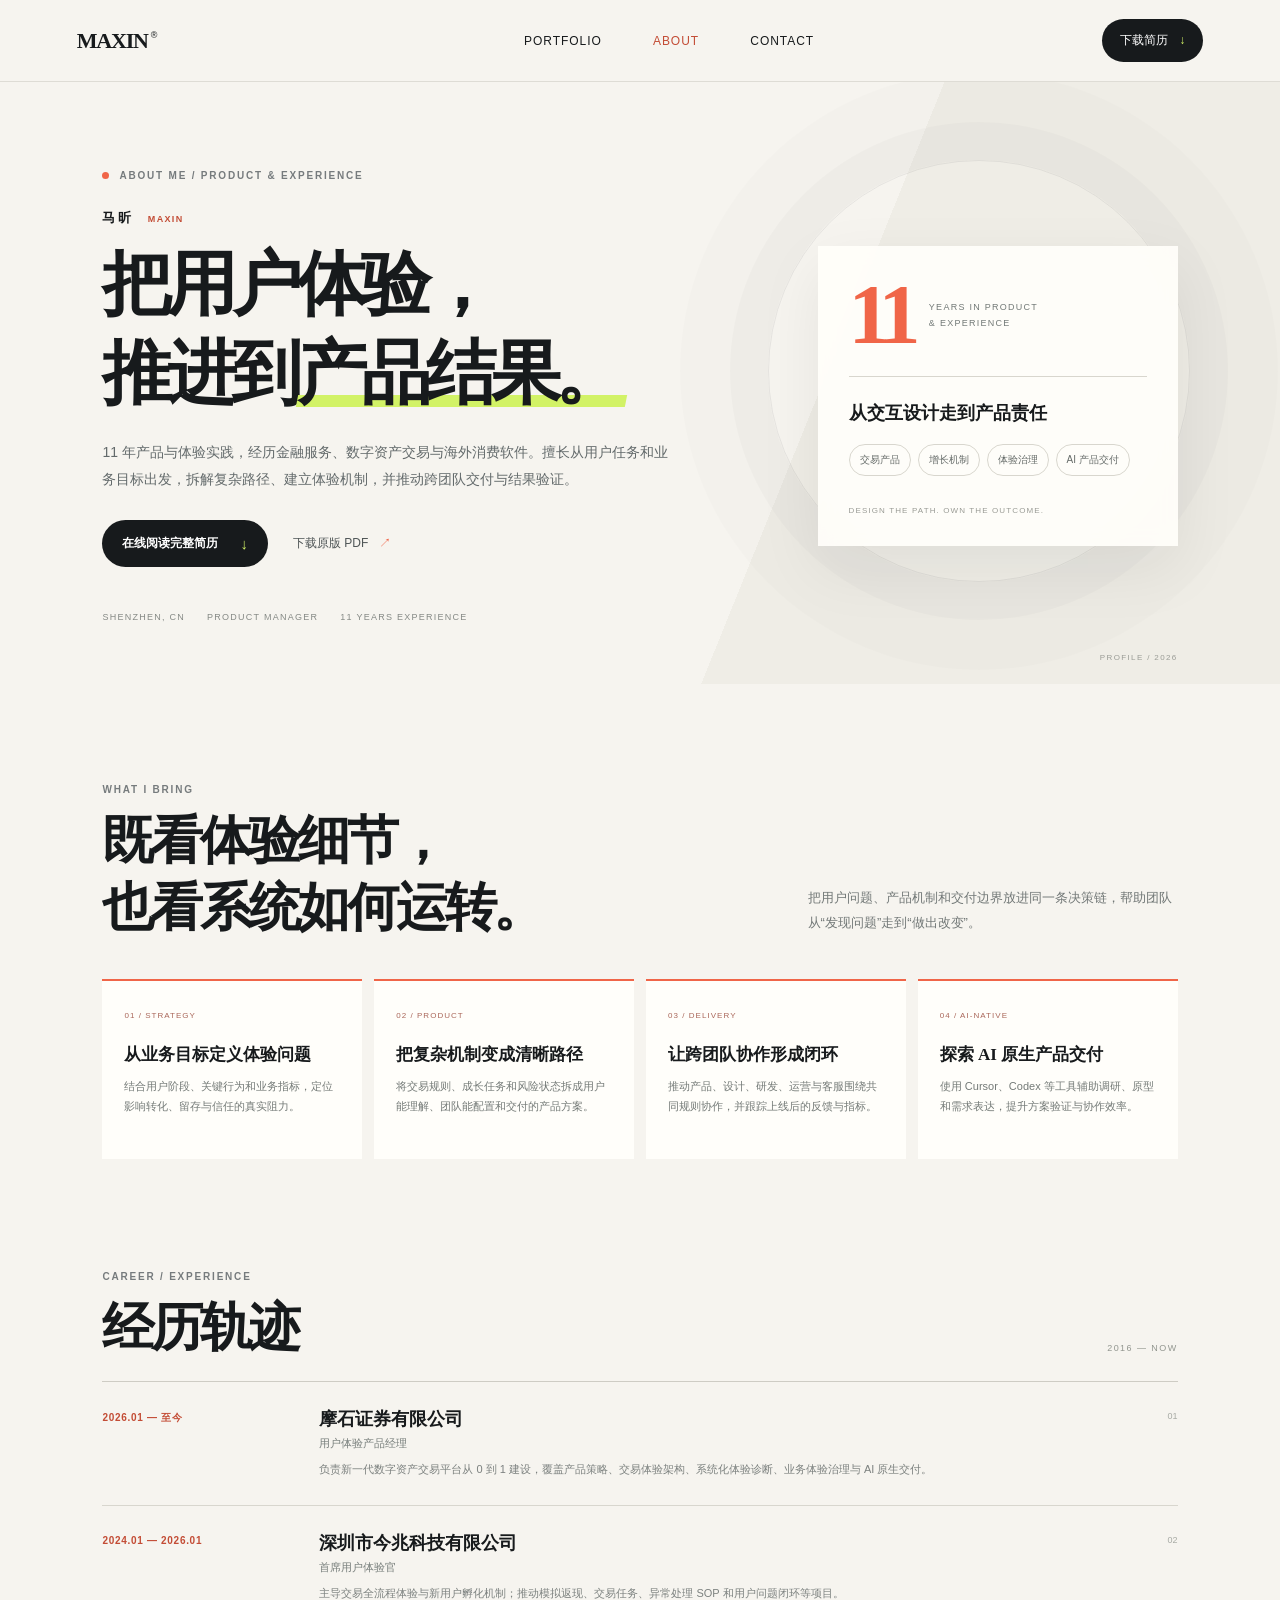
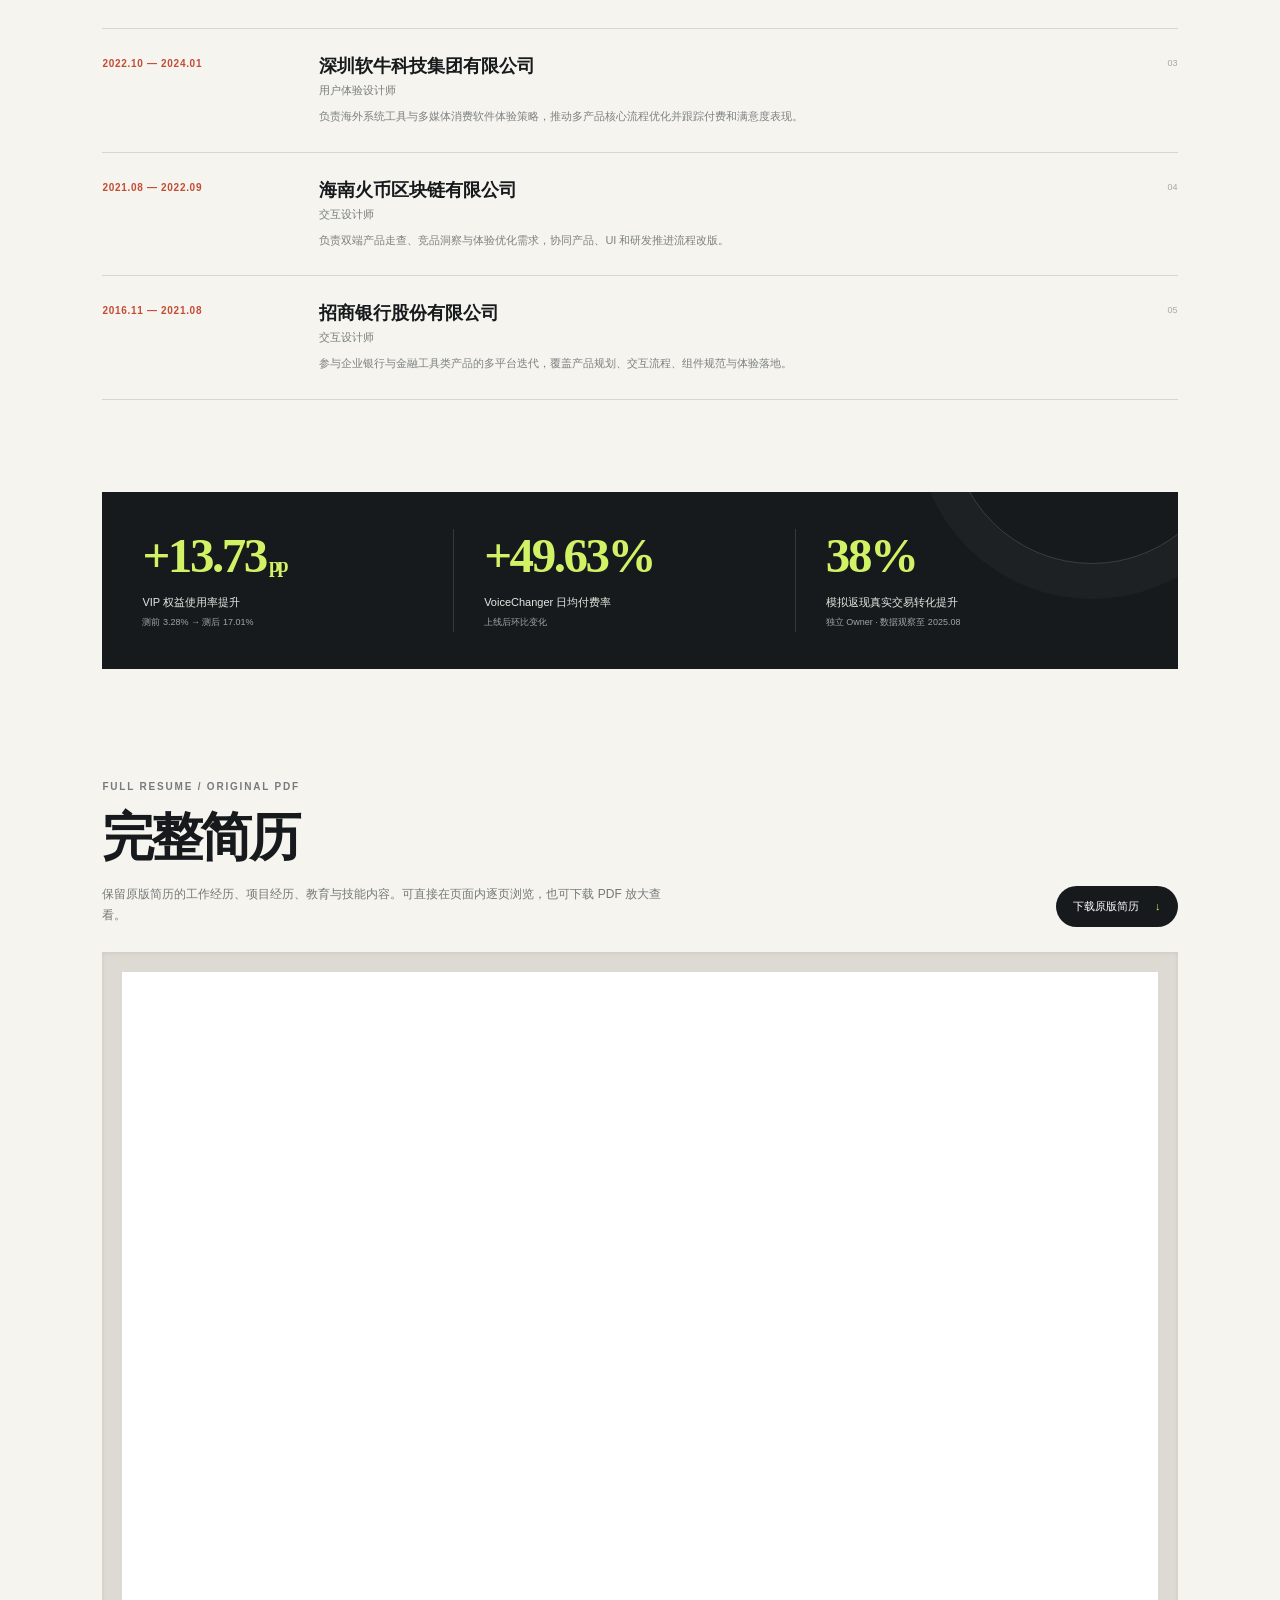
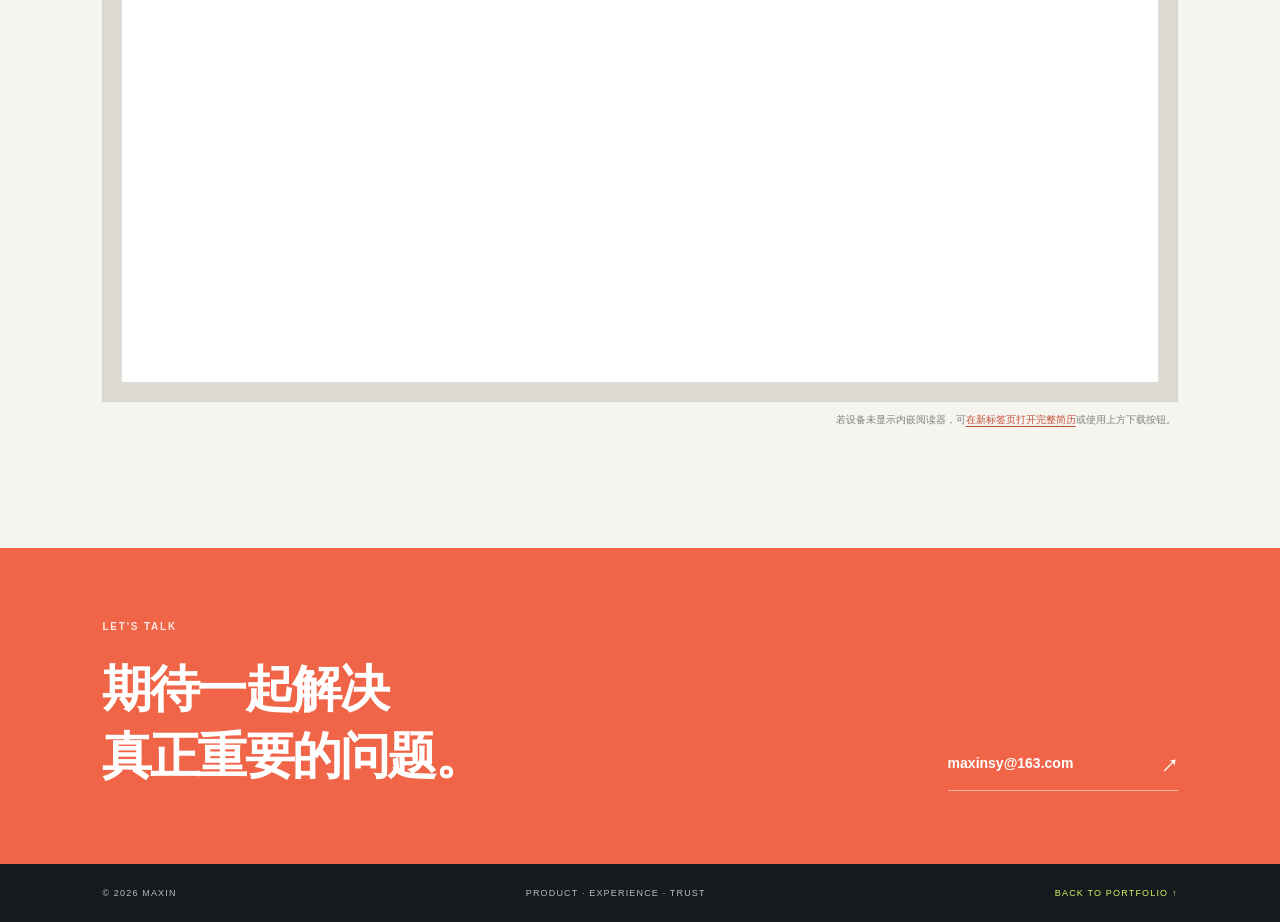
==== about.html @ 4f339bf0 "Publish UX product portfolio" ====
<!doctype html>
<html lang="zh-CN">
<head>
  <meta charset="utf-8">
  <meta name="viewport" content="width=device-width, initial-scale=1">
  <meta name="theme-color" content="#f6f4ef">
  <meta name="description" content="马昕的完整职业履历、产品经历与项目简历。11年产品与体验实践，专注数字资产交易、用户增长和复杂业务体验。">
  <title>About Me / 马昕 — Product & Experience</title>
  <link rel="stylesheet" href="styles.css">
  <link rel="stylesheet" href="about.css">
</head>
<body class="about-page">
  <header class="site-header about-header">
    <a class="wordmark" href="index.html" aria-label="Maxin 首页">MAXIN<span>®</span></a>
    <nav aria-label="主导航">
      <a href="index.html#work">Portfolio</a><a href="about.html" aria-current="page">About</a><a href="index.html#contact">Contact</a>
    </nav>
    <a class="header-cta" href="assets/resume-original.pdf" download>下载简历 <span>↓</span></a>
  </header>

  <main>
    <section class="about-hero">
      <div class="about-hero-copy">
        <p class="eyebrow"><i></i> ABOUT ME / PRODUCT & EXPERIENCE</p>
        <p class="about-hero-kicker">马昕 <span>MAXIN</span></p>
        <h1>把用户体验，<br>推进到<strong>产品结果。</strong></h1>
        <p class="about-lede">11 年产品与体验实践，经历金融服务、数字资产交易与海外消费软件。擅长从用户任务和业务目标出发，拆解复杂路径、建立体验机制，并推动跨团队交付与结果验证。</p>
        <div class="about-hero-actions"><a class="button button-dark" href="#resume">在线阅读完整简历 <b>↓</b></a><a class="text-link" href="assets/resume-original.pdf" download>下载原版 PDF <span>↗</span></a></div>
        <div class="about-hero-meta"><span>SHENZHEN, CN</span><span>PRODUCT MANAGER</span><span>11 YEARS EXPERIENCE</span></div>
      </div>
      <aside class="about-hero-aside" aria-label="职业概览">
        <div class="about-years"><strong>11</strong><span>YEARS IN PRODUCT<br>& EXPERIENCE</span></div>
        <div class="about-aside-rule"></div>
        <p>从交互设计走到产品责任</p>
        <div class="about-tags"><span>交易产品</span><span>增长机制</span><span>体验治理</span><span>AI 产品交付</span></div>
        <small>DESIGN THE PATH. OWN THE OUTCOME.</small>
      </aside>
      <span class="about-hero-index">PROFILE / 2026</span>
    </section>

    <section class="about-content">
      <div class="about-section-heading">
        <div><p class="eyebrow">WHAT I BRING</p><h2>既看体验细节，<br>也看系统如何运转。</h2></div>
        <p>把用户问题、产品机制和交付边界放进同一条决策链，帮助团队从“发现问题”走到“做出改变”。</p>
      </div>

      <div class="about-strength-grid">
        <article><span>01 / STRATEGY</span><h3>从业务目标定义体验问题</h3><p>结合用户阶段、关键行为和业务指标，定位影响转化、留存与信任的真实阻力。</p></article>
        <article><span>02 / PRODUCT</span><h3>把复杂机制变成清晰路径</h3><p>将交易规则、成长任务和风险状态拆成用户能理解、团队能配置和交付的产品方案。</p></article>
        <article><span>03 / DELIVERY</span><h3>让跨团队协作形成闭环</h3><p>推动产品、设计、研发、运营与客服围绕共同规则协作，并跟踪上线后的反馈与指标。</p></article>
        <article><span>04 / AI-NATIVE</span><h3>探索 AI 原生产品交付</h3><p>使用 Cursor、Codex 等工具辅助调研、原型和需求表达，提升方案验证与协作效率。</p></article>
      </div>

      <section class="career-section" aria-labelledby="career-title">
        <div class="career-heading"><div><p class="eyebrow">CAREER / EXPERIENCE</p><h2 id="career-title">经历轨迹</h2></div><span>2016 — NOW</span></div>
        <div class="career-timeline">
          <article><time>2026.01 — 至今</time><div><h3>摩石证券有限公司</h3><p>用户体验产品经理</p><small>负责新一代数字资产交易平台从 0 到 1 建设，覆盖产品策略、交易体验架构、系统化体验诊断、业务体验治理与 AI 原生交付。</small></div><b>01</b></article>
          <article><time>2024.01 — 2026.01</time><div><h3>深圳市今兆科技有限公司</h3><p>首席用户体验官</p><small>主导交易全流程体验与新用户孵化机制；推动模拟返现、交易任务、异常处理 SOP 和用户问题闭环等项目。</small></div><b>02</b></article>
          <article><time>2022.10 — 2024.01</time><div><h3>深圳软牛科技集团有限公司</h3><p>用户体验设计师</p><small>负责海外系统工具与多媒体消费软件体验策略，推动多产品核心流程优化并跟踪付费和满意度表现。</small></div><b>03</b></article>
          <article><time>2021.08 — 2022.09</time><div><h3>海南火币区块链有限公司</h3><p>交互设计师</p><small>负责双端产品走查、竞品洞察与体验优化需求，协同产品、UI 和研发推进流程改版。</small></div><b>04</b></article>
          <article><time>2016.11 — 2021.08</time><div><h3>招商银行股份有限公司</h3><p>交互设计师</p><small>参与企业银行与金融工具类产品的多平台迭代，覆盖产品规划、交互流程、组件规范与体验落地。</small></div><b>05</b></article>
        </div>
      </section>

      <section class="about-proof-section" aria-label="简历核心成果">
        <div><span>+13.73<span class="unit">pp</span></span><p>VIP 权益使用率提升<br><small>测前 3.28% → 测后 17.01%</small></p></div>
        <div><span>+49.63%</span><p>VoiceChanger 日均付费率<br><small>上线后环比变化</small></p></div>
        <div><span>38%</span><p>模拟返现真实交易转化提升<br><small>独立 Owner · 数据观察至 2025.08</small></p></div>
      </section>

      <section class="resume-viewer-section" id="resume" aria-labelledby="resume-title">
        <div class="resume-viewer-heading"><div><p class="eyebrow">FULL RESUME / ORIGINAL PDF</p><h2 id="resume-title">完整简历</h2><p>保留原版简历的工作经历、项目经历、教育与技能内容。可直接在页面内逐页浏览，也可下载 PDF 放大查看。</p></div><a class="resume-download" href="assets/resume-original.pdf" download>下载原版简历 <span>↓</span></a></div>
        <div class="resume-frame-wrap"><iframe class="resume-frame" src="assets/resume-original.pdf#view=FitH" title="马昕完整原版简历 PDF" loading="lazy"></iframe></div>
        <p class="resume-fallback">若设备未显示内嵌阅读器，可<a href="assets/resume-original.pdf" target="_blank" rel="noopener">在新标签页打开完整简历</a>或使用上方下载按钮。</p>
      </section>
    </section>

    <section class="about-contact"><div><p class="eyebrow">LET'S TALK</p><h2>期待一起解决<br>真正重要的问题。</h2></div><a href="mailto:maxinsy@163.com">maxinsy@163.com <span>↗</span></a></section>
  </main>
  <footer class="site-footer"><span>© 2026 MAXIN</span><span>PRODUCT · EXPERIENCE · TRUST</span><a href="index.html#work">BACK TO PORTFOLIO ↑</a></footer>
</body>
</html>
---- styles.css ----
@charset "UTF-8";
:root{--paper:#f6f4ef;--white:#fffefa;--ink:#171a1c;--muted:#767b7d;--line:#d9d8d2;--orange:#f06548;--orange-dark:#c34c35;--blue:#2f68eb;--navy:#0e1720;--cyan:#64e0da;--lime:#d2f266;--serif:"Noto Serif SC","Songti SC","STSong",Georgia,serif;--sans:Inter,"Aptos","Microsoft YaHei","PingFang SC",sans-serif}
*{box-sizing:border-box}html{scroll-behavior:smooth;scroll-padding-top:90px}body{margin:0;background:var(--paper);color:var(--ink);font-family:var(--sans);-webkit-font-smoothing:antialiased}a{color:inherit;text-decoration:none}button{font:inherit;color:inherit}::selection{background:var(--lime);color:var(--ink)}
.site-header{height:82px;padding:0 clamp(24px,6vw,88px);display:flex;align-items:center;justify-content:space-between;position:absolute;z-index:10;top:0;left:0;right:0;color:var(--ink)}.wordmark{font:700 22px/1 var(--serif);letter-spacing:-1.2px}.wordmark span{font:500 9px var(--sans);vertical-align:top;margin-left:3px}.site-header nav{display:flex;gap:clamp(24px,4vw,55px);margin-left:80px}.site-header nav a{font-size:12px;letter-spacing:.08em;text-transform:uppercase;position:relative}.site-header nav a:after{content:"";position:absolute;bottom:-7px;left:0;width:0;height:1px;background:var(--orange);transition:width .25s}.site-header nav a:hover:after{width:100%}.header-cta{font-size:12px;background:var(--ink);color:#fff;padding:13px 18px;border-radius:99px}.header-cta span{color:var(--lime);margin-left:8px}
.hero{min-height:720px;height:min(850px,100svh);padding:140px clamp(24px,8vw,124px) 70px;display:grid;grid-template-columns:minmax(430px,.92fr) minmax(480px,1.08fr);align-items:center;position:relative;overflow:hidden;background:linear-gradient(112deg,#f6f4ef 0%,#f6f4ef 56%,#efede6 56%,#efede6 100%)}.hero-copy{position:relative;z-index:2;max-width:650px}.eyebrow{font-size:10px;letter-spacing:.18em;font-weight:700;color:var(--muted);text-transform:uppercase;margin:0 0 24px;display:flex;align-items:center;gap:10px}.eyebrow i{width:7px;height:7px;background:var(--orange);border-radius:50%;display:block}.hero h1{font-size:clamp(43px,5.2vw,70px);line-height:1.24;letter-spacing:-.075em;margin:0 0 26px;font-weight:750;font-family:var(--serif)}.hero h1 span{position:relative;white-space:nowrap}.hero h1 span:after{content:"";position:absolute;left:0;right:-3px;bottom:3px;height:12px;background:var(--lime);z-index:-1;transform:skewX(-13deg)}.hero-summary{font-size:15px;line-height:1.95;color:#646a6d;max-width:480px;margin:0}.hero-actions{display:flex;align-items:center;gap:25px;margin-top:33px}.button{display:inline-flex;align-items:center;gap:22px;padding:15px 20px;border-radius:30px;font-size:12px;font-weight:650;transition:transform .2s,background .2s}.button:hover{transform:translateY(-3px)}.button-dark{background:var(--ink);color:white}.button-dark b{color:var(--lime);font-size:15px}.text-link{font-size:12px;color:#4f5556}.text-link span{color:var(--orange);margin-left:7px}.hero-meta{display:flex;gap:24px;margin-top:70px;font-size:9px;letter-spacing:.13em;color:#909493}.hero-art{height:535px;position:relative;max-width:660px;width:100%;justify-self:end}.hero-art:before{content:"";position:absolute;inset:40px 17px 26px 50px;background:radial-gradient(circle at 70% 35%,#e8e6dd 0,#e8e6dd 33%,transparent 34%),linear-gradient(145deg,transparent 0 43%,rgba(255,255,255,.56) 43% 44%,transparent 44%);border-radius:47% 53% 36% 64%/47% 31% 69% 53%}.art-orbit{position:absolute;border:1px solid rgba(23,26,28,.11);border-radius:50%;transform:rotate(-25deg)}.orbit-one{width:610px;height:330px;top:125px;left:0}.orbit-two{width:520px;height:260px;top:161px;left:45px;transform:rotate(34deg)}.screen{position:absolute;border:7px solid #202326;background:#202326;border-radius:22px;padding:0;overflow:hidden;box-shadow:0 24px 50px rgba(17,25,29,.18);cursor:zoom-in;transition:transform .32s,box-shadow .32s}.screen img{width:100%;height:100%;display:block;object-fit:cover;object-position:top}.screen-market{left:82px;top:42px;width:260px;height:435px;transform:rotate(-5deg)}.screen-asset{right:26px;top:115px;width:245px;height:400px;transform:rotate(5deg);border-color:#111820}.screen:hover{z-index:3;transform:translateY(-8px) rotate(0);box-shadow:0 34px 60px rgba(17,25,29,.26)}.art-label{position:absolute;z-index:4;background:var(--white);box-shadow:0 8px 25px #1a202012;padding:12px 15px;display:flex;flex-direction:column;gap:6px}.label-top{top:22px;right:35px}.art-label span,.visual-index{font-size:8px;letter-spacing:.14em;color:var(--orange-dark);font-weight:750}.art-label b{font-size:12px}.art-caption{position:absolute;bottom:5px;left:75px;font-size:8px;letter-spacing:.14em;color:#767b7d}.pulse{display:inline-block;width:6px;height:6px;background:var(--blue);border-radius:50%;margin-right:8px}.hero-bottom-note{position:absolute;bottom:27px;left:clamp(24px,8vw,124px);font-size:10px;color:#a1a19b;letter-spacing:.06em}
.intro-band{padding:24px clamp(24px,8vw,124px);display:flex;align-items:center;justify-content:space-between;background:var(--ink);color:#f6f4ef}.intro-band p:first-child{font:italic 16px var(--serif);letter-spacing:.02em}.intro-band span{color:var(--lime);padding:0 10px}.intro-band p:last-child{font-size:12px;color:#c4c8c8;letter-spacing:.03em}
.section-wrap{padding-left:clamp(24px,8vw,124px);padding-right:clamp(24px,8vw,124px)}.work{padding-top:112px;padding-bottom:130px}.section-heading{display:flex;align-items:end;justify-content:space-between;margin-bottom:43px}.section-heading .eyebrow{margin-bottom:12px}.section-heading h2{font:700 clamp(36px,4vw,53px)/1.1 var(--serif);letter-spacing:-.05em;margin:0}.heading-dot{color:var(--orange)}.section-lede{font-size:13px;line-height:1.9;color:var(--muted);margin:0 2px 4px 30px}.filters{display:flex;gap:8px;padding-bottom:20px;border-bottom:1px solid var(--line);margin-bottom:30px}.filter{border:1px solid transparent;border-radius:99px;background:transparent;padding:10px 14px;font-size:11px;color:#747a7b;cursor:pointer;transition:.2s}.filter span{font-size:9px;margin-left:8px;color:#adb0ad}.filter:hover,.filter.active{color:var(--ink);border-color:var(--ink);background:var(--paper)}.filter.active span{color:var(--orange)}.project-grid{display:grid;grid-template-columns:1.14fr .86fr;column-gap:28px;row-gap:52px;align-items:start}.project-card{text-align:left;border:0;padding:0;background:transparent;cursor:pointer;min-width:0}.project-card:nth-child(2){margin-top:105px}.project-card:nth-child(3){margin-top:-68px}.project-card:nth-child(4){margin-top:35px}.project-card.card-wide{grid-column:1/-1;display:grid;grid-template-columns:1.08fr .92fr;align-items:center;gap:35px;margin-top:4px}.project-visual{height:370px;overflow:hidden;position:relative;transition:transform .35s cubic-bezier(.2,.7,.2,1),box-shadow .35s}.project-card:hover .project-visual{transform:translateY(-7px);box-shadow:0 18px 38px rgba(25,30,31,.12)}.project-info{display:flex;align-items:center;justify-content:space-between;padding-top:18px;gap:18px}.project-type{font-size:9px;letter-spacing:.15em;color:#8b8e8c;font-weight:700;margin:0 0 11px}.project-info h3{font:650 clamp(21px,2.25vw,30px)/1.4 var(--serif);letter-spacing:-.035em;margin:0}.project-desc{color:var(--muted);font-size:11px;line-height:1.7;margin:8px 0 0}.circle-arrow{width:40px;height:40px;border:1px solid #cac9c1;border-radius:50%;display:grid;place-items:center;font-size:16px;flex:none;transition:.25s}.project-card:hover .circle-arrow{background:var(--orange);border-color:var(--orange);color:white;transform:rotate(45deg)}.visual-cashback{background:#101723;display:grid;place-items:center}.mini-window{width:71%;height:76%;background:#101d2b;border:1px solid #314455;position:relative;box-shadow:0 22px 40px #03070a77}.window-top{height:31px;border-bottom:1px solid #2e4051;display:flex;gap:5px;align-items:center;padding:0 12px;color:#93a7b8}.window-top i{display:block;width:6px;height:6px;border-radius:50%;background:#ed7057}.window-top i:nth-child(2){background:#e2be62}.window-top i:nth-child(3){background:#62d2c5}.window-top span{font:8px var(--sans);letter-spacing:.12em;margin-left:10px}.window-content{padding:28px 28px;color:#edf2f2;display:flex;flex-direction:column}.window-content b{font:700 31px var(--serif)}.window-content>span{font:10px var(--sans);letter-spacing:.22em;color:#65ded7;margin-top:6px}.window-path{display:flex;gap:9px;align-items:center;margin-top:34px;color:#c9f45a}.window-path i{font-style:normal;border:1px solid #304453;border-radius:3px;padding:10px 13px;font-size:10px}.window-path b{font:14px var(--sans);color:#65ded7}.window-content small{font:8px var(--sans);letter-spacing:.15em;color:#8da0ad;margin-top:30px}.visual-cashback .visual-index,.visual-service .visual-index,.visual-interface .visual-index,.visual-growth .visual-index,.visual-legacy .visual-index{position:absolute;bottom:17px;left:19px;color:#9eabb3}.visual-service{background:var(--orange);padding:39px 38px;color:#fff}.service-quote{font:700 31px/1.5 var(--serif);letter-spacing:-.03em}.service-quote em{font-style:normal;color:#202427}.service-lines{display:flex;align-items:center;gap:10px;position:absolute;left:39px;right:39px;bottom:77px;font-size:10px;letter-spacing:.05em}.service-lines i{height:1px;flex:1;background:#ffffff77}.visual-interface{background:#e7e6df;display:grid;place-items:center}.interface-stack{display:flex;gap:13px;align-items:center;justify-content:center;height:82%;width:90%}.interface-stack img{height:100%;max-width:31%;object-fit:cover;object-position:top;border:5px solid #171b1e;border-radius:13px;box-shadow:0 14px 20px #1b202322;transition:transform .25s}.project-card:hover .interface-stack img:nth-child(1){transform:translateY(7px) rotate(-3deg)}.project-card:hover .interface-stack img:nth-child(2){transform:translateY(-5px)}.project-card:hover .interface-stack img:nth-child(3){transform:translateY(7px) rotate(3deg)}.visual-interface .visual-index{color:#687178}.visual-growth{background:#e7e7e0;padding:42px 40px}.growth-kicker{font-size:9px;color:#717877;letter-spacing:.16em}.growth-numbers{display:flex;align-items:center;gap:18px;margin-top:46px}.growth-numbers b{font:700 clamp(34px,5vw,63px)/1 var(--serif);letter-spacing:-.06em}.growth-numbers b:last-child{color:var(--blue)}.growth-numbers b span{font-size:.48em}.growth-numbers>i{font-style:normal;color:var(--orange);font-size:25px}.growth-baseline{height:55px;display:flex;align-items:end;gap:7px;margin-top:18px}.growth-baseline i{display:block;width:8%;background:#bcc4be;height:22%;border-radius:2px 2px 0 0}.growth-baseline i:nth-child(2){height:39%}.growth-baseline i:nth-child(3){height:31%}.growth-baseline i:nth-child(4){height:63%;background:#8bb5eb}.growth-baseline i:nth-child(5){height:86%;background:var(--blue)}.visual-legacy{display:flex;align-items:center;justify-content:center;gap:4vw;background:#121b21;color:#f4f4ef}.legacy-stat{display:flex;flex-direction:column;gap:10px}.legacy-stat b{font:700 clamp(30px,4vw,52px)/1 var(--serif);color:var(--lime);letter-spacing:-.06em}.legacy-stat:nth-of-type(2) b{color:#61d8dc}.legacy-stat span{font-size:9px;color:#a9b4b4;letter-spacing:.12em}.legacy-divider{width:1px;height:94px;background:#48545a}.visual-legacy .visual-index{left:20px}
.about{display:grid;grid-template-columns:.96fr 1.04fr;gap:10%;background:#e8e6de;padding-top:107px;padding-bottom:120px}.about-head .eyebrow{color:#777e7b}.about-head h2{font:700 clamp(39px,4.5vw,61px)/1.31 var(--serif);letter-spacing:-.06em;margin:0 0 26px}.about-head>p:last-child{color:#687071;font-size:14px;line-height:1.9}.about-side{padding-top:9px}.years{display:flex;align-items:center;gap:17px}.years strong{font:700 87px/.9 var(--serif);letter-spacing:-.09em;color:var(--orange)}.years span{font-size:9px;line-height:1.7;letter-spacing:.15em;color:#737979}.about-rule{height:1px;background:#c9c9c1;margin:26px 0 25px}.timeline{display:grid;grid-template-columns:1fr 1fr;gap:26px 25px}.timeline div{display:flex;flex-direction:column;gap:6px}.timeline span{font-size:9px;letter-spacing:.1em;color:var(--orange-dark);font-weight:700}.timeline b{font-size:13px}.timeline small{color:#828684;font-size:10px}
.contact{background:var(--orange);color:#fff;padding:83px clamp(24px,8vw,124px);display:flex;align-items:end;justify-content:space-between;gap:32px}.contact .eyebrow{color:#ffe7df}.contact .eyebrow i{background:#fff}.contact h2{font:700 clamp(33px,4vw,50px)/1.36 var(--serif);letter-spacing:-.05em;margin:0}.contact-links{min-width:230px}.contact-links a{font-size:15px;font-weight:650;border-bottom:1px solid #ffffff88;padding-bottom:14px;display:flex;justify-content:space-between}.contact-links a span{font-size:18px}.contact-links p{font-size:12px;margin:18px 0 36px;color:#ffe8e0}.contact-links small{font-size:9px;letter-spacing:.15em;color:#ffe8e0}.site-footer{display:flex;align-items:center;justify-content:space-between;background:var(--ink);color:#b8bdbc;padding:24px clamp(24px,8vw,124px);font-size:9px;letter-spacing:.13em}.site-footer a{color:var(--lime)}
.case-dialog{padding:0;border:0;border-radius:0;width:min(100%,1080px);max-width:none;height:min(94vh,980px);max-height:94vh;background:var(--paper);color:var(--ink);box-shadow:0 25px 100px #0b141c55;overflow:hidden}.case-dialog::backdrop{background:rgba(6,12,17,.76);backdrop-filter:blur(7px)}.dialog-close,.lightbox-close{position:sticky;z-index:20;top:16px;float:right;margin:15px 18px -52px 0;border:0;width:38px;height:38px;border-radius:50%;background:var(--ink);color:white;font-size:25px;cursor:pointer}.case-content{height:100%;overflow:auto;scroll-behavior:smooth}.case-hero{min-height:380px;padding:68px 8% 52px;background:var(--ink);color:white;position:relative;overflow:hidden}.case-hero:after{content:"";position:absolute;width:440px;height:440px;border:1px solid #ffffff22;border-radius:50%;right:-80px;top:-170px;box-shadow:0 0 0 42px #ffffff08,0 0 0 100px #ffffff05}.case-hero .eyebrow{color:var(--cyan);position:relative;z-index:1}.case-hero h2{font:700 clamp(34px,5vw,58px)/1.3 var(--serif);letter-spacing:-.05em;max-width:780px;margin:16px 0 15px;position:relative;z-index:1}.case-hero p{font-size:14px;color:#b9c1c5;line-height:1.9;max-width:660px;position:relative;z-index:1}.case-meta{display:flex;gap:34px;margin-top:32px;position:relative;z-index:1}.case-meta div{display:flex;flex-direction:column;gap:6px}.case-meta span{font-size:9px;letter-spacing:.14em;color:#87a0aa}.case-meta b{font-size:12px;font-weight:600}.case-body{padding:55px 8% 84px}.case-section{margin:0 0 58px}.case-section .eyebrow{color:var(--orange-dark);margin-bottom:13px}.case-section h3{font:650 26px/1.45 var(--serif);letter-spacing:-.03em;margin:0 0 17px}.case-section p,.case-section li{font-size:14px;line-height:1.95;color:#5f6668}.case-section ul{padding-left:20px}.case-two-col{display:grid;grid-template-columns:1fr 1fr;gap:35px}.case-stat-row{display:grid;grid-template-columns:repeat(3,1fr);gap:12px;margin:30px 0 15px}.case-stat{background:#e9e7de;padding:21px 20px;min-height:115px}.case-stat b{display:block;font:700 32px var(--serif);letter-spacing:-.06em;color:var(--orange-dark)}.case-stat span{display:block;margin-top:9px;font-size:10px;color:#636a6c}.case-funnel{display:grid;grid-template-columns:repeat(6,1fr);gap:5px;margin:25px 0}.case-funnel div{background:#e6e9e5;padding:15px 10px;position:relative}.case-funnel div:nth-child(2){background:#d6e4e0}.case-funnel div:nth-child(3){background:#bed7d3}.case-funnel div:nth-child(4){background:#a8ceca}.case-funnel div:nth-child(5){background:#8dc1bc}.case-funnel div:nth-child(6){background:#65aaa6;color:white}.case-funnel b{display:block;font:700 21px var(--serif)}.case-funnel span{display:block;font-size:9px;margin-top:5px;line-height:1.5}.evidence-grid{display:grid;grid-template-columns:repeat(2,minmax(0,1fr));gap:14px;margin-top:23px}.evidence{min-width:0;background:#11181d;min-height:250px;padding:16px;border:0;cursor:zoom-in;display:grid;place-items:center}.evidence img{display:block;max-width:100%;max-height:470px;object-fit:contain;transition:transform .25s}.evidence:hover img{transform:scale(1.025)}.evidence figcaption{font-size:9px;letter-spacing:.09em;color:#a5b0b0;grid-column:1/-1;margin-top:8px}.case-note{padding:15px 18px;border-left:3px solid var(--orange);background:#eeece5;color:#707676;font-size:11px;line-height:1.8}.case-end{border-top:1px solid #d3d0c8;padding-top:22px;display:flex;justify-content:space-between;color:#929692;font-size:10px;letter-spacing:.09em}
.lightbox{border:0;padding:0;background:rgba(5,10,14,.96);max-width:96vw;max-height:96vh;width:96vw;height:96vh;overflow:hidden}.lightbox::backdrop{background:rgba(0,0,0,.85)}.lightbox img{width:100%;height:100%;object-fit:contain;padding:30px 25px 55px}.lightbox p{position:absolute;bottom:13px;left:0;right:0;text-align:center;color:#a6b2b5;font-size:10px;letter-spacing:.06em}.lightbox-close{position:absolute;right:3px;top:3px;float:none;margin:0;background:#f0ede5;color:#131b20}.reveal{opacity:0;transform:translateY(20px);transition:opacity .65s,transform .65s}.reveal.visible{opacity:1;transform:translateY(0)}.project-card[hidden]{display:none}
@media(max-width:900px){.hero{grid-template-columns:1fr 1fr;padding-left:6vw;padding-right:6vw;min-height:680px}.hero h1{font-size:clamp(41px,6.5vw,60px)}.hero-art{height:460px;transform:scale(.86);transform-origin:center right}.screen-market{left:38px}.screen-asset{right:0}.project-grid{grid-template-columns:1fr 1fr;column-gap:20px}.project-visual{height:310px}.project-card:nth-child(2){margin-top:70px}.project-card:nth-child(3){margin-top:-35px}.case-dialog{width:100vw;height:100vh;max-height:100vh}.about{gap:5%}}
@media(max-width:640px){html{scroll-padding-top:70px}.site-header{height:68px;padding:0 20px}.site-header nav{gap:19px;margin-left:auto;margin-right:16px}.site-header nav a{font-size:10px}.header-cta{display:none}.hero{height:auto;min-height:0;padding:118px 23px 54px;display:flex;flex-direction:column;align-items:stretch;background:linear-gradient(160deg,#f6f4ef 0 58%,#efede6 58%)}.hero h1{font-size:42px}.hero-summary{font-size:13px;max-width:370px}.hero-actions{gap:16px}.text-link{font-size:10px}.hero-meta{margin-top:34px;gap:14px;font-size:8px}.hero-art{height:430px;transform:none;width:100%;margin-top:18px}.orbit-one{width:100%;left:0;height:250px;top:80px}.orbit-two{width:92%;left:4%;height:225px;top:96px}.screen-market{width:194px;height:335px;left:8%;top:30px;border-width:5px}.screen-asset{width:179px;height:298px;right:5%;top:92px;border-width:5px}.label-top{right:1%;top:6px}.art-caption{left:12px;bottom:4px;font-size:7px}.hero-bottom-note{display:none}.intro-band{padding:20px 23px;display:block}.intro-band p:first-child{font-size:14px;margin:0 0 8px}.intro-band p:last-child{font-size:10px;margin:0}.work{padding-top:72px;padding-bottom:80px}.section-heading{display:block;margin-bottom:29px}.section-heading h2{font-size:39px}.section-lede{margin:16px 0 0;font-size:11px}.filters{gap:2px;overflow:auto;white-space:nowrap}.filter{padding:9px 10px;font-size:10px}.filter span{margin-left:3px}.project-grid{grid-template-columns:1fr;row-gap:36px}.project-card:nth-child(2),.project-card:nth-child(3),.project-card:nth-child(4){margin-top:0}.project-card.card-wide{grid-column:auto;display:block;margin-top:0}.project-visual{height:300px}.card-wide .project-visual{height:250px}.project-info h3{font-size:23px}.project-desc{font-size:10px}.circle-arrow{width:35px;height:35px}.visual-service{padding:30px}.service-quote{font-size:27px}.growth-numbers{gap:12px;margin-top:42px}.growth-numbers b{font-size:49px}.about{display:block;padding-top:72px;padding-bottom:78px}.about-head h2{font-size:43px}.about-head>p:last-child{font-size:12px}.about-side{margin-top:45px}.timeline{gap:23px 16px}.years strong{font-size:74px}.contact{display:block;padding-top:64px;padding-bottom:58px}.contact h2{font-size:35px}.contact-links{margin-top:37px}.contact-links p{margin-bottom:22px}.site-footer{padding:22px;font-size:8px}.site-footer span:nth-child(2){display:none}.case-hero{padding:72px 25px 38px;min-height:350px}.case-hero h2{font-size:36px}.case-hero p{font-size:12px}.case-meta{gap:17px;flex-wrap:wrap}.case-meta b{font-size:10px}.case-body{padding:38px 24px 60px}.case-section h3{font-size:22px}.case-section p,.case-section li{font-size:12px}.case-two-col{grid-template-columns:1fr;gap:18px}.case-stat-row{gap:6px}.case-stat{padding:14px 11px;min-height:96px}.case-stat b{font-size:25px}.case-stat span{font-size:9px}.case-funnel{grid-template-columns:repeat(2,1fr)}.case-funnel div:last-child{grid-column:1/-1}.evidence-grid{grid-template-columns:1fr}.evidence{min-height:180px}.evidence img{max-height:380px}.dialog-close{position:fixed;top:9px;right:9px;margin:0}.lightbox{width:100vw;height:100vh;max-width:100vw;max-height:100vh}}
@media(prefers-reduced-motion:reduce){*,*:before,*:after{scroll-behavior:auto!important;transition:none!important}.reveal{opacity:1;transform:none}}

/* Deeper case-study components */
.case-callout{margin:28px 0;padding:28px 32px;background:#111a20;color:#f8f6ef;display:flex;flex-direction:column;gap:10px;border-left:3px solid var(--lime)}.case-callout span,.mini-label,.logic-grid article>span{font-size:9px;letter-spacing:.15em;text-transform:uppercase;color:#a8c4c2;font-weight:750}.case-callout b{font:600 20px/1.65 var(--serif);max-width:760px}.journey{display:grid;grid-template-columns:repeat(6,minmax(0,1fr));gap:8px;margin:28px 0}.journey>div{padding:17px 14px;background:#e8e7df;min-height:131px;position:relative;border-top:2px solid #c9ccc5}.journey>div:not(:last-child):after{content:"";position:absolute;top:34px;right:-8px;width:8px;border-top:1px solid var(--orange);z-index:1}.journey i{font:700 10px var(--sans);color:var(--orange-dark);font-style:normal;letter-spacing:.09em}.journey b{display:block;margin:13px 0 6px;font-size:13px}.journey small{display:block;color:#747a78;font-size:10px;line-height:1.6}.logic-grid{display:grid;grid-template-columns:repeat(3,1fr);gap:12px;margin:24px 0}.logic-grid article{background:#101a22;color:#f3f4ee;padding:23px 21px;min-height:185px}.logic-grid article>span{color:var(--cyan)}.logic-grid h4,.case-two-col h4{font:650 16px/1.5 var(--serif);margin:14px 0 8px}.logic-grid p{font-size:11px;line-height:1.8;color:#b8c1c2;margin:0}.owner-list{border-top:1px solid var(--line)}.owner-list>div{display:grid;grid-template-columns:150px 1fr;gap:20px;padding:16px 10px;border-bottom:1px solid var(--line)}.owner-list b{font-size:12px}.owner-list p{margin:0}.case-two-col article{padding:20px;background:#e9e8e0}.case-two-col article h4{margin-top:12px}.case-two-col article p{margin-bottom:0}.loop-card{background:#111a20;color:#f4f2eb;padding:25px;display:flex;align-items:center;justify-content:space-between;gap:10px}.loop-card>div{display:flex;flex-direction:column;gap:8px}.loop-card b{font-size:12px}.loop-card span{font-size:10px;color:#aab7b8}.loop-card>i{font-style:normal;color:var(--lime)}.architecture-map{display:grid;grid-template-columns:1fr auto 1fr auto 1.1fr auto 1fr;align-items:center;gap:12px;padding:23px 20px;background:#111a20;color:white;margin:25px 0}.architecture-map>div{display:flex;flex-direction:column;gap:8px}.architecture-map span{font-size:9px;letter-spacing:.1em;color:#93abb0}.architecture-map b{font-size:12px}.architecture-map>i{font-style:normal;color:var(--lime)}.architecture-map .map-focus{padding:16px;background:#f06548}.architecture-map .map-focus span{color:#ffe7df}.flow-board{padding:24px;background:#e9e8e0;margin:22px 0}.flow-row{display:grid;grid-template-columns:100px 1fr;align-items:center;gap:14px;padding:15px 0;border-bottom:1px solid #d2d1c8}.flow-row:last-child{border-bottom:0}.flow-row>span{font-size:9px;letter-spacing:.15em;color:var(--orange-dark);font-weight:750}.flow-row>div{display:flex;align-items:center;gap:12px;flex-wrap:wrap}.flow-row b{font-size:11px;background:#fffefa;padding:9px 12px}.flow-row i{font-style:normal;color:#a0a49f;font-size:13px}.decision-table{border:1px solid #d7d5cc;margin:22px 0}.decision-table>div{display:grid;grid-template-columns:1fr 1.2fr 1.2fr;gap:15px;padding:15px 17px;border-bottom:1px solid #d7d5cc;font-size:11px;line-height:1.65;color:#5f6668}.decision-table>div:last-child{border-bottom:0}.decision-table .decision-head{background:#111a20;color:#b5c8c7;font-size:9px;letter-spacing:.12em;text-transform:uppercase}.decision-table b{color:#242a2b}.metric-visual{padding:34px;background:#111a20;color:white;display:flex;align-items:center;justify-content:center;gap:25px;flex-wrap:wrap;margin:25px 0 18px}.metric-visual>div{display:flex;flex-direction:column;gap:9px}.metric-visual span{font-size:10px;color:#acb8b8}.metric-visual b{font:700 44px var(--serif);letter-spacing:-.06em}.metric-visual>i{font-style:normal;color:var(--lime);font-size:24px}.metric-visual .metric-after b{color:var(--lime)}.metric-visual small{flex-basis:100%;text-align:center;font-size:9px;color:#aeb8b8}.result-hero{padding:30px 32px;background:#111a20;color:white;display:flex;align-items:center;gap:28px;margin:22px 0}.result-hero b{font:700 clamp(42px,7vw,70px)/1 var(--serif);letter-spacing:-.07em;color:var(--lime)}.result-hero span{font-size:12px;line-height:1.8;color:#c6cfce}.result-blue b{color:#70d8dc}.source-grid{display:grid;grid-template-columns:1fr 1fr;gap:12px;margin:24px 0 0}.source-card{min-height:94px;background:#111a20;color:white;padding:18px 20px;display:flex;align-items:center;gap:14px;transition:transform .2s,background .2s}.source-card:hover{transform:translateY(-3px);background:#263640}.source-icon{width:35px;height:35px;display:grid;place-items:center;border:1px solid #66777a;border-radius:50%;color:var(--lime);flex:none}.source-card>span:nth-child(2){display:flex;flex-direction:column;gap:6px;min-width:0}.source-card b{font-size:12px}.source-card small{font-size:9px;color:#aab6b7;line-height:1.5}.source-arrow{margin-left:auto;font-size:9px;color:var(--lime);white-space:nowrap}.visual-vc{background:radial-gradient(circle at 80% 20%,#394340,transparent 38%),#111a20}.visual-hp{background:radial-gradient(circle at 82% 22%,#24375b,transparent 39%),#121b28}.visual-vc .legacy-stat b{color:var(--lime)}.visual-hp .legacy-stat b{color:#70d8dc}
.originals-page{background:#11181d;color:#f2f1eb;min-height:100vh}.originals-header{padding:23px clamp(20px,5vw,72px);display:flex;align-items:center;justify-content:space-between;border-bottom:1px solid #293238}.originals-header a{font-weight:750;letter-spacing:.05em}.originals-header a:last-child{font-size:11px;color:#b6c2c2}.originals-main{padding:45px clamp(20px,5vw,72px) 28px}.originals-kicker{color:#a9c7c5;font-size:9px;letter-spacing:.18em}.originals-main h1{font:700 clamp(30px,4vw,48px)/1.2 var(--serif);margin:15px 0 9px}.originals-main>p{font-size:12px;color:#aab3b5;line-height:1.8;margin:0;max-width:760px}.original-controls{margin:28px 0 16px;display:flex;align-items:center;justify-content:space-between;gap:14px}.original-controls select,.original-controls a{border:1px solid #4a555b;background:#1b252b;color:#f3f1eb;padding:12px 15px;font:inherit;font-size:11px}.original-controls select{min-width:min(100%,420px)}.original-controls a{color:var(--lime)}.source-meta{display:flex;gap:10px;align-items:center;font-size:10px;color:#adb8b9;margin:0 0 13px}.source-meta b{font-weight:600;color:#f3f1eb}.pdf-frame{width:100%;height:calc(100vh - 265px);min-height:560px;border:1px solid #364047;background:#d4d4d4}.source-help{font-size:10px;color:#a1acad;line-height:1.7;margin-top:10px}.source-help a{color:var(--lime);text-decoration:underline;text-underline-offset:3px}
.sr-only{position:absolute;width:1px;height:1px;padding:0;margin:-1px;overflow:hidden;clip:rect(0,0,0,0);white-space:nowrap;border:0}
.strengths{margin-top:32px;border-top:1px solid #c9c9c1;padding-top:20px}.strengths .eyebrow{font-size:9px;margin-bottom:14px}.strengths>div{display:grid;grid-template-columns:28px 1fr;column-gap:10px;row-gap:4px;padding:11px 0;border-bottom:1px solid #d2d1c9}.strengths>div>span{grid-row:span 2;font-size:9px;font-weight:750;color:var(--orange-dark);padding-top:2px}.strengths b{font-size:12px}.strengths small{font-size:10px;color:#767d7a}
@media(max-width:760px){.journey{grid-template-columns:repeat(2,minmax(0,1fr))}.journey>div:not(:last-child):after{display:none}.logic-grid{grid-template-columns:1fr}.logic-grid article{min-height:0}.owner-list>div{grid-template-columns:95px 1fr;gap:12px}.architecture-map{grid-template-columns:1fr;gap:9px}.architecture-map>i{transform:rotate(90deg);justify-self:center}.architecture-map>div{align-items:center;text-align:center}.architecture-map .map-focus{width:100%}.flow-row{grid-template-columns:1fr}.flow-row>div{gap:7px}.flow-row b{font-size:9px;padding:8px}.decision-table>div{grid-template-columns:1fr;gap:5px}.decision-table .decision-head{display:none}.loop-card{display:grid;grid-template-columns:1fr auto;justify-content:start}.loop-card>i:nth-of-type(2){display:none}.source-grid{grid-template-columns:1fr}.source-arrow{font-size:8px}.originals-main{padding-top:28px}.original-controls{align-items:stretch;flex-direction:column}.original-controls select,.original-controls a{width:100%}.pdf-frame{height:calc(100vh - 330px);min-height:480px}.result-hero{align-items:flex-start;flex-direction:column;gap:13px}.metric-visual{gap:15px;padding:25px}.metric-visual b{font-size:35px}}

/* Five priority cases: membership, VOC, growth and trading risk */
.project-card.card-feature .project-visual{height:420px}.project-card.card-wide .project-visual{height:360px}.project-card.card-cashback{margin-top:0!important}.visual-vip{background:radial-gradient(ellipse at 76% 33%,#2c8069 0,#16433d 19%,transparent 44%),linear-gradient(132deg,#101a21,#122b2c 68%,#203a36);display:grid;place-items:center}.vip-mock{width:72%;height:78%;background:linear-gradient(145deg,#18272b,#0e181d);border:1px solid #4b6c62;padding:23px 27px;box-shadow:0 23px 50px #0008;position:relative;color:#f0f5ee}.vip-mock>span{font-size:8px;letter-spacing:.19em;color:#9ebcb0}.vip-gem{margin:22px auto 20px;width:80px;height:80px;display:grid;place-items:center;background:linear-gradient(145deg,#83eccb,#25a787);clip-path:polygon(50% 0,93% 25%,83% 76%,50% 100%,17% 76%,7% 25%);font:700 27px var(--serif);color:#12382e;box-shadow:0 12px 35px #37d2a34a}.vip-levels{display:flex;justify-content:center;gap:9px}.vip-levels i{width:11px;height:11px;border:1px solid #648478;border-radius:50%}.vip-levels i:nth-child(3){background:#73ddba;box-shadow:0 0 0 4px #73ddba22}.vip-metrics{display:flex;align-items:end;justify-content:space-between;border-top:1px solid #344c47;margin-top:20px;padding-top:13px}.vip-metrics>b{font:700 27px var(--serif);color:#8ae2c6}.vip-metrics small{display:block;font:9px var(--sans);color:#a9bab4;margin-top:4px}.vip-metrics strong{font:650 15px var(--sans);color:#fff;text-align:right}.visual-voc{background:radial-gradient(circle at 80% 15%,#8144df,#26174a 35%,#141222 77%);display:grid;place-items:center}.voc-interface{width:76%;height:70%;padding:21px;background:linear-gradient(135deg,#171723,#25213b);border:1px solid #7764a5;border-radius:13px;box-shadow:0 25px 55px #090713aa;color:#edeafd;position:relative}.voc-nav{display:flex;align-items:center;gap:15px;font-size:8px;color:#aaa4bc}.voc-nav b{font-size:10px;color:#fff;margin-right:auto}.voc-tile-row{display:flex;gap:7px;margin-top:25px}.voc-tile-row i{font-style:normal;font-size:8px;padding:7px 10px;border-radius:99px;background:#34304b}.voc-tile-row i:first-child{background:#895cff}.voc-tiles{display:grid;grid-template-columns:repeat(3,1fr);gap:10px;margin-top:14px}.voc-tiles i{height:62px;border-radius:9px;background:linear-gradient(135deg,#dc78ff,#5e3edf)}.voc-tiles i:nth-child(2){background:linear-gradient(135deg,#4de3dc,#3447b7)}.voc-tiles i:nth-child(3){background:linear-gradient(135deg,#ff9f5a,#c83659)}.voc-tiles i:nth-child(4){background:linear-gradient(135deg,#fb7ec0,#6544c6)}.voc-tiles i:nth-child(5){background:linear-gradient(135deg,#74c2ff,#4c52a9)}.voc-tiles i:nth-child(6){background:linear-gradient(135deg,#ffe47a,#ff7b46)}.voc-wave{height:33px;margin-top:21px;border-bottom:1px solid #6f648f;background:repeating-linear-gradient(90deg,transparent 0 5px,#9b73f7 6px 8px,transparent 9px 13px);clip-path:polygon(0 48%,4% 35%,8% 62%,12% 21%,16% 68%,20% 34%,24% 72%,28% 15%,32% 67%,36% 39%,40% 83%,44% 30%,48% 61%,52% 20%,56% 72%,60% 31%,64% 83%,68% 24%,72% 66%,76% 30%,80% 74%,84% 36%,88% 62%,92% 20%,96% 69%,100% 43%,100% 100%,0 100%)}.voc-lift{position:absolute;right:15px;bottom:15px;color:#b0f26f;font:700 18px var(--sans)}.card-cashback .visual-cashback{display:flex;align-items:center;justify-content:center;gap:clamp(20px,5vw,72px);padding:22px 30px}.card-cashback .mini-window{width:54%;height:78%;flex:none}.cashback-side-stat{color:#f1f5ef;display:flex;flex-direction:column;gap:7px;min-width:160px}.cashback-side-stat b{font:700 clamp(37px,5vw,65px)/1 var(--serif);color:var(--lime);letter-spacing:-.06em}.cashback-side-stat span{font-size:11px;color:#c0cbc5}.cashback-side-stat small{font-size:8px;line-height:1.8;letter-spacing:.12em;color:#8da2a5;margin-top:13px}.visual-contract{background:radial-gradient(circle at 76% 36%,#133a37,#10191e 50%,#0b1218);display:flex;align-items:center;justify-content:space-evenly;color:#e8efed;padding:25px}.contract-title{display:flex;flex-direction:column;gap:18px}.contract-title span,.risk-heading span{font-size:8px;letter-spacing:.17em;color:#88b8ae}.contract-title b,.risk-heading b{font:650 25px/1.5 var(--serif)}.contract-panel{width:47%;background:#121e24;border:1px solid #31483f;padding:16px;box-shadow:0 20px 45px #0007}.contract-panel small{font:8px var(--sans);color:#8aa09b;letter-spacing:.08em}.candle-bars{height:83px;display:flex;align-items:center;gap:8px;margin:12px 0;border-bottom:1px solid #33443f}.candle-bars i{width:9px;height:29px;background:#39c49c;position:relative}.candle-bars i:before{content:"";position:absolute;height:42px;border-left:1px solid #39c49c;top:-7px;left:4px}.candle-bars i:nth-child(2n){height:40px;background:#e87570}.candle-bars i:nth-child(3n){height:21px}.contract-fields{display:grid;grid-template-columns:1fr 1fr;gap:6px}.contract-fields span{font-size:8px;color:#c2ceca;border:1px solid #344640;padding:7px}.contract-preview-label{font-size:7px;letter-spacing:.08em;color:#8ca39d;padding-top:8px;border-top:1px solid #344640;margin-top:8px}.visual-risk{background:radial-gradient(ellipse at 76% 30%,#444124,#171b1e 53%,#101519);display:flex;flex-direction:column;justify-content:center;padding:35px 42px;color:#f3f1e8}.risk-heading{display:flex;flex-direction:column;gap:14px}.risk-track{display:flex;align-items:center;gap:10px;margin:35px 0 21px}.risk-track span,.risk-track b{font-size:9px;padding:8px 10px;border:1px solid #5a6157;white-space:nowrap}.risk-track b{color:#d5ed87;border-color:#d5ed87}.risk-track i{height:1px;background:#8fa65c;flex:1;position:relative}.risk-track i:after{content:"";position:absolute;right:0;top:-3px;width:6px;height:6px;border:1px solid #d5ed87;border-radius:50%;background:#252822}.risk-scenarios{display:grid;grid-template-columns:1fr 1fr;gap:7px;max-width:350px}.risk-scenarios span{border-left:2px solid #bb7767;padding:7px 10px;background:#282a26;color:#c8ccc2;font-size:7px;letter-spacing:.1em}.risk-scenarios span:nth-child(odd){border-color:#91cf8b}.before-after-grid{display:grid;grid-template-columns:repeat(3,1fr);gap:10px;margin:24px 0}.before-after-grid article{background:#111a20;padding:20px;color:white}.before-after-grid article>span{font-size:9px;letter-spacing:.04em;color:#aab8b8}.before-after-grid article>div{display:flex;align-items:center;gap:7px;margin:18px 0 10px}.before-after-grid b{font:650 clamp(18px,2.2vw,28px) var(--serif);color:#d6dbd5}.before-after-grid i{font-style:normal;color:var(--lime)}.before-after-grid strong{font:700 clamp(21px,2.5vw,32px) var(--serif);color:var(--lime)}.before-after-grid small{font-size:9px;color:#b9c2bd}.price-shift{display:flex;align-items:center;justify-content:center;gap:26px;margin:27px 0;padding:26px;background:#111a20;color:#fff}.price-shift>div{display:flex;flex-direction:column;gap:8px}.price-shift span{font-size:9px;letter-spacing:.13em;color:#a7b4b2}.price-shift b{font:700 29px var(--serif)}.price-shift small{font-size:9px;color:#adb8b4}.price-shift>i{font-style:normal;color:var(--lime);font-size:22px}.price-shift .price-new b{color:var(--lime)}.scenario-grid{display:grid;grid-template-columns:repeat(4,1fr);gap:9px;margin:24px 0}.scenario-grid article{padding:17px;background:#e9e7de;border-top:2px solid var(--orange)}.scenario-grid span{display:block;font-size:8px;letter-spacing:.11em;color:#8a6b65}.scenario-grid b{display:block;margin:12px 0 7px;font:650 15px var(--serif)}.scenario-grid small{font-size:9px;color:#747a76;line-height:1.6;display:block}
@media(max-width:760px){.project-card.card-feature .project-visual{height:350px}.project-card.card-wide .project-visual{height:300px}.card-cashback .visual-cashback{gap:13px;padding:16px}.card-cashback .mini-window{width:62%;height:77%}.cashback-side-stat{min-width:0}.cashback-side-stat b{font-size:37px}.cashback-side-stat span{font-size:9px}.cashback-side-stat small{font-size:7px}.vip-mock{width:84%;padding:17px}.vip-gem{width:65px;height:65px;margin:16px auto}.voc-interface{width:87%;padding:15px}.voc-tiles i{height:45px}.contract-title b,.risk-heading b{font-size:20px}.contract-panel{width:55%;padding:11px}.risk-track{gap:5px;margin:25px 0 15px}.risk-track span,.risk-track b{font-size:7px;padding:6px}.before-after-grid{grid-template-columns:1fr}.before-after-grid article{padding:16px}.before-after-grid article>div{margin:10px 0 5px}.scenario-grid{grid-template-columns:1fr 1fr}.price-shift{gap:13px;padding:20px 12px}.price-shift b{font-size:23px}.price-shift small{font-size:8px;max-width:125px}}
.hero-vip-card,.hero-voc-card{display:flex;flex-direction:column;color:#f5f3ed;text-align:left;padding:22px 19px;gap:10px;cursor:default}.hero-vip-card{background:linear-gradient(160deg,#10201f,#173b37 62%,#101a20);border-color:#334a43}.hero-vip-card>span,.hero-voc-card>span{font-size:7px;letter-spacing:.12em;color:#9bbab0}.hero-vip-card>b{font:700 27px var(--serif);color:#dff3e7}.hero-vip-gem{align-self:center;width:76px;height:76px;margin:10px 0 5px;display:grid;place-items:center;background:linear-gradient(145deg,#9cf0ca,#29ae85);clip-path:polygon(50% 0,94% 25%,83% 76%,50% 100%,17% 76%,6% 25%);font:700 26px var(--serif);color:#164038;font-style:normal}.hero-vip-card small{font-size:9px;color:#aabbb2}.hero-vip-card strong{color:#98ebc8;font-size:15px}.hero-progress{height:4px;background:#3c514a;border-radius:3px}.hero-progress i{display:block;width:68%;height:100%;background:#8be3bd}.hero-vip-card em{font-style:normal;color:#9caaa4;font-size:7px;white-space:nowrap}.hero-voc-card{background:linear-gradient(155deg,#16152a,#33265d 58%,#171522);border-color:#5d4a86}.hero-voc-card>b{font:600 16px var(--serif);margin:10px 0;color:#f3edff}.hero-voc-tags{display:flex;gap:6px}.hero-voc-tags i{font-style:normal;border-radius:20px;background:#4a3a72;padding:5px 7px;font-size:7px}.hero-voc-tags i:first-child{background:#8b5bea}.hero-voc-grid{display:grid;grid-template-columns:1fr 1fr;gap:7px;margin-top:8px}.hero-voc-grid i{height:76px;border-radius:7px;background:linear-gradient(135deg,#d78aff,#7048dc)}.hero-voc-grid i:nth-child(2){background:linear-gradient(135deg,#5ce6d7,#4051bd)}.hero-voc-grid i:nth-child(3){background:linear-gradient(135deg,#ffad67,#c74370)}.hero-voc-grid i:nth-child(4){background:linear-gradient(135deg,#ff82be,#6645c4)}.hero-voc-card small{font-size:6px;color:#b9afd0;letter-spacing:.08em;margin-top:auto}.card-feature .project-info h3{font-size:clamp(25px,2.5vw,34px)}.card-cashback .project-info{padding:23px 4px 0 28px}
.hero-art .screen{cursor:default}
@media(max-width:640px){.hero-vip-card,.hero-voc-card{padding:16px 13px;gap:8px}.hero-vip-gem{width:58px;height:58px;margin:6px 0}.hero-vip-card>b{font-size:21px}.hero-voc-card>b{font-size:12px}.hero-voc-grid i{height:54px}.hero-voc-tags{gap:4px}.hero-voc-tags i{padding:4px 6px;font-size:6px}.card-cashback .project-info{padding:18px 0 0}}
---- about.css ----
.about-header{position:relative;background:var(--paper);border-bottom:1px solid #dedcd5}
.about-header nav a[aria-current="page"]{color:var(--orange-dark)}
.about-hero{min-height:555px;padding:88px clamp(24px,8vw,124px) 62px;background:linear-gradient(112deg,#f6f4ef 0%,#f6f4ef 62%,#efede6 62%,#efede6 100%);display:grid;grid-template-columns:minmax(0,1.25fr) minmax(260px,.75fr);align-items:center;gap:8%;position:relative;overflow:hidden}
.about-hero:after{content:"";position:absolute;width:420px;height:420px;border:1px solid #171a1c12;border-radius:50%;right:7%;top:78px;box-shadow:0 0 0 38px #171a1c05,0 0 0 88px #171a1c03;pointer-events:none}
.about-hero-copy{position:relative;z-index:1;max-width:680px}.about-hero-copy .eyebrow{margin-bottom:28px}.about-hero-kicker{font-size:13px;letter-spacing:.2em;font-weight:700;margin:0 0 13px}.about-hero-kicker span{font-size:9px;letter-spacing:.15em;color:var(--orange-dark);margin-left:8px}
.about-hero h1{font:700 clamp(43px,5.5vw,72px)/1.27 var(--serif);letter-spacing:-.075em;margin:0 0 20px}.about-hero h1 strong{font-weight:700;position:relative;z-index:1}.about-hero h1 strong:after{content:"";height:12px;position:absolute;left:0;right:-5px;bottom:5px;z-index:-1;background:var(--lime);transform:skewX(-11deg)}
.about-lede{max-width:570px;color:#636a6b;font-size:14px;line-height:1.95;margin:0}.about-hero-actions{display:flex;align-items:center;gap:25px;margin-top:27px}.about-hero-meta{display:flex;gap:22px;margin-top:45px;color:#858985;font-size:9px;letter-spacing:.14em}
.about-hero-aside{position:relative;z-index:1;max-width:360px;justify-self:end;width:100%;padding:31px;background:#fffefaed;box-shadow:0 22px 60px #181e1b12;backdrop-filter:blur(8px)}.about-years{display:flex;align-items:center;gap:16px}.about-years strong{font:700 84px/.9 var(--serif);letter-spacing:-.09em;color:var(--orange)}.about-years span{font-size:9px;line-height:1.8;letter-spacing:.14em;color:#727977}.about-aside-rule{height:1px;background:#d8d6ce;margin:23px 0}.about-hero-aside>p{font:650 18px/1.5 var(--serif);margin:0 0 17px}.about-tags{display:flex;flex-wrap:wrap;gap:7px}.about-tags span{font-size:10px;padding:8px 10px;border:1px solid #d8d6ce;border-radius:99px;color:#656b69}.about-hero-aside>small{display:block;font-size:8px;letter-spacing:.14em;color:#999b95;margin-top:30px}.about-hero-index{position:absolute;right:clamp(24px,8vw,124px);bottom:22px;color:#9a9c96;font-size:8px;letter-spacing:.17em}
.about-content{padding:100px clamp(24px,8vw,124px) 110px}.about-section-heading{display:flex;justify-content:space-between;align-items:end;gap:55px;margin-bottom:37px}.about-section-heading .eyebrow,.career-heading .eyebrow,.resume-viewer-heading .eyebrow{margin-bottom:13px}.about-section-heading h2,.career-heading h2,.resume-viewer-heading h2{font:700 clamp(35px,4.2vw,52px)/1.28 var(--serif);letter-spacing:-.06em;margin:0}.about-section-heading>p{max-width:370px;font-size:13px;color:#727877;line-height:1.9;margin:0 0 6px}.about-strength-grid{display:grid;grid-template-columns:repeat(4,1fr);gap:12px}.about-strength-grid article{background:#fffefa;padding:23px 22px;min-height:180px;border-top:2px solid var(--orange)}.about-strength-grid article>span{font-size:8px;letter-spacing:.13em;color:#aa675a}.about-strength-grid h3{font:650 17px/1.5 var(--serif);margin:20px 0 9px}.about-strength-grid p{font-size:11px;line-height:1.85;color:#747a77;margin:0}
.career-section{margin-top:112px}.career-heading{display:flex;justify-content:space-between;align-items:end;border-bottom:1px solid #ceccc4;padding-bottom:20px}.career-heading>span{font-size:9px;letter-spacing:.16em;color:#92968f;margin-bottom:8px}.career-timeline article{display:grid;grid-template-columns:190px 1fr 30px;gap:27px;padding:25px 0;border-bottom:1px solid #d8d6ce;align-items:start}.career-timeline time{font-size:10px;letter-spacing:.07em;color:var(--orange-dark);font-weight:700;padding-top:4px}.career-timeline h3{font:650 18px/1.4 var(--serif);margin:0}.career-timeline p{font-size:11px;color:#777e7b;margin:4px 0 8px}.career-timeline small{display:block;max-width:760px;color:#7c817f;font-size:11px;line-height:1.85}.career-timeline article>b{font-size:9px;color:#a7aaa4;font-weight:500;text-align:right;padding-top:4px}
.about-proof-section{margin-top:92px;background:var(--ink);color:white;padding:37px 40px;display:grid;grid-template-columns:repeat(3,1fr);gap:30px;position:relative;overflow:hidden}.about-proof-section:after{content:"";position:absolute;width:280px;height:280px;right:-55px;top:-210px;border:1px solid #ffffff27;border-radius:50%;box-shadow:0 0 0 35px #ffffff08}.about-proof-section>div{position:relative;z-index:1;border-right:1px solid #ffffff23;padding-right:18px}.about-proof-section>div:last-child{border:0}.about-proof-section>div>span{display:block;color:var(--lime);font:700 clamp(32px,4vw,49px)/1.1 var(--serif);letter-spacing:-.05em}.about-proof-section .unit{font-size:20px;margin-left:3px}.about-proof-section p{font-size:11px;line-height:1.8;margin:10px 0 0;color:#e5e9e2}.about-proof-section small{font-size:9px;color:#9ca7a3}
.resume-viewer-section{margin-top:112px;scroll-margin-top:22px}.resume-viewer-heading{display:flex;justify-content:space-between;align-items:end;gap:35px;margin-bottom:25px}.resume-viewer-heading>div>p:last-child{max-width:560px;font-size:12px;line-height:1.8;color:#747a77;margin:12px 0 0}.resume-download{white-space:nowrap;background:var(--ink);color:white;padding:13px 17px;font-size:11px;border-radius:99px}.resume-download span{color:var(--lime);margin-left:13px}.resume-frame-wrap{height:min(1050px,130vh);min-height:720px;background:#dcdad3;padding:20px;box-shadow:inset 0 1px 4px #10161815}.resume-frame{width:100%;height:100%;border:0;background:#fff}.resume-fallback{font-size:10px;color:#7b817f;text-align:right;margin:11px 2px}.resume-fallback a{color:var(--orange-dark);text-decoration:underline;text-underline-offset:3px}
.about-contact{padding:73px clamp(24px,8vw,124px);background:var(--orange);color:white;display:flex;align-items:end;justify-content:space-between;gap:35px}.about-contact .eyebrow{color:#ffe7df}.about-contact .eyebrow i{background:white}.about-contact h2{font:700 clamp(33px,4vw,50px)/1.35 var(--serif);letter-spacing:-.05em;margin:0}.about-contact>a{font-size:14px;font-weight:650;border-bottom:1px solid #ffffff88;padding-bottom:12px;min-width:230px;display:flex;justify-content:space-between}.about-contact>a span{font-size:17px}
@media(max-width:900px){.about-hero{gap:4%;padding-left:6vw;padding-right:6vw}.about-hero-aside{padding:25px}.about-strength-grid{grid-template-columns:repeat(2,1fr)}.about-proof-section{padding:31px 25px}}
@media(max-width:640px){.about-header{height:68px;padding:0 20px}.about-header nav{gap:16px;margin-left:auto;margin-right:14px}.about-header nav a{font-size:9px}.about-hero{display:block;padding:72px 23px 46px;background:linear-gradient(160deg,#f6f4ef 0 66%,#efede6 66%)}.about-hero:after{width:260px;height:260px;right:-115px;top:95px}.about-hero h1{font-size:43px}.about-lede{font-size:12px}.about-hero-aside{margin:37px 0 10px;max-width:none;padding:22px}.about-years strong{font-size:68px}.about-hero-meta{gap:11px;flex-wrap:wrap;margin-top:27px;font-size:7px}.about-hero-index{right:23px}.about-content{padding:69px 23px 77px}.about-section-heading{display:block}.about-section-heading h2,.career-heading h2,.resume-viewer-heading h2{font-size:36px}.about-section-heading>p{margin:17px 0 0;font-size:11px}.about-strength-grid{grid-template-columns:1fr;gap:8px}.about-strength-grid article{min-height:0;padding:19px}.about-strength-grid h3{margin:13px 0 7px;font-size:16px}.career-section{margin-top:76px}.career-timeline article{grid-template-columns:1fr 24px;gap:8px 15px;padding:20px 0}.career-timeline time{grid-column:1/-1}.career-timeline article>div{grid-column:1}.career-timeline article>b{grid-column:2;grid-row:2}.career-timeline small{font-size:10px}.about-proof-section{grid-template-columns:1fr;gap:20px;margin-top:62px;padding:25px}.about-proof-section>div{border-right:0;border-bottom:1px solid #ffffff23;padding:0 0 17px}.about-proof-section>div:last-child{border:0;padding-bottom:0}.about-proof-section>div>span{font-size:39px}.resume-viewer-section{margin-top:76px}.resume-viewer-heading{display:block}.resume-viewer-heading>div>p:last-child{font-size:11px}.resume-download{display:inline-block;margin-top:17px}.resume-frame-wrap{height:780px;min-height:0;padding:7px}.resume-fallback{text-align:left;line-height:1.7}.about-contact{display:block;padding:58px 23px}.about-contact h2{font-size:35px}.about-contact>a{margin-top:34px;width:100%}.about-page .site-footer{padding:21px 22px;font-size:8px}.about-page .site-footer span:nth-child(2){display:none}}
@media(prefers-reduced-motion:reduce){.about-page *{scroll-behavior:auto!important;transition:none!important}}
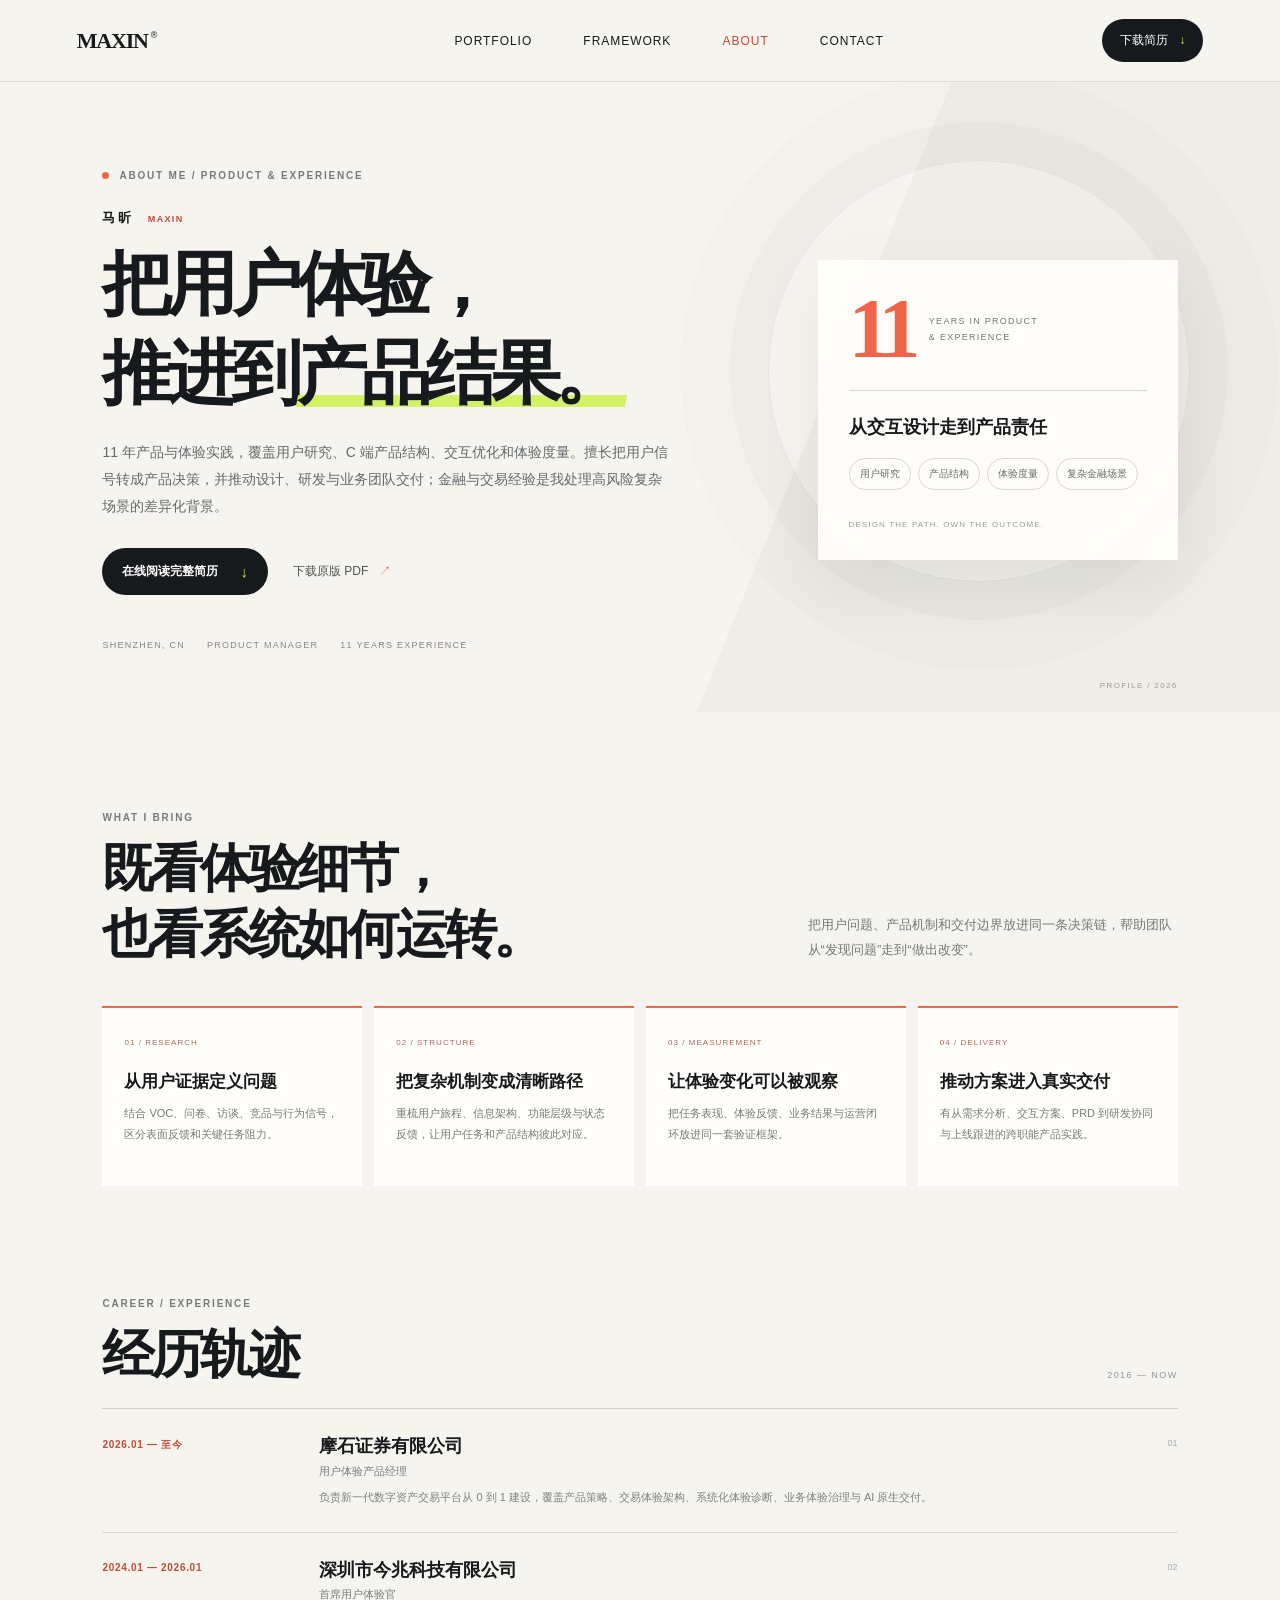
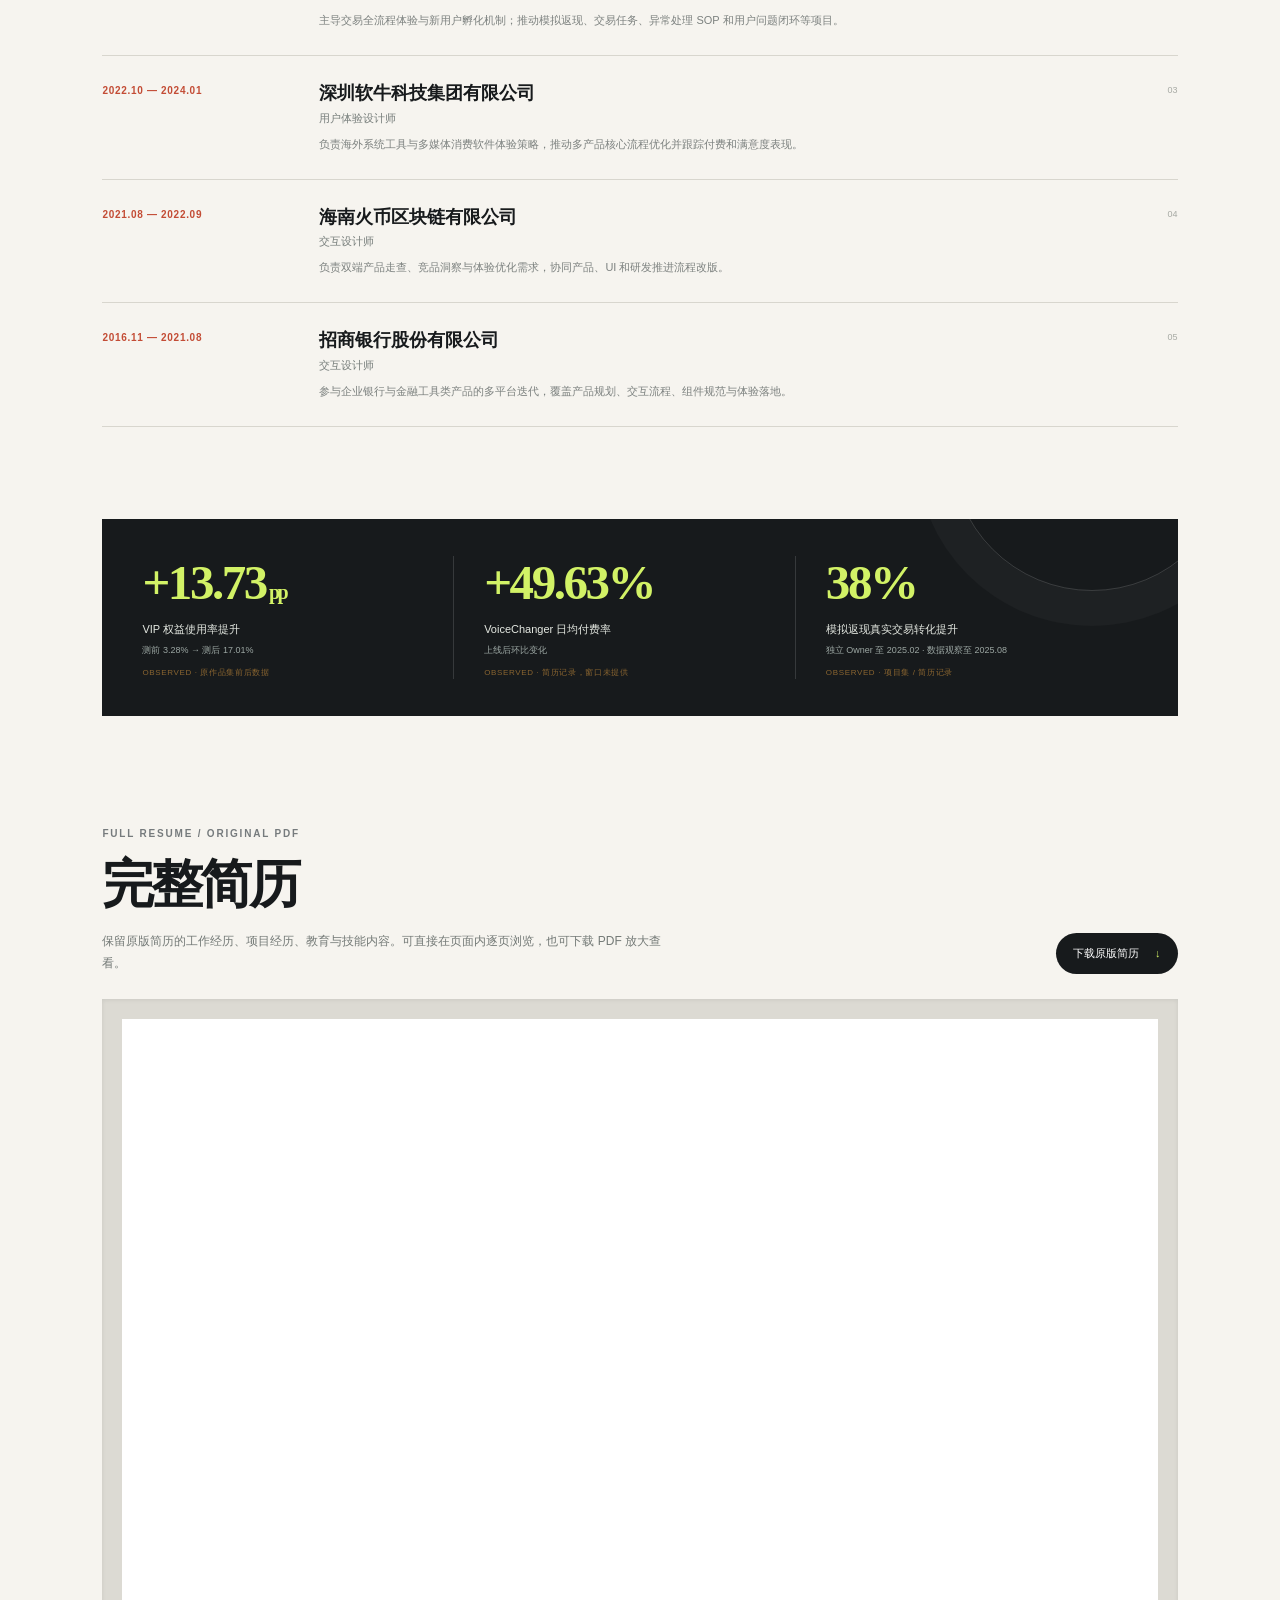
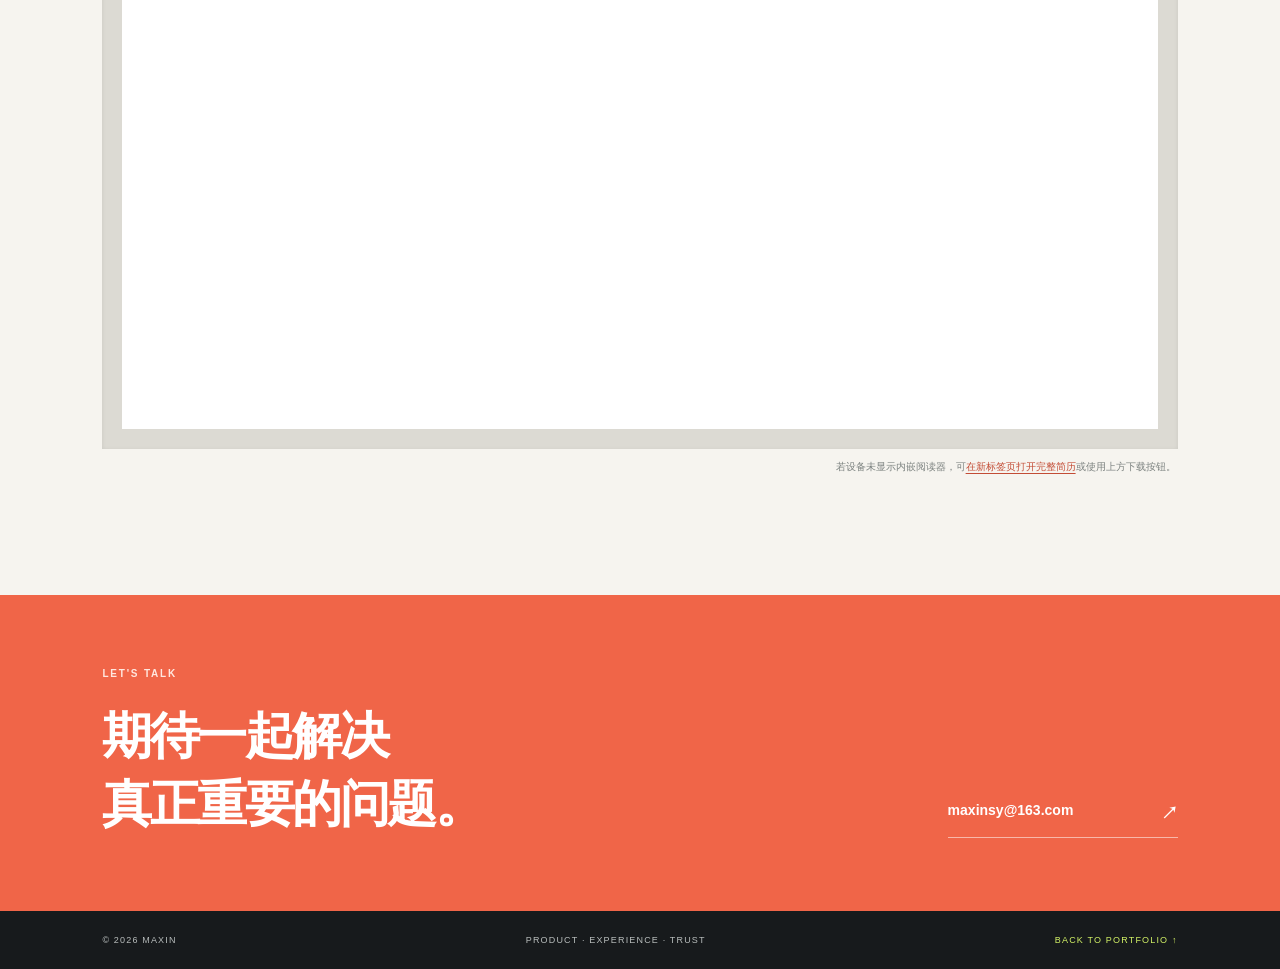
==== commit a5956b0e: "Refocus portfolio on user product evidence" ====
--- a/about.html
+++ b/about.html
@@ -4,16 +4,16 @@
   <meta charset="utf-8">
   <meta name="viewport" content="width=device-width, initial-scale=1">
   <meta name="theme-color" content="#f6f4ef">
-  <meta name="description" content="马昕的完整职业履历、产品经历与项目简历。11年产品与体验实践，专注数字资产交易、用户增长和复杂业务体验。">
+  <meta name="description" content="马昕的完整职业履历与产品经历。专注用户研究、产品结构、体验度量与复杂业务体验。">
   <title>About Me / 马昕 — Product & Experience</title>
-  <link rel="stylesheet" href="styles.css">
+  <link rel="stylesheet" href="styles.css?v=20261001-1">
   <link rel="stylesheet" href="about.css">
 </head>
 <body class="about-page">
   <header class="site-header about-header">
     <a class="wordmark" href="index.html" aria-label="Maxin 首页">MAXIN<span>®</span></a>
     <nav aria-label="主导航">
-      <a href="index.html#work">Portfolio</a><a href="about.html" aria-current="page">About</a><a href="index.html#contact">Contact</a>
+      <a href="index.html#work">Portfolio</a><a href="framework.html">Framework</a><a href="about.html" aria-current="page">About</a><a href="index.html#contact">Contact</a>
     </nav>
     <a class="header-cta" href="assets/resume-original.pdf" download>下载简历 <span>↓</span></a>
   </header>
@@ -24,7 +24,7 @@
         <p class="eyebrow"><i></i> ABOUT ME / PRODUCT & EXPERIENCE</p>
         <p class="about-hero-kicker">马昕 <span>MAXIN</span></p>
         <h1>把用户体验，<br>推进到<strong>产品结果。</strong></h1>
-        <p class="about-lede">11 年产品与体验实践，经历金融服务、数字资产交易与海外消费软件。擅长从用户任务和业务目标出发，拆解复杂路径、建立体验机制，并推动跨团队交付与结果验证。</p>
+        <p class="about-lede">11 年产品与体验实践，覆盖用户研究、C 端产品结构、交互优化和体验度量。擅长把用户信号转成产品决策，并推动设计、研发与业务团队交付；金融与交易经验是我处理高风险复杂场景的差异化背景。</p>
         <div class="about-hero-actions"><a class="button button-dark" href="#resume">在线阅读完整简历 <b>↓</b></a><a class="text-link" href="assets/resume-original.pdf" download>下载原版 PDF <span>↗</span></a></div>
         <div class="about-hero-meta"><span>SHENZHEN, CN</span><span>PRODUCT MANAGER</span><span>11 YEARS EXPERIENCE</span></div>
       </div>
@@ -32,7 +32,7 @@
         <div class="about-years"><strong>11</strong><span>YEARS IN PRODUCT<br>& EXPERIENCE</span></div>
         <div class="about-aside-rule"></div>
         <p>从交互设计走到产品责任</p>
-        <div class="about-tags"><span>交易产品</span><span>增长机制</span><span>体验治理</span><span>AI 产品交付</span></div>
+        <div class="about-tags"><span>用户研究</span><span>产品结构</span><span>体验度量</span><span>复杂金融场景</span></div>
         <small>DESIGN THE PATH. OWN THE OUTCOME.</small>
       </aside>
       <span class="about-hero-index">PROFILE / 2026</span>
@@ -45,10 +45,10 @@
       </div>
 
       <div class="about-strength-grid">
-        <article><span>01 / STRATEGY</span><h3>从业务目标定义体验问题</h3><p>结合用户阶段、关键行为和业务指标，定位影响转化、留存与信任的真实阻力。</p></article>
-        <article><span>02 / PRODUCT</span><h3>把复杂机制变成清晰路径</h3><p>将交易规则、成长任务和风险状态拆成用户能理解、团队能配置和交付的产品方案。</p></article>
-        <article><span>03 / DELIVERY</span><h3>让跨团队协作形成闭环</h3><p>推动产品、设计、研发、运营与客服围绕共同规则协作，并跟踪上线后的反馈与指标。</p></article>
-        <article><span>04 / AI-NATIVE</span><h3>探索 AI 原生产品交付</h3><p>使用 Cursor、Codex 等工具辅助调研、原型和需求表达，提升方案验证与协作效率。</p></article>
+        <article><span>01 / RESEARCH</span><h3>从用户证据定义问题</h3><p>结合 VOC、问卷、访谈、竞品与行为信号，区分表面反馈和关键任务阻力。</p></article>
+        <article><span>02 / STRUCTURE</span><h3>把复杂机制变成清晰路径</h3><p>重梳用户旅程、信息架构、功能层级与状态反馈，让用户任务和产品结构彼此对应。</p></article>
+        <article><span>03 / MEASUREMENT</span><h3>让体验变化可以被观察</h3><p>把任务表现、体验反馈、业务结果与运营闭环放进同一套验证框架。</p></article>
+        <article><span>04 / DELIVERY</span><h3>推动方案进入真实交付</h3><p>有从需求分析、交互方案、PRD 到研发协同与上线跟进的跨职能产品实践。</p></article>
       </div>
 
       <section class="career-section" aria-labelledby="career-title">
@@ -63,9 +63,9 @@
       </section>
 
       <section class="about-proof-section" aria-label="简历核心成果">
-        <div><span>+13.73<span class="unit">pp</span></span><p>VIP 权益使用率提升<br><small>测前 3.28% → 测后 17.01%</small></p></div>
-        <div><span>+49.63%</span><p>VoiceChanger 日均付费率<br><small>上线后环比变化</small></p></div>
-        <div><span>38%</span><p>模拟返现真实交易转化提升<br><small>独立 Owner · 数据观察至 2025.08</small></p></div>
+        <div><span>+13.73<span class="unit">pp</span></span><p>VIP 权益使用率提升<br><small>测前 3.28% → 测后 17.01%</small><em class="evidence-inline">OBSERVED · 原作品集前后数据</em></p></div>
+        <div><span>+49.63%</span><p>VoiceChanger 日均付费率<br><small>上线后环比变化</small><em class="evidence-inline">OBSERVED · 简历记录，窗口未提供</em></p></div>
+        <div><span>38%</span><p>模拟返现真实交易转化提升<br><small>独立 Owner 至 2025.02 · 数据观察至 2025.08</small><em class="evidence-inline">OBSERVED · 项目集 / 简历记录</em></p></div>
       </section>
 
       <section class="resume-viewer-section" id="resume" aria-labelledby="resume-title">
--- a/styles.css
+++ b/styles.css
@@ -1,28 +1,104 @@
-@charset "UTF-8";
-:root{--paper:#f6f4ef;--white:#fffefa;--ink:#171a1c;--muted:#767b7d;--line:#d9d8d2;--orange:#f06548;--orange-dark:#c34c35;--blue:#2f68eb;--navy:#0e1720;--cyan:#64e0da;--lime:#d2f266;--serif:"Noto Serif SC","Songti SC","STSong",Georgia,serif;--sans:Inter,"Aptos","Microsoft YaHei","PingFang SC",sans-serif}
-*{box-sizing:border-box}html{scroll-behavior:smooth;scroll-padding-top:90px}body{margin:0;background:var(--paper);color:var(--ink);font-family:var(--sans);-webkit-font-smoothing:antialiased}a{color:inherit;text-decoration:none}button{font:inherit;color:inherit}::selection{background:var(--lime);color:var(--ink)}
-.site-header{height:82px;padding:0 clamp(24px,6vw,88px);display:flex;align-items:center;justify-content:space-between;position:absolute;z-index:10;top:0;left:0;right:0;color:var(--ink)}.wordmark{font:700 22px/1 var(--serif);letter-spacing:-1.2px}.wordmark span{font:500 9px var(--sans);vertical-align:top;margin-left:3px}.site-header nav{display:flex;gap:clamp(24px,4vw,55px);margin-left:80px}.site-header nav a{font-size:12px;letter-spacing:.08em;text-transform:uppercase;position:relative}.site-header nav a:after{content:"";position:absolute;bottom:-7px;left:0;width:0;height:1px;background:var(--orange);transition:width .25s}.site-header nav a:hover:after{width:100%}.header-cta{font-size:12px;background:var(--ink);color:#fff;padding:13px 18px;border-radius:99px}.header-cta span{color:var(--lime);margin-left:8px}
-.hero{min-height:720px;height:min(850px,100svh);padding:140px clamp(24px,8vw,124px) 70px;display:grid;grid-template-columns:minmax(430px,.92fr) minmax(480px,1.08fr);align-items:center;position:relative;overflow:hidden;background:linear-gradient(112deg,#f6f4ef 0%,#f6f4ef 56%,#efede6 56%,#efede6 100%)}.hero-copy{position:relative;z-index:2;max-width:650px}.eyebrow{font-size:10px;letter-spacing:.18em;font-weight:700;color:var(--muted);text-transform:uppercase;margin:0 0 24px;display:flex;align-items:center;gap:10px}.eyebrow i{width:7px;height:7px;background:var(--orange);border-radius:50%;display:block}.hero h1{font-size:clamp(43px,5.2vw,70px);line-height:1.24;letter-spacing:-.075em;margin:0 0 26px;font-weight:750;font-family:var(--serif)}.hero h1 span{position:relative;white-space:nowrap}.hero h1 span:after{content:"";position:absolute;left:0;right:-3px;bottom:3px;height:12px;background:var(--lime);z-index:-1;transform:skewX(-13deg)}.hero-summary{font-size:15px;line-height:1.95;color:#646a6d;max-width:480px;margin:0}.hero-actions{display:flex;align-items:center;gap:25px;margin-top:33px}.button{display:inline-flex;align-items:center;gap:22px;padding:15px 20px;border-radius:30px;font-size:12px;font-weight:650;transition:transform .2s,background .2s}.button:hover{transform:translateY(-3px)}.button-dark{background:var(--ink);color:white}.button-dark b{color:var(--lime);font-size:15px}.text-link{font-size:12px;color:#4f5556}.text-link span{color:var(--orange);margin-left:7px}.hero-meta{display:flex;gap:24px;margin-top:70px;font-size:9px;letter-spacing:.13em;color:#909493}.hero-art{height:535px;position:relative;max-width:660px;width:100%;justify-self:end}.hero-art:before{content:"";position:absolute;inset:40px 17px 26px 50px;background:radial-gradient(circle at 70% 35%,#e8e6dd 0,#e8e6dd 33%,transparent 34%),linear-gradient(145deg,transparent 0 43%,rgba(255,255,255,.56) 43% 44%,transparent 44%);border-radius:47% 53% 36% 64%/47% 31% 69% 53%}.art-orbit{position:absolute;border:1px solid rgba(23,26,28,.11);border-radius:50%;transform:rotate(-25deg)}.orbit-one{width:610px;height:330px;top:125px;left:0}.orbit-two{width:520px;height:260px;top:161px;left:45px;transform:rotate(34deg)}.screen{position:absolute;border:7px solid #202326;background:#202326;border-radius:22px;padding:0;overflow:hidden;box-shadow:0 24px 50px rgba(17,25,29,.18);cursor:zoom-in;transition:transform .32s,box-shadow .32s}.screen img{width:100%;height:100%;display:block;object-fit:cover;object-position:top}.screen-market{left:82px;top:42px;width:260px;height:435px;transform:rotate(-5deg)}.screen-asset{right:26px;top:115px;width:245px;height:400px;transform:rotate(5deg);border-color:#111820}.screen:hover{z-index:3;transform:translateY(-8px) rotate(0);box-shadow:0 34px 60px rgba(17,25,29,.26)}.art-label{position:absolute;z-index:4;background:var(--white);box-shadow:0 8px 25px #1a202012;padding:12px 15px;display:flex;flex-direction:column;gap:6px}.label-top{top:22px;right:35px}.art-label span,.visual-index{font-size:8px;letter-spacing:.14em;color:var(--orange-dark);font-weight:750}.art-label b{font-size:12px}.art-caption{position:absolute;bottom:5px;left:75px;font-size:8px;letter-spacing:.14em;color:#767b7d}.pulse{display:inline-block;width:6px;height:6px;background:var(--blue);border-radius:50%;margin-right:8px}.hero-bottom-note{position:absolute;bottom:27px;left:clamp(24px,8vw,124px);font-size:10px;color:#a1a19b;letter-spacing:.06em}
-.intro-band{padding:24px clamp(24px,8vw,124px);display:flex;align-items:center;justify-content:space-between;background:var(--ink);color:#f6f4ef}.intro-band p:first-child{font:italic 16px var(--serif);letter-spacing:.02em}.intro-band span{color:var(--lime);padding:0 10px}.intro-band p:last-child{font-size:12px;color:#c4c8c8;letter-spacing:.03em}
-.section-wrap{padding-left:clamp(24px,8vw,124px);padding-right:clamp(24px,8vw,124px)}.work{padding-top:112px;padding-bottom:130px}.section-heading{display:flex;align-items:end;justify-content:space-between;margin-bottom:43px}.section-heading .eyebrow{margin-bottom:12px}.section-heading h2{font:700 clamp(36px,4vw,53px)/1.1 var(--serif);letter-spacing:-.05em;margin:0}.heading-dot{color:var(--orange)}.section-lede{font-size:13px;line-height:1.9;color:var(--muted);margin:0 2px 4px 30px}.filters{display:flex;gap:8px;padding-bottom:20px;border-bottom:1px solid var(--line);margin-bottom:30px}.filter{border:1px solid transparent;border-radius:99px;background:transparent;padding:10px 14px;font-size:11px;color:#747a7b;cursor:pointer;transition:.2s}.filter span{font-size:9px;margin-left:8px;color:#adb0ad}.filter:hover,.filter.active{color:var(--ink);border-color:var(--ink);background:var(--paper)}.filter.active span{color:var(--orange)}.project-grid{display:grid;grid-template-columns:1.14fr .86fr;column-gap:28px;row-gap:52px;align-items:start}.project-card{text-align:left;border:0;padding:0;background:transparent;cursor:pointer;min-width:0}.project-card:nth-child(2){margin-top:105px}.project-card:nth-child(3){margin-top:-68px}.project-card:nth-child(4){margin-top:35px}.project-card.card-wide{grid-column:1/-1;display:grid;grid-template-columns:1.08fr .92fr;align-items:center;gap:35px;margin-top:4px}.project-visual{height:370px;overflow:hidden;position:relative;transition:transform .35s cubic-bezier(.2,.7,.2,1),box-shadow .35s}.project-card:hover .project-visual{transform:translateY(-7px);box-shadow:0 18px 38px rgba(25,30,31,.12)}.project-info{display:flex;align-items:center;justify-content:space-between;padding-top:18px;gap:18px}.project-type{font-size:9px;letter-spacing:.15em;color:#8b8e8c;font-weight:700;margin:0 0 11px}.project-info h3{font:650 clamp(21px,2.25vw,30px)/1.4 var(--serif);letter-spacing:-.035em;margin:0}.project-desc{color:var(--muted);font-size:11px;line-height:1.7;margin:8px 0 0}.circle-arrow{width:40px;height:40px;border:1px solid #cac9c1;border-radius:50%;display:grid;place-items:center;font-size:16px;flex:none;transition:.25s}.project-card:hover .circle-arrow{background:var(--orange);border-color:var(--orange);color:white;transform:rotate(45deg)}.visual-cashback{background:#101723;display:grid;place-items:center}.mini-window{width:71%;height:76%;background:#101d2b;border:1px solid #314455;position:relative;box-shadow:0 22px 40px #03070a77}.window-top{height:31px;border-bottom:1px solid #2e4051;display:flex;gap:5px;align-items:center;padding:0 12px;color:#93a7b8}.window-top i{display:block;width:6px;height:6px;border-radius:50%;background:#ed7057}.window-top i:nth-child(2){background:#e2be62}.window-top i:nth-child(3){background:#62d2c5}.window-top span{font:8px var(--sans);letter-spacing:.12em;margin-left:10px}.window-content{padding:28px 28px;color:#edf2f2;display:flex;flex-direction:column}.window-content b{font:700 31px var(--serif)}.window-content>span{font:10px var(--sans);letter-spacing:.22em;color:#65ded7;margin-top:6px}.window-path{display:flex;gap:9px;align-items:center;margin-top:34px;color:#c9f45a}.window-path i{font-style:normal;border:1px solid #304453;border-radius:3px;padding:10px 13px;font-size:10px}.window-path b{font:14px var(--sans);color:#65ded7}.window-content small{font:8px var(--sans);letter-spacing:.15em;color:#8da0ad;margin-top:30px}.visual-cashback .visual-index,.visual-service .visual-index,.visual-interface .visual-index,.visual-growth .visual-index,.visual-legacy .visual-index{position:absolute;bottom:17px;left:19px;color:#9eabb3}.visual-service{background:var(--orange);padding:39px 38px;color:#fff}.service-quote{font:700 31px/1.5 var(--serif);letter-spacing:-.03em}.service-quote em{font-style:normal;color:#202427}.service-lines{display:flex;align-items:center;gap:10px;position:absolute;left:39px;right:39px;bottom:77px;font-size:10px;letter-spacing:.05em}.service-lines i{height:1px;flex:1;background:#ffffff77}.visual-interface{background:#e7e6df;display:grid;place-items:center}.interface-stack{display:flex;gap:13px;align-items:center;justify-content:center;height:82%;width:90%}.interface-stack img{height:100%;max-width:31%;object-fit:cover;object-position:top;border:5px solid #171b1e;border-radius:13px;box-shadow:0 14px 20px #1b202322;transition:transform .25s}.project-card:hover .interface-stack img:nth-child(1){transform:translateY(7px) rotate(-3deg)}.project-card:hover .interface-stack img:nth-child(2){transform:translateY(-5px)}.project-card:hover .interface-stack img:nth-child(3){transform:translateY(7px) rotate(3deg)}.visual-interface .visual-index{color:#687178}.visual-growth{background:#e7e7e0;padding:42px 40px}.growth-kicker{font-size:9px;color:#717877;letter-spacing:.16em}.growth-numbers{display:flex;align-items:center;gap:18px;margin-top:46px}.growth-numbers b{font:700 clamp(34px,5vw,63px)/1 var(--serif);letter-spacing:-.06em}.growth-numbers b:last-child{color:var(--blue)}.growth-numbers b span{font-size:.48em}.growth-numbers>i{font-style:normal;color:var(--orange);font-size:25px}.growth-baseline{height:55px;display:flex;align-items:end;gap:7px;margin-top:18px}.growth-baseline i{display:block;width:8%;background:#bcc4be;height:22%;border-radius:2px 2px 0 0}.growth-baseline i:nth-child(2){height:39%}.growth-baseline i:nth-child(3){height:31%}.growth-baseline i:nth-child(4){height:63%;background:#8bb5eb}.growth-baseline i:nth-child(5){height:86%;background:var(--blue)}.visual-legacy{display:flex;align-items:center;justify-content:center;gap:4vw;background:#121b21;color:#f4f4ef}.legacy-stat{display:flex;flex-direction:column;gap:10px}.legacy-stat b{font:700 clamp(30px,4vw,52px)/1 var(--serif);color:var(--lime);letter-spacing:-.06em}.legacy-stat:nth-of-type(2) b{color:#61d8dc}.legacy-stat span{font-size:9px;color:#a9b4b4;letter-spacing:.12em}.legacy-divider{width:1px;height:94px;background:#48545a}.visual-legacy .visual-index{left:20px}
-.about{display:grid;grid-template-columns:.96fr 1.04fr;gap:10%;background:#e8e6de;padding-top:107px;padding-bottom:120px}.about-head .eyebrow{color:#777e7b}.about-head h2{font:700 clamp(39px,4.5vw,61px)/1.31 var(--serif);letter-spacing:-.06em;margin:0 0 26px}.about-head>p:last-child{color:#687071;font-size:14px;line-height:1.9}.about-side{padding-top:9px}.years{display:flex;align-items:center;gap:17px}.years strong{font:700 87px/.9 var(--serif);letter-spacing:-.09em;color:var(--orange)}.years span{font-size:9px;line-height:1.7;letter-spacing:.15em;color:#737979}.about-rule{height:1px;background:#c9c9c1;margin:26px 0 25px}.timeline{display:grid;grid-template-columns:1fr 1fr;gap:26px 25px}.timeline div{display:flex;flex-direction:column;gap:6px}.timeline span{font-size:9px;letter-spacing:.1em;color:var(--orange-dark);font-weight:700}.timeline b{font-size:13px}.timeline small{color:#828684;font-size:10px}
-.contact{background:var(--orange);color:#fff;padding:83px clamp(24px,8vw,124px);display:flex;align-items:end;justify-content:space-between;gap:32px}.contact .eyebrow{color:#ffe7df}.contact .eyebrow i{background:#fff}.contact h2{font:700 clamp(33px,4vw,50px)/1.36 var(--serif);letter-spacing:-.05em;margin:0}.contact-links{min-width:230px}.contact-links a{font-size:15px;font-weight:650;border-bottom:1px solid #ffffff88;padding-bottom:14px;display:flex;justify-content:space-between}.contact-links a span{font-size:18px}.contact-links p{font-size:12px;margin:18px 0 36px;color:#ffe8e0}.contact-links small{font-size:9px;letter-spacing:.15em;color:#ffe8e0}.site-footer{display:flex;align-items:center;justify-content:space-between;background:var(--ink);color:#b8bdbc;padding:24px clamp(24px,8vw,124px);font-size:9px;letter-spacing:.13em}.site-footer a{color:var(--lime)}
-.case-dialog{padding:0;border:0;border-radius:0;width:min(100%,1080px);max-width:none;height:min(94vh,980px);max-height:94vh;background:var(--paper);color:var(--ink);box-shadow:0 25px 100px #0b141c55;overflow:hidden}.case-dialog::backdrop{background:rgba(6,12,17,.76);backdrop-filter:blur(7px)}.dialog-close,.lightbox-close{position:sticky;z-index:20;top:16px;float:right;margin:15px 18px -52px 0;border:0;width:38px;height:38px;border-radius:50%;background:var(--ink);color:white;font-size:25px;cursor:pointer}.case-content{height:100%;overflow:auto;scroll-behavior:smooth}.case-hero{min-height:380px;padding:68px 8% 52px;background:var(--ink);color:white;position:relative;overflow:hidden}.case-hero:after{content:"";position:absolute;width:440px;height:440px;border:1px solid #ffffff22;border-radius:50%;right:-80px;top:-170px;box-shadow:0 0 0 42px #ffffff08,0 0 0 100px #ffffff05}.case-hero .eyebrow{color:var(--cyan);position:relative;z-index:1}.case-hero h2{font:700 clamp(34px,5vw,58px)/1.3 var(--serif);letter-spacing:-.05em;max-width:780px;margin:16px 0 15px;position:relative;z-index:1}.case-hero p{font-size:14px;color:#b9c1c5;line-height:1.9;max-width:660px;position:relative;z-index:1}.case-meta{display:flex;gap:34px;margin-top:32px;position:relative;z-index:1}.case-meta div{display:flex;flex-direction:column;gap:6px}.case-meta span{font-size:9px;letter-spacing:.14em;color:#87a0aa}.case-meta b{font-size:12px;font-weight:600}.case-body{padding:55px 8% 84px}.case-section{margin:0 0 58px}.case-section .eyebrow{color:var(--orange-dark);margin-bottom:13px}.case-section h3{font:650 26px/1.45 var(--serif);letter-spacing:-.03em;margin:0 0 17px}.case-section p,.case-section li{font-size:14px;line-height:1.95;color:#5f6668}.case-section ul{padding-left:20px}.case-two-col{display:grid;grid-template-columns:1fr 1fr;gap:35px}.case-stat-row{display:grid;grid-template-columns:repeat(3,1fr);gap:12px;margin:30px 0 15px}.case-stat{background:#e9e7de;padding:21px 20px;min-height:115px}.case-stat b{display:block;font:700 32px var(--serif);letter-spacing:-.06em;color:var(--orange-dark)}.case-stat span{display:block;margin-top:9px;font-size:10px;color:#636a6c}.case-funnel{display:grid;grid-template-columns:repeat(6,1fr);gap:5px;margin:25px 0}.case-funnel div{background:#e6e9e5;padding:15px 10px;position:relative}.case-funnel div:nth-child(2){background:#d6e4e0}.case-funnel div:nth-child(3){background:#bed7d3}.case-funnel div:nth-child(4){background:#a8ceca}.case-funnel div:nth-child(5){background:#8dc1bc}.case-funnel div:nth-child(6){background:#65aaa6;color:white}.case-funnel b{display:block;font:700 21px var(--serif)}.case-funnel span{display:block;font-size:9px;margin-top:5px;line-height:1.5}.evidence-grid{display:grid;grid-template-columns:repeat(2,minmax(0,1fr));gap:14px;margin-top:23px}.evidence{min-width:0;background:#11181d;min-height:250px;padding:16px;border:0;cursor:zoom-in;display:grid;place-items:center}.evidence img{display:block;max-width:100%;max-height:470px;object-fit:contain;transition:transform .25s}.evidence:hover img{transform:scale(1.025)}.evidence figcaption{font-size:9px;letter-spacing:.09em;color:#a5b0b0;grid-column:1/-1;margin-top:8px}.case-note{padding:15px 18px;border-left:3px solid var(--orange);background:#eeece5;color:#707676;font-size:11px;line-height:1.8}.case-end{border-top:1px solid #d3d0c8;padding-top:22px;display:flex;justify-content:space-between;color:#929692;font-size:10px;letter-spacing:.09em}
-.lightbox{border:0;padding:0;background:rgba(5,10,14,.96);max-width:96vw;max-height:96vh;width:96vw;height:96vh;overflow:hidden}.lightbox::backdrop{background:rgba(0,0,0,.85)}.lightbox img{width:100%;height:100%;object-fit:contain;padding:30px 25px 55px}.lightbox p{position:absolute;bottom:13px;left:0;right:0;text-align:center;color:#a6b2b5;font-size:10px;letter-spacing:.06em}.lightbox-close{position:absolute;right:3px;top:3px;float:none;margin:0;background:#f0ede5;color:#131b20}.reveal{opacity:0;transform:translateY(20px);transition:opacity .65s,transform .65s}.reveal.visible{opacity:1;transform:translateY(0)}.project-card[hidden]{display:none}
-@media(max-width:900px){.hero{grid-template-columns:1fr 1fr;padding-left:6vw;padding-right:6vw;min-height:680px}.hero h1{font-size:clamp(41px,6.5vw,60px)}.hero-art{height:460px;transform:scale(.86);transform-origin:center right}.screen-market{left:38px}.screen-asset{right:0}.project-grid{grid-template-columns:1fr 1fr;column-gap:20px}.project-visual{height:310px}.project-card:nth-child(2){margin-top:70px}.project-card:nth-child(3){margin-top:-35px}.case-dialog{width:100vw;height:100vh;max-height:100vh}.about{gap:5%}}
-@media(max-width:640px){html{scroll-padding-top:70px}.site-header{height:68px;padding:0 20px}.site-header nav{gap:19px;margin-left:auto;margin-right:16px}.site-header nav a{font-size:10px}.header-cta{display:none}.hero{height:auto;min-height:0;padding:118px 23px 54px;display:flex;flex-direction:column;align-items:stretch;background:linear-gradient(160deg,#f6f4ef 0 58%,#efede6 58%)}.hero h1{font-size:42px}.hero-summary{font-size:13px;max-width:370px}.hero-actions{gap:16px}.text-link{font-size:10px}.hero-meta{margin-top:34px;gap:14px;font-size:8px}.hero-art{height:430px;transform:none;width:100%;margin-top:18px}.orbit-one{width:100%;left:0;height:250px;top:80px}.orbit-two{width:92%;left:4%;height:225px;top:96px}.screen-market{width:194px;height:335px;left:8%;top:30px;border-width:5px}.screen-asset{width:179px;height:298px;right:5%;top:92px;border-width:5px}.label-top{right:1%;top:6px}.art-caption{left:12px;bottom:4px;font-size:7px}.hero-bottom-note{display:none}.intro-band{padding:20px 23px;display:block}.intro-band p:first-child{font-size:14px;margin:0 0 8px}.intro-band p:last-child{font-size:10px;margin:0}.work{padding-top:72px;padding-bottom:80px}.section-heading{display:block;margin-bottom:29px}.section-heading h2{font-size:39px}.section-lede{margin:16px 0 0;font-size:11px}.filters{gap:2px;overflow:auto;white-space:nowrap}.filter{padding:9px 10px;font-size:10px}.filter span{margin-left:3px}.project-grid{grid-template-columns:1fr;row-gap:36px}.project-card:nth-child(2),.project-card:nth-child(3),.project-card:nth-child(4){margin-top:0}.project-card.card-wide{grid-column:auto;display:block;margin-top:0}.project-visual{height:300px}.card-wide .project-visual{height:250px}.project-info h3{font-size:23px}.project-desc{font-size:10px}.circle-arrow{width:35px;height:35px}.visual-service{padding:30px}.service-quote{font-size:27px}.growth-numbers{gap:12px;margin-top:42px}.growth-numbers b{font-size:49px}.about{display:block;padding-top:72px;padding-bottom:78px}.about-head h2{font-size:43px}.about-head>p:last-child{font-size:12px}.about-side{margin-top:45px}.timeline{gap:23px 16px}.years strong{font-size:74px}.contact{display:block;padding-top:64px;padding-bottom:58px}.contact h2{font-size:35px}.contact-links{margin-top:37px}.contact-links p{margin-bottom:22px}.site-footer{padding:22px;font-size:8px}.site-footer span:nth-child(2){display:none}.case-hero{padding:72px 25px 38px;min-height:350px}.case-hero h2{font-size:36px}.case-hero p{font-size:12px}.case-meta{gap:17px;flex-wrap:wrap}.case-meta b{font-size:10px}.case-body{padding:38px 24px 60px}.case-section h3{font-size:22px}.case-section p,.case-section li{font-size:12px}.case-two-col{grid-template-columns:1fr;gap:18px}.case-stat-row{gap:6px}.case-stat{padding:14px 11px;min-height:96px}.case-stat b{font-size:25px}.case-stat span{font-size:9px}.case-funnel{grid-template-columns:repeat(2,1fr)}.case-funnel div:last-child{grid-column:1/-1}.evidence-grid{grid-template-columns:1fr}.evidence{min-height:180px}.evidence img{max-height:380px}.dialog-close{position:fixed;top:9px;right:9px;margin:0}.lightbox{width:100vw;height:100vh;max-width:100vw;max-height:100vh}}
-@media(prefers-reduced-motion:reduce){*,*:before,*:after{scroll-behavior:auto!important;transition:none!important}.reveal{opacity:1;transform:none}}
-
-/* Deeper case-study components */
-.case-callout{margin:28px 0;padding:28px 32px;background:#111a20;color:#f8f6ef;display:flex;flex-direction:column;gap:10px;border-left:3px solid var(--lime)}.case-callout span,.mini-label,.logic-grid article>span{font-size:9px;letter-spacing:.15em;text-transform:uppercase;color:#a8c4c2;font-weight:750}.case-callout b{font:600 20px/1.65 var(--serif);max-width:760px}.journey{display:grid;grid-template-columns:repeat(6,minmax(0,1fr));gap:8px;margin:28px 0}.journey>div{padding:17px 14px;background:#e8e7df;min-height:131px;position:relative;border-top:2px solid #c9ccc5}.journey>div:not(:last-child):after{content:"";position:absolute;top:34px;right:-8px;width:8px;border-top:1px solid var(--orange);z-index:1}.journey i{font:700 10px var(--sans);color:var(--orange-dark);font-style:normal;letter-spacing:.09em}.journey b{display:block;margin:13px 0 6px;font-size:13px}.journey small{display:block;color:#747a78;font-size:10px;line-height:1.6}.logic-grid{display:grid;grid-template-columns:repeat(3,1fr);gap:12px;margin:24px 0}.logic-grid article{background:#101a22;color:#f3f4ee;padding:23px 21px;min-height:185px}.logic-grid article>span{color:var(--cyan)}.logic-grid h4,.case-two-col h4{font:650 16px/1.5 var(--serif);margin:14px 0 8px}.logic-grid p{font-size:11px;line-height:1.8;color:#b8c1c2;margin:0}.owner-list{border-top:1px solid var(--line)}.owner-list>div{display:grid;grid-template-columns:150px 1fr;gap:20px;padding:16px 10px;border-bottom:1px solid var(--line)}.owner-list b{font-size:12px}.owner-list p{margin:0}.case-two-col article{padding:20px;background:#e9e8e0}.case-two-col article h4{margin-top:12px}.case-two-col article p{margin-bottom:0}.loop-card{background:#111a20;color:#f4f2eb;padding:25px;display:flex;align-items:center;justify-content:space-between;gap:10px}.loop-card>div{display:flex;flex-direction:column;gap:8px}.loop-card b{font-size:12px}.loop-card span{font-size:10px;color:#aab7b8}.loop-card>i{font-style:normal;color:var(--lime)}.architecture-map{display:grid;grid-template-columns:1fr auto 1fr auto 1.1fr auto 1fr;align-items:center;gap:12px;padding:23px 20px;background:#111a20;color:white;margin:25px 0}.architecture-map>div{display:flex;flex-direction:column;gap:8px}.architecture-map span{font-size:9px;letter-spacing:.1em;color:#93abb0}.architecture-map b{font-size:12px}.architecture-map>i{font-style:normal;color:var(--lime)}.architecture-map .map-focus{padding:16px;background:#f06548}.architecture-map .map-focus span{color:#ffe7df}.flow-board{padding:24px;background:#e9e8e0;margin:22px 0}.flow-row{display:grid;grid-template-columns:100px 1fr;align-items:center;gap:14px;padding:15px 0;border-bottom:1px solid #d2d1c8}.flow-row:last-child{border-bottom:0}.flow-row>span{font-size:9px;letter-spacing:.15em;color:var(--orange-dark);font-weight:750}.flow-row>div{display:flex;align-items:center;gap:12px;flex-wrap:wrap}.flow-row b{font-size:11px;background:#fffefa;padding:9px 12px}.flow-row i{font-style:normal;color:#a0a49f;font-size:13px}.decision-table{border:1px solid #d7d5cc;margin:22px 0}.decision-table>div{display:grid;grid-template-columns:1fr 1.2fr 1.2fr;gap:15px;padding:15px 17px;border-bottom:1px solid #d7d5cc;font-size:11px;line-height:1.65;color:#5f6668}.decision-table>div:last-child{border-bottom:0}.decision-table .decision-head{background:#111a20;color:#b5c8c7;font-size:9px;letter-spacing:.12em;text-transform:uppercase}.decision-table b{color:#242a2b}.metric-visual{padding:34px;background:#111a20;color:white;display:flex;align-items:center;justify-content:center;gap:25px;flex-wrap:wrap;margin:25px 0 18px}.metric-visual>div{display:flex;flex-direction:column;gap:9px}.metric-visual span{font-size:10px;color:#acb8b8}.metric-visual b{font:700 44px var(--serif);letter-spacing:-.06em}.metric-visual>i{font-style:normal;color:var(--lime);font-size:24px}.metric-visual .metric-after b{color:var(--lime)}.metric-visual small{flex-basis:100%;text-align:center;font-size:9px;color:#aeb8b8}.result-hero{padding:30px 32px;background:#111a20;color:white;display:flex;align-items:center;gap:28px;margin:22px 0}.result-hero b{font:700 clamp(42px,7vw,70px)/1 var(--serif);letter-spacing:-.07em;color:var(--lime)}.result-hero span{font-size:12px;line-height:1.8;color:#c6cfce}.result-blue b{color:#70d8dc}.source-grid{display:grid;grid-template-columns:1fr 1fr;gap:12px;margin:24px 0 0}.source-card{min-height:94px;background:#111a20;color:white;padding:18px 20px;display:flex;align-items:center;gap:14px;transition:transform .2s,background .2s}.source-card:hover{transform:translateY(-3px);background:#263640}.source-icon{width:35px;height:35px;display:grid;place-items:center;border:1px solid #66777a;border-radius:50%;color:var(--lime);flex:none}.source-card>span:nth-child(2){display:flex;flex-direction:column;gap:6px;min-width:0}.source-card b{font-size:12px}.source-card small{font-size:9px;color:#aab6b7;line-height:1.5}.source-arrow{margin-left:auto;font-size:9px;color:var(--lime);white-space:nowrap}.visual-vc{background:radial-gradient(circle at 80% 20%,#394340,transparent 38%),#111a20}.visual-hp{background:radial-gradient(circle at 82% 22%,#24375b,transparent 39%),#121b28}.visual-vc .legacy-stat b{color:var(--lime)}.visual-hp .legacy-stat b{color:#70d8dc}
-.originals-page{background:#11181d;color:#f2f1eb;min-height:100vh}.originals-header{padding:23px clamp(20px,5vw,72px);display:flex;align-items:center;justify-content:space-between;border-bottom:1px solid #293238}.originals-header a{font-weight:750;letter-spacing:.05em}.originals-header a:last-child{font-size:11px;color:#b6c2c2}.originals-main{padding:45px clamp(20px,5vw,72px) 28px}.originals-kicker{color:#a9c7c5;font-size:9px;letter-spacing:.18em}.originals-main h1{font:700 clamp(30px,4vw,48px)/1.2 var(--serif);margin:15px 0 9px}.originals-main>p{font-size:12px;color:#aab3b5;line-height:1.8;margin:0;max-width:760px}.original-controls{margin:28px 0 16px;display:flex;align-items:center;justify-content:space-between;gap:14px}.original-controls select,.original-controls a{border:1px solid #4a555b;background:#1b252b;color:#f3f1eb;padding:12px 15px;font:inherit;font-size:11px}.original-controls select{min-width:min(100%,420px)}.original-controls a{color:var(--lime)}.source-meta{display:flex;gap:10px;align-items:center;font-size:10px;color:#adb8b9;margin:0 0 13px}.source-meta b{font-weight:600;color:#f3f1eb}.pdf-frame{width:100%;height:calc(100vh - 265px);min-height:560px;border:1px solid #364047;background:#d4d4d4}.source-help{font-size:10px;color:#a1acad;line-height:1.7;margin-top:10px}.source-help a{color:var(--lime);text-decoration:underline;text-underline-offset:3px}
-.sr-only{position:absolute;width:1px;height:1px;padding:0;margin:-1px;overflow:hidden;clip:rect(0,0,0,0);white-space:nowrap;border:0}
-.strengths{margin-top:32px;border-top:1px solid #c9c9c1;padding-top:20px}.strengths .eyebrow{font-size:9px;margin-bottom:14px}.strengths>div{display:grid;grid-template-columns:28px 1fr;column-gap:10px;row-gap:4px;padding:11px 0;border-bottom:1px solid #d2d1c9}.strengths>div>span{grid-row:span 2;font-size:9px;font-weight:750;color:var(--orange-dark);padding-top:2px}.strengths b{font-size:12px}.strengths small{font-size:10px;color:#767d7a}
-@media(max-width:760px){.journey{grid-template-columns:repeat(2,minmax(0,1fr))}.journey>div:not(:last-child):after{display:none}.logic-grid{grid-template-columns:1fr}.logic-grid article{min-height:0}.owner-list>div{grid-template-columns:95px 1fr;gap:12px}.architecture-map{grid-template-columns:1fr;gap:9px}.architecture-map>i{transform:rotate(90deg);justify-self:center}.architecture-map>div{align-items:center;text-align:center}.architecture-map .map-focus{width:100%}.flow-row{grid-template-columns:1fr}.flow-row>div{gap:7px}.flow-row b{font-size:9px;padding:8px}.decision-table>div{grid-template-columns:1fr;gap:5px}.decision-table .decision-head{display:none}.loop-card{display:grid;grid-template-columns:1fr auto;justify-content:start}.loop-card>i:nth-of-type(2){display:none}.source-grid{grid-template-columns:1fr}.source-arrow{font-size:8px}.originals-main{padding-top:28px}.original-controls{align-items:stretch;flex-direction:column}.original-controls select,.original-controls a{width:100%}.pdf-frame{height:calc(100vh - 330px);min-height:480px}.result-hero{align-items:flex-start;flex-direction:column;gap:13px}.metric-visual{gap:15px;padding:25px}.metric-visual b{font-size:35px}}
-
-/* Five priority cases: membership, VOC, growth and trading risk */
-.project-card.card-feature .project-visual{height:420px}.project-card.card-wide .project-visual{height:360px}.project-card.card-cashback{margin-top:0!important}.visual-vip{background:radial-gradient(ellipse at 76% 33%,#2c8069 0,#16433d 19%,transparent 44%),linear-gradient(132deg,#101a21,#122b2c 68%,#203a36);display:grid;place-items:center}.vip-mock{width:72%;height:78%;background:linear-gradient(145deg,#18272b,#0e181d);border:1px solid #4b6c62;padding:23px 27px;box-shadow:0 23px 50px #0008;position:relative;color:#f0f5ee}.vip-mock>span{font-size:8px;letter-spacing:.19em;color:#9ebcb0}.vip-gem{margin:22px auto 20px;width:80px;height:80px;display:grid;place-items:center;background:linear-gradient(145deg,#83eccb,#25a787);clip-path:polygon(50% 0,93% 25%,83% 76%,50% 100%,17% 76%,7% 25%);font:700 27px var(--serif);color:#12382e;box-shadow:0 12px 35px #37d2a34a}.vip-levels{display:flex;justify-content:center;gap:9px}.vip-levels i{width:11px;height:11px;border:1px solid #648478;border-radius:50%}.vip-levels i:nth-child(3){background:#73ddba;box-shadow:0 0 0 4px #73ddba22}.vip-metrics{display:flex;align-items:end;justify-content:space-between;border-top:1px solid #344c47;margin-top:20px;padding-top:13px}.vip-metrics>b{font:700 27px var(--serif);color:#8ae2c6}.vip-metrics small{display:block;font:9px var(--sans);color:#a9bab4;margin-top:4px}.vip-metrics strong{font:650 15px var(--sans);color:#fff;text-align:right}.visual-voc{background:radial-gradient(circle at 80% 15%,#8144df,#26174a 35%,#141222 77%);display:grid;place-items:center}.voc-interface{width:76%;height:70%;padding:21px;background:linear-gradient(135deg,#171723,#25213b);border:1px solid #7764a5;border-radius:13px;box-shadow:0 25px 55px #090713aa;color:#edeafd;position:relative}.voc-nav{display:flex;align-items:center;gap:15px;font-size:8px;color:#aaa4bc}.voc-nav b{font-size:10px;color:#fff;margin-right:auto}.voc-tile-row{display:flex;gap:7px;margin-top:25px}.voc-tile-row i{font-style:normal;font-size:8px;padding:7px 10px;border-radius:99px;background:#34304b}.voc-tile-row i:first-child{background:#895cff}.voc-tiles{display:grid;grid-template-columns:repeat(3,1fr);gap:10px;margin-top:14px}.voc-tiles i{height:62px;border-radius:9px;background:linear-gradient(135deg,#dc78ff,#5e3edf)}.voc-tiles i:nth-child(2){background:linear-gradient(135deg,#4de3dc,#3447b7)}.voc-tiles i:nth-child(3){background:linear-gradient(135deg,#ff9f5a,#c83659)}.voc-tiles i:nth-child(4){background:linear-gradient(135deg,#fb7ec0,#6544c6)}.voc-tiles i:nth-child(5){background:linear-gradient(135deg,#74c2ff,#4c52a9)}.voc-tiles i:nth-child(6){background:linear-gradient(135deg,#ffe47a,#ff7b46)}.voc-wave{height:33px;margin-top:21px;border-bottom:1px solid #6f648f;background:repeating-linear-gradient(90deg,transparent 0 5px,#9b73f7 6px 8px,transparent 9px 13px);clip-path:polygon(0 48%,4% 35%,8% 62%,12% 21%,16% 68%,20% 34%,24% 72%,28% 15%,32% 67%,36% 39%,40% 83%,44% 30%,48% 61%,52% 20%,56% 72%,60% 31%,64% 83%,68% 24%,72% 66%,76% 30%,80% 74%,84% 36%,88% 62%,92% 20%,96% 69%,100% 43%,100% 100%,0 100%)}.voc-lift{position:absolute;right:15px;bottom:15px;color:#b0f26f;font:700 18px var(--sans)}.card-cashback .visual-cashback{display:flex;align-items:center;justify-content:center;gap:clamp(20px,5vw,72px);padding:22px 30px}.card-cashback .mini-window{width:54%;height:78%;flex:none}.cashback-side-stat{color:#f1f5ef;display:flex;flex-direction:column;gap:7px;min-width:160px}.cashback-side-stat b{font:700 clamp(37px,5vw,65px)/1 var(--serif);color:var(--lime);letter-spacing:-.06em}.cashback-side-stat span{font-size:11px;color:#c0cbc5}.cashback-side-stat small{font-size:8px;line-height:1.8;letter-spacing:.12em;color:#8da2a5;margin-top:13px}.visual-contract{background:radial-gradient(circle at 76% 36%,#133a37,#10191e 50%,#0b1218);display:flex;align-items:center;justify-content:space-evenly;color:#e8efed;padding:25px}.contract-title{display:flex;flex-direction:column;gap:18px}.contract-title span,.risk-heading span{font-size:8px;letter-spacing:.17em;color:#88b8ae}.contract-title b,.risk-heading b{font:650 25px/1.5 var(--serif)}.contract-panel{width:47%;background:#121e24;border:1px solid #31483f;padding:16px;box-shadow:0 20px 45px #0007}.contract-panel small{font:8px var(--sans);color:#8aa09b;letter-spacing:.08em}.candle-bars{height:83px;display:flex;align-items:center;gap:8px;margin:12px 0;border-bottom:1px solid #33443f}.candle-bars i{width:9px;height:29px;background:#39c49c;position:relative}.candle-bars i:before{content:"";position:absolute;height:42px;border-left:1px solid #39c49c;top:-7px;left:4px}.candle-bars i:nth-child(2n){height:40px;background:#e87570}.candle-bars i:nth-child(3n){height:21px}.contract-fields{display:grid;grid-template-columns:1fr 1fr;gap:6px}.contract-fields span{font-size:8px;color:#c2ceca;border:1px solid #344640;padding:7px}.contract-preview-label{font-size:7px;letter-spacing:.08em;color:#8ca39d;padding-top:8px;border-top:1px solid #344640;margin-top:8px}.visual-risk{background:radial-gradient(ellipse at 76% 30%,#444124,#171b1e 53%,#101519);display:flex;flex-direction:column;justify-content:center;padding:35px 42px;color:#f3f1e8}.risk-heading{display:flex;flex-direction:column;gap:14px}.risk-track{display:flex;align-items:center;gap:10px;margin:35px 0 21px}.risk-track span,.risk-track b{font-size:9px;padding:8px 10px;border:1px solid #5a6157;white-space:nowrap}.risk-track b{color:#d5ed87;border-color:#d5ed87}.risk-track i{height:1px;background:#8fa65c;flex:1;position:relative}.risk-track i:after{content:"";position:absolute;right:0;top:-3px;width:6px;height:6px;border:1px solid #d5ed87;border-radius:50%;background:#252822}.risk-scenarios{display:grid;grid-template-columns:1fr 1fr;gap:7px;max-width:350px}.risk-scenarios span{border-left:2px solid #bb7767;padding:7px 10px;background:#282a26;color:#c8ccc2;font-size:7px;letter-spacing:.1em}.risk-scenarios span:nth-child(odd){border-color:#91cf8b}.before-after-grid{display:grid;grid-template-columns:repeat(3,1fr);gap:10px;margin:24px 0}.before-after-grid article{background:#111a20;padding:20px;color:white}.before-after-grid article>span{font-size:9px;letter-spacing:.04em;color:#aab8b8}.before-after-grid article>div{display:flex;align-items:center;gap:7px;margin:18px 0 10px}.before-after-grid b{font:650 clamp(18px,2.2vw,28px) var(--serif);color:#d6dbd5}.before-after-grid i{font-style:normal;color:var(--lime)}.before-after-grid strong{font:700 clamp(21px,2.5vw,32px) var(--serif);color:var(--lime)}.before-after-grid small{font-size:9px;color:#b9c2bd}.price-shift{display:flex;align-items:center;justify-content:center;gap:26px;margin:27px 0;padding:26px;background:#111a20;color:#fff}.price-shift>div{display:flex;flex-direction:column;gap:8px}.price-shift span{font-size:9px;letter-spacing:.13em;color:#a7b4b2}.price-shift b{font:700 29px var(--serif)}.price-shift small{font-size:9px;color:#adb8b4}.price-shift>i{font-style:normal;color:var(--lime);font-size:22px}.price-shift .price-new b{color:var(--lime)}.scenario-grid{display:grid;grid-template-columns:repeat(4,1fr);gap:9px;margin:24px 0}.scenario-grid article{padding:17px;background:#e9e7de;border-top:2px solid var(--orange)}.scenario-grid span{display:block;font-size:8px;letter-spacing:.11em;color:#8a6b65}.scenario-grid b{display:block;margin:12px 0 7px;font:650 15px var(--serif)}.scenario-grid small{font-size:9px;color:#747a76;line-height:1.6;display:block}
-@media(max-width:760px){.project-card.card-feature .project-visual{height:350px}.project-card.card-wide .project-visual{height:300px}.card-cashback .visual-cashback{gap:13px;padding:16px}.card-cashback .mini-window{width:62%;height:77%}.cashback-side-stat{min-width:0}.cashback-side-stat b{font-size:37px}.cashback-side-stat span{font-size:9px}.cashback-side-stat small{font-size:7px}.vip-mock{width:84%;padding:17px}.vip-gem{width:65px;height:65px;margin:16px auto}.voc-interface{width:87%;padding:15px}.voc-tiles i{height:45px}.contract-title b,.risk-heading b{font-size:20px}.contract-panel{width:55%;padding:11px}.risk-track{gap:5px;margin:25px 0 15px}.risk-track span,.risk-track b{font-size:7px;padding:6px}.before-after-grid{grid-template-columns:1fr}.before-after-grid article{padding:16px}.before-after-grid article>div{margin:10px 0 5px}.scenario-grid{grid-template-columns:1fr 1fr}.price-shift{gap:13px;padding:20px 12px}.price-shift b{font-size:23px}.price-shift small{font-size:8px;max-width:125px}}
-.hero-vip-card,.hero-voc-card{display:flex;flex-direction:column;color:#f5f3ed;text-align:left;padding:22px 19px;gap:10px;cursor:default}.hero-vip-card{background:linear-gradient(160deg,#10201f,#173b37 62%,#101a20);border-color:#334a43}.hero-vip-card>span,.hero-voc-card>span{font-size:7px;letter-spacing:.12em;color:#9bbab0}.hero-vip-card>b{font:700 27px var(--serif);color:#dff3e7}.hero-vip-gem{align-self:center;width:76px;height:76px;margin:10px 0 5px;display:grid;place-items:center;background:linear-gradient(145deg,#9cf0ca,#29ae85);clip-path:polygon(50% 0,94% 25%,83% 76%,50% 100%,17% 76%,6% 25%);font:700 26px var(--serif);color:#164038;font-style:normal}.hero-vip-card small{font-size:9px;color:#aabbb2}.hero-vip-card strong{color:#98ebc8;font-size:15px}.hero-progress{height:4px;background:#3c514a;border-radius:3px}.hero-progress i{display:block;width:68%;height:100%;background:#8be3bd}.hero-vip-card em{font-style:normal;color:#9caaa4;font-size:7px;white-space:nowrap}.hero-voc-card{background:linear-gradient(155deg,#16152a,#33265d 58%,#171522);border-color:#5d4a86}.hero-voc-card>b{font:600 16px var(--serif);margin:10px 0;color:#f3edff}.hero-voc-tags{display:flex;gap:6px}.hero-voc-tags i{font-style:normal;border-radius:20px;background:#4a3a72;padding:5px 7px;font-size:7px}.hero-voc-tags i:first-child{background:#8b5bea}.hero-voc-grid{display:grid;grid-template-columns:1fr 1fr;gap:7px;margin-top:8px}.hero-voc-grid i{height:76px;border-radius:7px;background:linear-gradient(135deg,#d78aff,#7048dc)}.hero-voc-grid i:nth-child(2){background:linear-gradient(135deg,#5ce6d7,#4051bd)}.hero-voc-grid i:nth-child(3){background:linear-gradient(135deg,#ffad67,#c74370)}.hero-voc-grid i:nth-child(4){background:linear-gradient(135deg,#ff82be,#6645c4)}.hero-voc-card small{font-size:6px;color:#b9afd0;letter-spacing:.08em;margin-top:auto}.card-feature .project-info h3{font-size:clamp(25px,2.5vw,34px)}.card-cashback .project-info{padding:23px 4px 0 28px}
-.hero-art .screen{cursor:default}
-@media(max-width:640px){.hero-vip-card,.hero-voc-card{padding:16px 13px;gap:8px}.hero-vip-gem{width:58px;height:58px;margin:6px 0}.hero-vip-card>b{font-size:21px}.hero-voc-card>b{font-size:12px}.hero-voc-grid i{height:54px}.hero-voc-tags{gap:4px}.hero-voc-tags i{padding:4px 6px;font-size:6px}.card-cashback .project-info{padding:18px 0 0}}
+@charset "UTF-8";
+:root{--paper:#f6f4ef;--white:#fffefa;--ink:#171a1c;--muted:#767b7d;--line:#d9d8d2;--orange:#f06548;--orange-dark:#c34c35;--blue:#2f68eb;--navy:#0e1720;--cyan:#64e0da;--lime:#d2f266;--serif:"Noto Serif SC","Songti SC","STSong",Georgia,serif;--sans:Inter,"Aptos","Microsoft YaHei","PingFang SC",sans-serif}
+*{box-sizing:border-box}html{scroll-behavior:smooth;scroll-padding-top:90px}body{margin:0;background:var(--paper);color:var(--ink);font-family:var(--sans);-webkit-font-smoothing:antialiased}a{color:inherit;text-decoration:none}button{font:inherit;color:inherit}::selection{background:var(--lime);color:var(--ink)}
+.site-header{height:82px;padding:0 clamp(24px,6vw,88px);display:flex;align-items:center;justify-content:space-between;position:absolute;z-index:10;top:0;left:0;right:0;color:var(--ink)}.wordmark{font:700 22px/1 var(--serif);letter-spacing:-1.2px}.wordmark span{font:500 9px var(--sans);vertical-align:top;margin-left:3px}.site-header nav{display:flex;gap:clamp(24px,4vw,55px);margin-left:80px}.site-header nav a{font-size:12px;letter-spacing:.08em;text-transform:uppercase;position:relative}.site-header nav a:after{content:"";position:absolute;bottom:-7px;left:0;width:0;height:1px;background:var(--orange);transition:width .25s}.site-header nav a:hover:after{width:100%}.header-cta{font-size:12px;background:var(--ink);color:#fff;padding:13px 18px;border-radius:99px}.header-cta span{color:var(--lime);margin-left:8px}
+.hero{min-height:720px;height:min(850px,100svh);padding:140px clamp(24px,8vw,124px) 70px;display:grid;grid-template-columns:minmax(430px,.92fr) minmax(480px,1.08fr);align-items:center;position:relative;overflow:hidden;background:linear-gradient(112deg,#f6f4ef 0%,#f6f4ef 56%,#efede6 56%,#efede6 100%)}.hero-copy{position:relative;z-index:2;max-width:650px}.eyebrow{font-size:10px;letter-spacing:.18em;font-weight:700;color:var(--muted);text-transform:uppercase;margin:0 0 24px;display:flex;align-items:center;gap:10px}.eyebrow i{width:7px;height:7px;background:var(--orange);border-radius:50%;display:block}.hero h1{font-size:clamp(43px,5.2vw,70px);line-height:1.24;letter-spacing:-.075em;margin:0 0 26px;font-weight:750;font-family:var(--serif)}.hero h1 span{position:relative;white-space:nowrap}.hero h1 span:after{content:"";position:absolute;left:0;right:-3px;bottom:3px;height:12px;background:var(--lime);z-index:-1;transform:skewX(-13deg)}.hero-summary{font-size:15px;line-height:1.95;color:#646a6d;max-width:480px;margin:0}.hero-actions{display:flex;align-items:center;gap:25px;margin-top:33px}.button{display:inline-flex;align-items:center;gap:22px;padding:15px 20px;border-radius:30px;font-size:12px;font-weight:650;transition:transform .2s,background .2s}.button:hover{transform:translateY(-3px)}.button-dark{background:var(--ink);color:white}.button-dark b{color:var(--lime);font-size:15px}.text-link{font-size:12px;color:#4f5556}.text-link span{color:var(--orange);margin-left:7px}.hero-meta{display:flex;gap:24px;margin-top:70px;font-size:9px;letter-spacing:.13em;color:#909493}.hero-art{height:535px;position:relative;max-width:660px;width:100%;justify-self:end}.hero-art:before{content:"";position:absolute;inset:40px 17px 26px 50px;background:radial-gradient(circle at 70% 35%,#e8e6dd 0,#e8e6dd 33%,transparent 34%),linear-gradient(145deg,transparent 0 43%,rgba(255,255,255,.56) 43% 44%,transparent 44%);border-radius:47% 53% 36% 64%/47% 31% 69% 53%}.art-orbit{position:absolute;border:1px solid rgba(23,26,28,.11);border-radius:50%;transform:rotate(-25deg)}.orbit-one{width:610px;height:330px;top:125px;left:0}.orbit-two{width:520px;height:260px;top:161px;left:45px;transform:rotate(34deg)}.screen{position:absolute;border:7px solid #202326;background:#202326;border-radius:22px;padding:0;overflow:hidden;box-shadow:0 24px 50px rgba(17,25,29,.18);cursor:zoom-in;transition:transform .32s,box-shadow .32s}.screen img{width:100%;height:100%;display:block;object-fit:cover;object-position:top}.screen-market{left:82px;top:42px;width:260px;height:435px;transform:rotate(-5deg)}.screen-asset{right:26px;top:115px;width:245px;height:400px;transform:rotate(5deg);border-color:#111820}.screen:hover{z-index:3;transform:translateY(-8px) rotate(0);box-shadow:0 34px 60px rgba(17,25,29,.26)}.art-label{position:absolute;z-index:4;background:var(--white);box-shadow:0 8px 25px #1a202012;padding:12px 15px;display:flex;flex-direction:column;gap:6px}.label-top{top:22px;right:35px}.art-label span,.visual-index{font-size:8px;letter-spacing:.14em;color:var(--orange-dark);font-weight:750}.art-label b{font-size:12px}.art-caption{position:absolute;bottom:5px;left:75px;font-size:8px;letter-spacing:.14em;color:#767b7d}.pulse{display:inline-block;width:6px;height:6px;background:var(--blue);border-radius:50%;margin-right:8px}.hero-bottom-note{position:absolute;bottom:27px;left:clamp(24px,8vw,124px);font-size:10px;color:#a1a19b;letter-spacing:.06em}
+.intro-band{padding:24px clamp(24px,8vw,124px);display:flex;align-items:center;justify-content:space-between;background:var(--ink);color:#f6f4ef}.intro-band p:first-child{font:italic 16px var(--serif);letter-spacing:.02em}.intro-band span{color:var(--lime);padding:0 10px}.intro-band p:last-child{font-size:12px;color:#c4c8c8;letter-spacing:.03em}
+.section-wrap{padding-left:clamp(24px,8vw,124px);padding-right:clamp(24px,8vw,124px)}.work{padding-top:112px;padding-bottom:130px}.section-heading{display:flex;align-items:end;justify-content:space-between;margin-bottom:43px}.section-heading .eyebrow{margin-bottom:12px}.section-heading h2{font:700 clamp(36px,4vw,53px)/1.1 var(--serif);letter-spacing:-.05em;margin:0}.heading-dot{color:var(--orange)}.section-lede{font-size:13px;line-height:1.9;color:var(--muted);margin:0 2px 4px 30px}.filters{display:flex;gap:8px;padding-bottom:20px;border-bottom:1px solid var(--line);margin-bottom:30px}.filter{border:1px solid transparent;border-radius:99px;background:transparent;padding:10px 14px;font-size:11px;color:#747a7b;cursor:pointer;transition:.2s}.filter span{font-size:9px;margin-left:8px;color:#adb0ad}.filter:hover,.filter.active{color:var(--ink);border-color:var(--ink);background:var(--paper)}.filter.active span{color:var(--orange)}.project-grid{display:grid;grid-template-columns:1.14fr .86fr;column-gap:28px;row-gap:52px;align-items:start}.project-card{text-align:left;border:0;padding:0;background:transparent;cursor:pointer;min-width:0}.project-card:nth-child(2){margin-top:105px}.project-card:nth-child(3){margin-top:-68px}.project-card:nth-child(4){margin-top:35px}.project-card.card-wide{grid-column:1/-1;display:grid;grid-template-columns:1.08fr .92fr;align-items:center;gap:35px;margin-top:4px}.project-visual{height:370px;overflow:hidden;position:relative;transition:transform .35s cubic-bezier(.2,.7,.2,1),box-shadow .35s}.project-card:hover .project-visual{transform:translateY(-7px);box-shadow:0 18px 38px rgba(25,30,31,.12)}.project-info{display:flex;align-items:center;justify-content:space-between;padding-top:18px;gap:18px}.project-type{font-size:9px;letter-spacing:.15em;color:#8b8e8c;font-weight:700;margin:0 0 11px}.project-info h3{font:650 clamp(21px,2.25vw,30px)/1.4 var(--serif);letter-spacing:-.035em;margin:0}.project-desc{color:var(--muted);font-size:11px;line-height:1.7;margin:8px 0 0}.circle-arrow{width:40px;height:40px;border:1px solid #cac9c1;border-radius:50%;display:grid;place-items:center;font-size:16px;flex:none;transition:.25s}.project-card:hover .circle-arrow{background:var(--orange);border-color:var(--orange);color:white;transform:rotate(45deg)}.visual-cashback{background:#101723;display:grid;place-items:center}.mini-window{width:71%;height:76%;background:#101d2b;border:1px solid #314455;position:relative;box-shadow:0 22px 40px #03070a77}.window-top{height:31px;border-bottom:1px solid #2e4051;display:flex;gap:5px;align-items:center;padding:0 12px;color:#93a7b8}.window-top i{display:block;width:6px;height:6px;border-radius:50%;background:#ed7057}.window-top i:nth-child(2){background:#e2be62}.window-top i:nth-child(3){background:#62d2c5}.window-top span{font:8px var(--sans);letter-spacing:.12em;margin-left:10px}.window-content{padding:28px 28px;color:#edf2f2;display:flex;flex-direction:column}.window-content b{font:700 31px var(--serif)}.window-content>span{font:10px var(--sans);letter-spacing:.22em;color:#65ded7;margin-top:6px}.window-path{display:flex;gap:9px;align-items:center;margin-top:34px;color:#c9f45a}.window-path i{font-style:normal;border:1px solid #304453;border-radius:3px;padding:10px 13px;font-size:10px}.window-path b{font:14px var(--sans);color:#65ded7}.window-content small{font:8px var(--sans);letter-spacing:.15em;color:#8da0ad;margin-top:30px}.visual-cashback .visual-index,.visual-service .visual-index,.visual-interface .visual-index,.visual-growth .visual-index,.visual-legacy .visual-index{position:absolute;bottom:17px;left:19px;color:#9eabb3}.visual-service{background:var(--orange);padding:39px 38px;color:#fff}.service-quote{font:700 31px/1.5 var(--serif);letter-spacing:-.03em}.service-quote em{font-style:normal;color:#202427}.service-lines{display:flex;align-items:center;gap:10px;position:absolute;left:39px;right:39px;bottom:77px;font-size:10px;letter-spacing:.05em}.service-lines i{height:1px;flex:1;background:#ffffff77}.visual-interface{background:#e7e6df;display:grid;place-items:center}.interface-stack{display:flex;gap:13px;align-items:center;justify-content:center;height:82%;width:90%}.interface-stack img{height:100%;max-width:31%;object-fit:cover;object-position:top;border:5px solid #171b1e;border-radius:13px;box-shadow:0 14px 20px #1b202322;transition:transform .25s}.project-card:hover .interface-stack img:nth-child(1){transform:translateY(7px) rotate(-3deg)}.project-card:hover .interface-stack img:nth-child(2){transform:translateY(-5px)}.project-card:hover .interface-stack img:nth-child(3){transform:translateY(7px) rotate(3deg)}.visual-interface .visual-index{color:#687178}.visual-growth{background:#e7e7e0;padding:42px 40px}.growth-kicker{font-size:9px;color:#717877;letter-spacing:.16em}.growth-numbers{display:flex;align-items:center;gap:18px;margin-top:46px}.growth-numbers b{font:700 clamp(34px,5vw,63px)/1 var(--serif);letter-spacing:-.06em}.growth-numbers b:last-child{color:var(--blue)}.growth-numbers b span{font-size:.48em}.growth-numbers>i{font-style:normal;color:var(--orange);font-size:25px}.growth-baseline{height:55px;display:flex;align-items:end;gap:7px;margin-top:18px}.growth-baseline i{display:block;width:8%;background:#bcc4be;height:22%;border-radius:2px 2px 0 0}.growth-baseline i:nth-child(2){height:39%}.growth-baseline i:nth-child(3){height:31%}.growth-baseline i:nth-child(4){height:63%;background:#8bb5eb}.growth-baseline i:nth-child(5){height:86%;background:var(--blue)}.visual-legacy{display:flex;align-items:center;justify-content:center;gap:4vw;background:#121b21;color:#f4f4ef}.legacy-stat{display:flex;flex-direction:column;gap:10px}.legacy-stat b{font:700 clamp(30px,4vw,52px)/1 var(--serif);color:var(--lime);letter-spacing:-.06em}.legacy-stat:nth-of-type(2) b{color:#61d8dc}.legacy-stat span{font-size:9px;color:#a9b4b4;letter-spacing:.12em}.legacy-divider{width:1px;height:94px;background:#48545a}.visual-legacy .visual-index{left:20px}
+.about{display:grid;grid-template-columns:.96fr 1.04fr;gap:10%;background:#e8e6de;padding-top:107px;padding-bottom:120px}.about-head .eyebrow{color:#777e7b}.about-head h2{font:700 clamp(39px,4.5vw,61px)/1.31 var(--serif);letter-spacing:-.06em;margin:0 0 26px}.about-head>p:last-child{color:#687071;font-size:14px;line-height:1.9}.about-side{padding-top:9px}.years{display:flex;align-items:center;gap:17px}.years strong{font:700 87px/.9 var(--serif);letter-spacing:-.09em;color:var(--orange)}.years span{font-size:9px;line-height:1.7;letter-spacing:.15em;color:#737979}.about-rule{height:1px;background:#c9c9c1;margin:26px 0 25px}.timeline{display:grid;grid-template-columns:1fr 1fr;gap:26px 25px}.timeline div{display:flex;flex-direction:column;gap:6px}.timeline span{font-size:9px;letter-spacing:.1em;color:var(--orange-dark);font-weight:700}.timeline b{font-size:13px}.timeline small{color:#828684;font-size:10px}
+.contact{background:var(--orange);color:#fff;padding:83px clamp(24px,8vw,124px);display:flex;align-items:end;justify-content:space-between;gap:32px}.contact .eyebrow{color:#ffe7df}.contact .eyebrow i{background:#fff}.contact h2{font:700 clamp(33px,4vw,50px)/1.36 var(--serif);letter-spacing:-.05em;margin:0}.contact-links{min-width:230px}.contact-links a{font-size:15px;font-weight:650;border-bottom:1px solid #ffffff88;padding-bottom:14px;display:flex;justify-content:space-between}.contact-links a span{font-size:18px}.contact-links p{font-size:12px;margin:18px 0 36px;color:#ffe8e0}.contact-links small{font-size:9px;letter-spacing:.15em;color:#ffe8e0}.site-footer{display:flex;align-items:center;justify-content:space-between;background:var(--ink);color:#b8bdbc;padding:24px clamp(24px,8vw,124px);font-size:9px;letter-spacing:.13em}.site-footer a{color:var(--lime)}
+.case-dialog{padding:0;border:0;border-radius:0;width:min(100%,1080px);max-width:none;height:min(94vh,980px);max-height:94vh;background:var(--paper);color:var(--ink);box-shadow:0 25px 100px #0b141c55;overflow:hidden}.case-dialog::backdrop{background:rgba(6,12,17,.76);backdrop-filter:blur(7px)}.dialog-close,.lightbox-close{position:sticky;z-index:20;top:16px;float:right;margin:15px 18px -52px 0;border:0;width:38px;height:38px;border-radius:50%;background:var(--ink);color:white;font-size:25px;cursor:pointer}.case-content{height:100%;overflow:auto;scroll-behavior:smooth}.case-hero{min-height:380px;padding:68px 8% 52px;background:var(--ink);color:white;position:relative;overflow:hidden}.case-hero:after{content:"";position:absolute;width:440px;height:440px;border:1px solid #ffffff22;border-radius:50%;right:-80px;top:-170px;box-shadow:0 0 0 42px #ffffff08,0 0 0 100px #ffffff05}.case-hero .eyebrow{color:var(--cyan);position:relative;z-index:1}.case-hero h2{font:700 clamp(34px,5vw,58px)/1.3 var(--serif);letter-spacing:-.05em;max-width:780px;margin:16px 0 15px;position:relative;z-index:1}.case-hero p{font-size:14px;color:#b9c1c5;line-height:1.9;max-width:660px;position:relative;z-index:1}.case-meta{display:flex;gap:34px;margin-top:32px;position:relative;z-index:1}.case-meta div{display:flex;flex-direction:column;gap:6px}.case-meta span{font-size:9px;letter-spacing:.14em;color:#87a0aa}.case-meta b{font-size:12px;font-weight:600}.case-body{padding:55px 8% 84px}.case-section{margin:0 0 58px}.case-section .eyebrow{color:var(--orange-dark);margin-bottom:13px}.case-section h3{font:650 26px/1.45 var(--serif);letter-spacing:-.03em;margin:0 0 17px}.case-section p,.case-section li{font-size:14px;line-height:1.95;color:#5f6668}.case-section ul{padding-left:20px}.case-two-col{display:grid;grid-template-columns:1fr 1fr;gap:35px}.case-stat-row{display:grid;grid-template-columns:repeat(3,1fr);gap:12px;margin:30px 0 15px}.case-stat{background:#e9e7de;padding:21px 20px;min-height:115px}.case-stat b{display:block;font:700 32px var(--serif);letter-spacing:-.06em;color:var(--orange-dark)}.case-stat span{display:block;margin-top:9px;font-size:10px;color:#636a6c}.case-funnel{display:grid;grid-template-columns:repeat(6,1fr);gap:5px;margin:25px 0}.case-funnel div{background:#e6e9e5;padding:15px 10px;position:relative}.case-funnel div:nth-child(2){background:#d6e4e0}.case-funnel div:nth-child(3){background:#bed7d3}.case-funnel div:nth-child(4){background:#a8ceca}.case-funnel div:nth-child(5){background:#8dc1bc}.case-funnel div:nth-child(6){background:#65aaa6;color:white}.case-funnel b{display:block;font:700 21px var(--serif)}.case-funnel span{display:block;font-size:9px;margin-top:5px;line-height:1.5}.evidence-grid{display:grid;grid-template-columns:repeat(2,minmax(0,1fr));gap:14px;margin-top:23px}.evidence{min-width:0;background:#11181d;min-height:250px;padding:16px;border:0;cursor:zoom-in;display:grid;place-items:center}.evidence img{display:block;max-width:100%;max-height:470px;object-fit:contain;transition:transform .25s}.evidence:hover img{transform:scale(1.025)}.evidence figcaption{font-size:9px;letter-spacing:.09em;color:#a5b0b0;grid-column:1/-1;margin-top:8px}.case-note{padding:15px 18px;border-left:3px solid var(--orange);background:#eeece5;color:#707676;font-size:11px;line-height:1.8}.case-end{border-top:1px solid #d3d0c8;padding-top:22px;display:flex;justify-content:space-between;color:#929692;font-size:10px;letter-spacing:.09em}
+.lightbox{border:0;padding:0;background:rgba(5,10,14,.96);max-width:96vw;max-height:96vh;width:96vw;height:96vh;overflow:hidden}.lightbox::backdrop{background:rgba(0,0,0,.85)}.lightbox img{width:100%;height:100%;object-fit:contain;padding:30px 25px 55px}.lightbox p{position:absolute;bottom:13px;left:0;right:0;text-align:center;color:#a6b2b5;font-size:10px;letter-spacing:.06em}.lightbox-close{position:absolute;right:3px;top:3px;float:none;margin:0;background:#f0ede5;color:#131b20}.reveal{opacity:0;transform:translateY(20px);transition:opacity .65s,transform .65s}.reveal.visible{opacity:1;transform:translateY(0)}.project-card[hidden]{display:none}
+@media(max-width:900px){.hero{grid-template-columns:1fr 1fr;padding-left:6vw;padding-right:6vw;min-height:680px}.hero h1{font-size:clamp(41px,6.5vw,60px)}.hero-art{height:460px;transform:scale(.86);transform-origin:center right}.screen-market{left:38px}.screen-asset{right:0}.project-grid{grid-template-columns:1fr 1fr;column-gap:20px}.project-visual{height:310px}.project-card:nth-child(2){margin-top:70px}.project-card:nth-child(3){margin-top:-35px}.case-dialog{width:100vw;height:100vh;max-height:100vh}.about{gap:5%}}
+@media(max-width:640px){html{scroll-padding-top:70px}.site-header{height:68px;padding:0 20px}.site-header nav{gap:19px;margin-left:auto;margin-right:16px}.site-header nav a{font-size:10px}.header-cta{display:none}.hero{height:auto;min-height:0;padding:118px 23px 54px;display:flex;flex-direction:column;align-items:stretch;background:linear-gradient(160deg,#f6f4ef 0 58%,#efede6 58%)}.hero h1{font-size:42px}.hero-summary{font-size:13px;max-width:370px}.hero-actions{gap:16px}.text-link{font-size:10px}.hero-meta{margin-top:34px;gap:14px;font-size:8px}.hero-art{height:430px;transform:none;width:100%;margin-top:18px}.orbit-one{width:100%;left:0;height:250px;top:80px}.orbit-two{width:92%;left:4%;height:225px;top:96px}.screen-market{width:194px;height:335px;left:8%;top:30px;border-width:5px}.screen-asset{width:179px;height:298px;right:5%;top:92px;border-width:5px}.label-top{right:1%;top:6px}.art-caption{left:12px;bottom:4px;font-size:7px}.hero-bottom-note{display:none}.intro-band{padding:20px 23px;display:block}.intro-band p:first-child{font-size:14px;margin:0 0 8px}.intro-band p:last-child{font-size:10px;margin:0}.work{padding-top:72px;padding-bottom:80px}.section-heading{display:block;margin-bottom:29px}.section-heading h2{font-size:39px}.section-lede{margin:16px 0 0;font-size:11px}.filters{gap:2px;overflow:auto;white-space:nowrap}.filter{padding:9px 10px;font-size:10px}.filter span{margin-left:3px}.project-grid{grid-template-columns:1fr;row-gap:36px}.project-card:nth-child(2),.project-card:nth-child(3),.project-card:nth-child(4){margin-top:0}.project-card.card-wide{grid-column:auto;display:block;margin-top:0}.project-visual{height:300px}.card-wide .project-visual{height:250px}.project-info h3{font-size:23px}.project-desc{font-size:10px}.circle-arrow{width:35px;height:35px}.visual-service{padding:30px}.service-quote{font-size:27px}.growth-numbers{gap:12px;margin-top:42px}.growth-numbers b{font-size:49px}.about{display:block;padding-top:72px;padding-bottom:78px}.about-head h2{font-size:43px}.about-head>p:last-child{font-size:12px}.about-side{margin-top:45px}.timeline{gap:23px 16px}.years strong{font-size:74px}.contact{display:block;padding-top:64px;padding-bottom:58px}.contact h2{font-size:35px}.contact-links{margin-top:37px}.contact-links p{margin-bottom:22px}.site-footer{padding:22px;font-size:8px}.site-footer span:nth-child(2){display:none}.case-hero{padding:72px 25px 38px;min-height:350px}.case-hero h2{font-size:36px}.case-hero p{font-size:12px}.case-meta{gap:17px;flex-wrap:wrap}.case-meta b{font-size:10px}.case-body{padding:38px 24px 60px}.case-section h3{font-size:22px}.case-section p,.case-section li{font-size:12px}.case-two-col{grid-template-columns:1fr;gap:18px}.case-stat-row{gap:6px}.case-stat{padding:14px 11px;min-height:96px}.case-stat b{font-size:25px}.case-stat span{font-size:9px}.case-funnel{grid-template-columns:repeat(2,1fr)}.case-funnel div:last-child{grid-column:1/-1}.evidence-grid{grid-template-columns:1fr}.evidence{min-height:180px}.evidence img{max-height:380px}.dialog-close{position:fixed;top:9px;right:9px;margin:0}.lightbox{width:100vw;height:100vh;max-width:100vw;max-height:100vh}}
+@media(prefers-reduced-motion:reduce){*,*:before,*:after{scroll-behavior:auto!important;transition:none!important}.reveal{opacity:1;transform:none}}
+
+/* Deeper case-study components */
+.case-callout{margin:28px 0;padding:28px 32px;background:#111a20;color:#f8f6ef;display:flex;flex-direction:column;gap:10px;border-left:3px solid var(--lime)}.case-callout span,.mini-label,.logic-grid article>span{font-size:9px;letter-spacing:.15em;text-transform:uppercase;color:#a8c4c2;font-weight:750}.case-callout b{font:600 20px/1.65 var(--serif);max-width:760px}.journey{display:grid;grid-template-columns:repeat(6,minmax(0,1fr));gap:8px;margin:28px 0}.journey>div{padding:17px 14px;background:#e8e7df;min-height:131px;position:relative;border-top:2px solid #c9ccc5}.journey>div:not(:last-child):after{content:"";position:absolute;top:34px;right:-8px;width:8px;border-top:1px solid var(--orange);z-index:1}.journey i{font:700 10px var(--sans);color:var(--orange-dark);font-style:normal;letter-spacing:.09em}.journey b{display:block;margin:13px 0 6px;font-size:13px}.journey small{display:block;color:#747a78;font-size:10px;line-height:1.6}.logic-grid{display:grid;grid-template-columns:repeat(3,1fr);gap:12px;margin:24px 0}.logic-grid article{background:#101a22;color:#f3f4ee;padding:23px 21px;min-height:185px}.logic-grid article>span{color:var(--cyan)}.logic-grid h4,.case-two-col h4{font:650 16px/1.5 var(--serif);margin:14px 0 8px}.logic-grid p{font-size:11px;line-height:1.8;color:#b8c1c2;margin:0}.owner-list{border-top:1px solid var(--line)}.owner-list>div{display:grid;grid-template-columns:150px 1fr;gap:20px;padding:16px 10px;border-bottom:1px solid var(--line)}.owner-list b{font-size:12px}.owner-list p{margin:0}.case-two-col article{padding:20px;background:#e9e8e0}.case-two-col article h4{margin-top:12px}.case-two-col article p{margin-bottom:0}.loop-card{background:#111a20;color:#f4f2eb;padding:25px;display:flex;align-items:center;justify-content:space-between;gap:10px}.loop-card>div{display:flex;flex-direction:column;gap:8px}.loop-card b{font-size:12px}.loop-card span{font-size:10px;color:#aab7b8}.loop-card>i{font-style:normal;color:var(--lime)}.architecture-map{display:grid;grid-template-columns:1fr auto 1fr auto 1.1fr auto 1fr;align-items:center;gap:12px;padding:23px 20px;background:#111a20;color:white;margin:25px 0}.architecture-map>div{display:flex;flex-direction:column;gap:8px}.architecture-map span{font-size:9px;letter-spacing:.1em;color:#93abb0}.architecture-map b{font-size:12px}.architecture-map>i{font-style:normal;color:var(--lime)}.architecture-map .map-focus{padding:16px;background:#f06548}.architecture-map .map-focus span{color:#ffe7df}.flow-board{padding:24px;background:#e9e8e0;margin:22px 0}.flow-row{display:grid;grid-template-columns:100px 1fr;align-items:center;gap:14px;padding:15px 0;border-bottom:1px solid #d2d1c8}.flow-row:last-child{border-bottom:0}.flow-row>span{font-size:9px;letter-spacing:.15em;color:var(--orange-dark);font-weight:750}.flow-row>div{display:flex;align-items:center;gap:12px;flex-wrap:wrap}.flow-row b{font-size:11px;background:#fffefa;padding:9px 12px}.flow-row i{font-style:normal;color:#a0a49f;font-size:13px}.decision-table{border:1px solid #d7d5cc;margin:22px 0}.decision-table>div{display:grid;grid-template-columns:1fr 1.2fr 1.2fr;gap:15px;padding:15px 17px;border-bottom:1px solid #d7d5cc;font-size:11px;line-height:1.65;color:#5f6668}.decision-table>div:last-child{border-bottom:0}.decision-table .decision-head{background:#111a20;color:#b5c8c7;font-size:9px;letter-spacing:.12em;text-transform:uppercase}.decision-table b{color:#242a2b}.metric-visual{padding:34px;background:#111a20;color:white;display:flex;align-items:center;justify-content:center;gap:25px;flex-wrap:wrap;margin:25px 0 18px}.metric-visual>div{display:flex;flex-direction:column;gap:9px}.metric-visual span{font-size:10px;color:#acb8b8}.metric-visual b{font:700 44px var(--serif);letter-spacing:-.06em}.metric-visual>i{font-style:normal;color:var(--lime);font-size:24px}.metric-visual .metric-after b{color:var(--lime)}.metric-visual small{flex-basis:100%;text-align:center;font-size:9px;color:#aeb8b8}.result-hero{padding:30px 32px;background:#111a20;color:white;display:flex;align-items:center;gap:28px;margin:22px 0}.result-hero b{font:700 clamp(42px,7vw,70px)/1 var(--serif);letter-spacing:-.07em;color:var(--lime)}.result-hero span{font-size:12px;line-height:1.8;color:#c6cfce}.result-blue b{color:#70d8dc}.source-grid{display:grid;grid-template-columns:1fr 1fr;gap:12px;margin:24px 0 0}.source-card{min-height:94px;background:#111a20;color:white;padding:18px 20px;display:flex;align-items:center;gap:14px;transition:transform .2s,background .2s}.source-card:hover{transform:translateY(-3px);background:#263640}.source-icon{width:35px;height:35px;display:grid;place-items:center;border:1px solid #66777a;border-radius:50%;color:var(--lime);flex:none}.source-card>span:nth-child(2){display:flex;flex-direction:column;gap:6px;min-width:0}.source-card b{font-size:12px}.source-card small{font-size:9px;color:#aab6b7;line-height:1.5}.source-arrow{margin-left:auto;font-size:9px;color:var(--lime);white-space:nowrap}.visual-vc{background:radial-gradient(circle at 80% 20%,#394340,transparent 38%),#111a20}.visual-hp{background:radial-gradient(circle at 82% 22%,#24375b,transparent 39%),#121b28}.visual-vc .legacy-stat b{color:var(--lime)}.visual-hp .legacy-stat b{color:#70d8dc}
+.originals-page{background:#11181d;color:#f2f1eb;min-height:100vh}.originals-header{padding:23px clamp(20px,5vw,72px);display:flex;align-items:center;justify-content:space-between;border-bottom:1px solid #293238}.originals-header a{font-weight:750;letter-spacing:.05em}.originals-header a:last-child{font-size:11px;color:#b6c2c2}.originals-main{padding:45px clamp(20px,5vw,72px) 28px}.originals-kicker{color:#a9c7c5;font-size:9px;letter-spacing:.18em}.originals-main h1{font:700 clamp(30px,4vw,48px)/1.2 var(--serif);margin:15px 0 9px}.originals-main>p{font-size:12px;color:#aab3b5;line-height:1.8;margin:0;max-width:760px}.original-controls{margin:28px 0 16px;display:flex;align-items:center;justify-content:space-between;gap:14px}.original-controls select,.original-controls a{border:1px solid #4a555b;background:#1b252b;color:#f3f1eb;padding:12px 15px;font:inherit;font-size:11px}.original-controls select{min-width:min(100%,420px)}.original-controls a{color:var(--lime)}.source-meta{display:flex;gap:10px;align-items:center;font-size:10px;color:#adb8b9;margin:0 0 13px}.source-meta b{font-weight:600;color:#f3f1eb}.pdf-frame{width:100%;height:calc(100vh - 265px);min-height:560px;border:1px solid #364047;background:#d4d4d4}.source-help{font-size:10px;color:#a1acad;line-height:1.7;margin-top:10px}.source-help a{color:var(--lime);text-decoration:underline;text-underline-offset:3px}
+.sr-only{position:absolute;width:1px;height:1px;padding:0;margin:-1px;overflow:hidden;clip:rect(0,0,0,0);white-space:nowrap;border:0}
+.strengths{margin-top:32px;border-top:1px solid #c9c9c1;padding-top:20px}.strengths .eyebrow{font-size:9px;margin-bottom:14px}.strengths>div{display:grid;grid-template-columns:28px 1fr;column-gap:10px;row-gap:4px;padding:11px 0;border-bottom:1px solid #d2d1c9}.strengths>div>span{grid-row:span 2;font-size:9px;font-weight:750;color:var(--orange-dark);padding-top:2px}.strengths b{font-size:12px}.strengths small{font-size:10px;color:#767d7a}
+@media(max-width:760px){.journey{grid-template-columns:repeat(2,minmax(0,1fr))}.journey>div:not(:last-child):after{display:none}.logic-grid{grid-template-columns:1fr}.logic-grid article{min-height:0}.owner-list>div{grid-template-columns:95px 1fr;gap:12px}.architecture-map{grid-template-columns:1fr;gap:9px}.architecture-map>i{transform:rotate(90deg);justify-self:center}.architecture-map>div{align-items:center;text-align:center}.architecture-map .map-focus{width:100%}.flow-row{grid-template-columns:1fr}.flow-row>div{gap:7px}.flow-row b{font-size:9px;padding:8px}.decision-table>div{grid-template-columns:1fr;gap:5px}.decision-table .decision-head{display:none}.loop-card{display:grid;grid-template-columns:1fr auto;justify-content:start}.loop-card>i:nth-of-type(2){display:none}.source-grid{grid-template-columns:1fr}.source-arrow{font-size:8px}.originals-main{padding-top:28px}.original-controls{align-items:stretch;flex-direction:column}.original-controls select,.original-controls a{width:100%}.pdf-frame{height:calc(100vh - 330px);min-height:480px}.result-hero{align-items:flex-start;flex-direction:column;gap:13px}.metric-visual{gap:15px;padding:25px}.metric-visual b{font-size:35px}}
+
+/* Five priority cases: membership, VOC, growth and trading risk */
+.project-card.card-feature .project-visual{height:420px}.project-card.card-wide .project-visual{height:360px}.project-card.card-cashback{margin-top:0!important}.visual-vip{background:radial-gradient(ellipse at 76% 33%,#2c8069 0,#16433d 19%,transparent 44%),linear-gradient(132deg,#101a21,#122b2c 68%,#203a36);display:grid;place-items:center}.vip-mock{width:72%;height:78%;background:linear-gradient(145deg,#18272b,#0e181d);border:1px solid #4b6c62;padding:23px 27px;box-shadow:0 23px 50px #0008;position:relative;color:#f0f5ee}.vip-mock>span{font-size:8px;letter-spacing:.19em;color:#9ebcb0}.vip-gem{margin:22px auto 20px;width:80px;height:80px;display:grid;place-items:center;background:linear-gradient(145deg,#83eccb,#25a787);clip-path:polygon(50% 0,93% 25%,83% 76%,50% 100%,17% 76%,7% 25%);font:700 27px var(--serif);color:#12382e;box-shadow:0 12px 35px #37d2a34a}.vip-levels{display:flex;justify-content:center;gap:9px}.vip-levels i{width:11px;height:11px;border:1px solid #648478;border-radius:50%}.vip-levels i:nth-child(3){background:#73ddba;box-shadow:0 0 0 4px #73ddba22}.vip-metrics{display:flex;align-items:end;justify-content:space-between;border-top:1px solid #344c47;margin-top:20px;padding-top:13px}.vip-metrics>b{font:700 27px var(--serif);color:#8ae2c6}.vip-metrics small{display:block;font:9px var(--sans);color:#a9bab4;margin-top:4px}.vip-metrics strong{font:650 15px var(--sans);color:#fff;text-align:right}.visual-voc{background:radial-gradient(circle at 80% 15%,#8144df,#26174a 35%,#141222 77%);display:grid;place-items:center}.voc-interface{width:76%;height:70%;padding:21px;background:linear-gradient(135deg,#171723,#25213b);border:1px solid #7764a5;border-radius:13px;box-shadow:0 25px 55px #090713aa;color:#edeafd;position:relative}.voc-nav{display:flex;align-items:center;gap:15px;font-size:8px;color:#aaa4bc}.voc-nav b{font-size:10px;color:#fff;margin-right:auto}.voc-tile-row{display:flex;gap:7px;margin-top:25px}.voc-tile-row i{font-style:normal;font-size:8px;padding:7px 10px;border-radius:99px;background:#34304b}.voc-tile-row i:first-child{background:#895cff}.voc-tiles{display:grid;grid-template-columns:repeat(3,1fr);gap:10px;margin-top:14px}.voc-tiles i{height:62px;border-radius:9px;background:linear-gradient(135deg,#dc78ff,#5e3edf)}.voc-tiles i:nth-child(2){background:linear-gradient(135deg,#4de3dc,#3447b7)}.voc-tiles i:nth-child(3){background:linear-gradient(135deg,#ff9f5a,#c83659)}.voc-tiles i:nth-child(4){background:linear-gradient(135deg,#fb7ec0,#6544c6)}.voc-tiles i:nth-child(5){background:linear-gradient(135deg,#74c2ff,#4c52a9)}.voc-tiles i:nth-child(6){background:linear-gradient(135deg,#ffe47a,#ff7b46)}.voc-wave{height:33px;margin-top:21px;border-bottom:1px solid #6f648f;background:repeating-linear-gradient(90deg,transparent 0 5px,#9b73f7 6px 8px,transparent 9px 13px);clip-path:polygon(0 48%,4% 35%,8% 62%,12% 21%,16% 68%,20% 34%,24% 72%,28% 15%,32% 67%,36% 39%,40% 83%,44% 30%,48% 61%,52% 20%,56% 72%,60% 31%,64% 83%,68% 24%,72% 66%,76% 30%,80% 74%,84% 36%,88% 62%,92% 20%,96% 69%,100% 43%,100% 100%,0 100%)}.voc-lift{position:absolute;right:15px;bottom:15px;color:#b0f26f;font:700 18px var(--sans)}.card-cashback .visual-cashback{display:flex;align-items:center;justify-content:center;gap:clamp(20px,5vw,72px);padding:22px 30px}.card-cashback .mini-window{width:54%;height:78%;flex:none}.cashback-side-stat{color:#f1f5ef;display:flex;flex-direction:column;gap:7px;min-width:160px}.cashback-side-stat b{font:700 clamp(37px,5vw,65px)/1 var(--serif);color:var(--lime);letter-spacing:-.06em}.cashback-side-stat span{font-size:11px;color:#c0cbc5}.cashback-side-stat small{font-size:8px;line-height:1.8;letter-spacing:.12em;color:#8da2a5;margin-top:13px}.visual-contract{background:radial-gradient(circle at 76% 36%,#133a37,#10191e 50%,#0b1218);display:flex;align-items:center;justify-content:space-evenly;color:#e8efed;padding:25px}.contract-title{display:flex;flex-direction:column;gap:18px}.contract-title span,.risk-heading span{font-size:8px;letter-spacing:.17em;color:#88b8ae}.contract-title b,.risk-heading b{font:650 25px/1.5 var(--serif)}.contract-panel{width:47%;background:#121e24;border:1px solid #31483f;padding:16px;box-shadow:0 20px 45px #0007}.contract-panel small{font:8px var(--sans);color:#8aa09b;letter-spacing:.08em}.candle-bars{height:83px;display:flex;align-items:center;gap:8px;margin:12px 0;border-bottom:1px solid #33443f}.candle-bars i{width:9px;height:29px;background:#39c49c;position:relative}.candle-bars i:before{content:"";position:absolute;height:42px;border-left:1px solid #39c49c;top:-7px;left:4px}.candle-bars i:nth-child(2n){height:40px;background:#e87570}.candle-bars i:nth-child(3n){height:21px}.contract-fields{display:grid;grid-template-columns:1fr 1fr;gap:6px}.contract-fields span{font-size:8px;color:#c2ceca;border:1px solid #344640;padding:7px}.contract-preview-label{font-size:7px;letter-spacing:.08em;color:#8ca39d;padding-top:8px;border-top:1px solid #344640;margin-top:8px}.visual-risk{background:radial-gradient(ellipse at 76% 30%,#444124,#171b1e 53%,#101519);display:flex;flex-direction:column;justify-content:center;padding:35px 42px;color:#f3f1e8}.risk-heading{display:flex;flex-direction:column;gap:14px}.risk-track{display:flex;align-items:center;gap:10px;margin:35px 0 21px}.risk-track span,.risk-track b{font-size:9px;padding:8px 10px;border:1px solid #5a6157;white-space:nowrap}.risk-track b{color:#d5ed87;border-color:#d5ed87}.risk-track i{height:1px;background:#8fa65c;flex:1;position:relative}.risk-track i:after{content:"";position:absolute;right:0;top:-3px;width:6px;height:6px;border:1px solid #d5ed87;border-radius:50%;background:#252822}.risk-scenarios{display:grid;grid-template-columns:1fr 1fr;gap:7px;max-width:350px}.risk-scenarios span{border-left:2px solid #bb7767;padding:7px 10px;background:#282a26;color:#c8ccc2;font-size:7px;letter-spacing:.1em}.risk-scenarios span:nth-child(odd){border-color:#91cf8b}.before-after-grid{display:grid;grid-template-columns:repeat(3,1fr);gap:10px;margin:24px 0}.before-after-grid article{background:#111a20;padding:20px;color:white}.before-after-grid article>span{font-size:9px;letter-spacing:.04em;color:#aab8b8}.before-after-grid article>div{display:flex;align-items:center;gap:7px;margin:18px 0 10px}.before-after-grid b{font:650 clamp(18px,2.2vw,28px) var(--serif);color:#d6dbd5}.before-after-grid i{font-style:normal;color:var(--lime)}.before-after-grid strong{font:700 clamp(21px,2.5vw,32px) var(--serif);color:var(--lime)}.before-after-grid small{font-size:9px;color:#b9c2bd}.price-shift{display:flex;align-items:center;justify-content:center;gap:26px;margin:27px 0;padding:26px;background:#111a20;color:#fff}.price-shift>div{display:flex;flex-direction:column;gap:8px}.price-shift span{font-size:9px;letter-spacing:.13em;color:#a7b4b2}.price-shift b{font:700 29px var(--serif)}.price-shift small{font-size:9px;color:#adb8b4}.price-shift>i{font-style:normal;color:var(--lime);font-size:22px}.price-shift .price-new b{color:var(--lime)}.scenario-grid{display:grid;grid-template-columns:repeat(4,1fr);gap:9px;margin:24px 0}.scenario-grid article{padding:17px;background:#e9e7de;border-top:2px solid var(--orange)}.scenario-grid span{display:block;font-size:8px;letter-spacing:.11em;color:#8a6b65}.scenario-grid b{display:block;margin:12px 0 7px;font:650 15px var(--serif)}.scenario-grid small{font-size:9px;color:#747a76;line-height:1.6;display:block}
+@media(max-width:760px){.project-card.card-feature .project-visual{height:350px}.project-card.card-wide .project-visual{height:300px}.card-cashback .visual-cashback{gap:13px;padding:16px}.card-cashback .mini-window{width:62%;height:77%}.cashback-side-stat{min-width:0}.cashback-side-stat b{font-size:37px}.cashback-side-stat span{font-size:9px}.cashback-side-stat small{font-size:7px}.vip-mock{width:84%;padding:17px}.vip-gem{width:65px;height:65px;margin:16px auto}.voc-interface{width:87%;padding:15px}.voc-tiles i{height:45px}.contract-title b,.risk-heading b{font-size:20px}.contract-panel{width:55%;padding:11px}.risk-track{gap:5px;margin:25px 0 15px}.risk-track span,.risk-track b{font-size:7px;padding:6px}.before-after-grid{grid-template-columns:1fr}.before-after-grid article{padding:16px}.before-after-grid article>div{margin:10px 0 5px}.scenario-grid{grid-template-columns:1fr 1fr}.price-shift{gap:13px;padding:20px 12px}.price-shift b{font-size:23px}.price-shift small{font-size:8px;max-width:125px}}
+.hero-vip-card,.hero-voc-card{display:flex;flex-direction:column;color:#f5f3ed;text-align:left;padding:22px 19px;gap:10px;cursor:default}.hero-vip-card{background:linear-gradient(160deg,#10201f,#173b37 62%,#101a20);border-color:#334a43}.hero-vip-card>span,.hero-voc-card>span{font-size:7px;letter-spacing:.12em;color:#9bbab0}.hero-vip-card>b{font:700 27px var(--serif);color:#dff3e7}.hero-vip-gem{align-self:center;width:76px;height:76px;margin:10px 0 5px;display:grid;place-items:center;background:linear-gradient(145deg,#9cf0ca,#29ae85);clip-path:polygon(50% 0,94% 25%,83% 76%,50% 100%,17% 76%,6% 25%);font:700 26px var(--serif);color:#164038;font-style:normal}.hero-vip-card small{font-size:9px;color:#aabbb2}.hero-vip-card strong{color:#98ebc8;font-size:15px}.hero-progress{height:4px;background:#3c514a;border-radius:3px}.hero-progress i{display:block;width:68%;height:100%;background:#8be3bd}.hero-vip-card em{font-style:normal;color:#9caaa4;font-size:7px;white-space:nowrap}.hero-voc-card{background:linear-gradient(155deg,#16152a,#33265d 58%,#171522);border-color:#5d4a86}.hero-voc-card>b{font:600 16px var(--serif);margin:10px 0;color:#f3edff}.hero-voc-tags{display:flex;gap:6px}.hero-voc-tags i{font-style:normal;border-radius:20px;background:#4a3a72;padding:5px 7px;font-size:7px}.hero-voc-tags i:first-child{background:#8b5bea}.hero-voc-grid{display:grid;grid-template-columns:1fr 1fr;gap:7px;margin-top:8px}.hero-voc-grid i{height:76px;border-radius:7px;background:linear-gradient(135deg,#d78aff,#7048dc)}.hero-voc-grid i:nth-child(2){background:linear-gradient(135deg,#5ce6d7,#4051bd)}.hero-voc-grid i:nth-child(3){background:linear-gradient(135deg,#ffad67,#c74370)}.hero-voc-grid i:nth-child(4){background:linear-gradient(135deg,#ff82be,#6645c4)}.hero-voc-card small{font-size:6px;color:#b9afd0;letter-spacing:.08em;margin-top:auto}.card-feature .project-info h3{font-size:clamp(25px,2.5vw,34px)}.card-cashback .project-info{padding:23px 4px 0 28px}
+.hero-art .screen{cursor:default}
+@media(max-width:640px){.hero-vip-card,.hero-voc-card{padding:16px 13px;gap:8px}.hero-vip-gem{width:58px;height:58px;margin:6px 0}.hero-vip-card>b{font-size:21px}.hero-voc-card>b{font-size:12px}.hero-voc-grid i{height:54px}.hero-voc-tags{gap:4px}.hero-voc-tags i{padding:4px 6px;font-size:6px}.card-cashback .project-info{padding:18px 0 0}}
+
+/* Target-role evidence navigation and additional project summaries. */
+.project-tags{display:flex;flex-wrap:wrap;gap:6px;margin-top:13px}
+.project-tags span,.evidence-stamp{font:700 8px/1.25 var(--sans);letter-spacing:.075em}
+.project-tags span{padding:6px 8px;border:1px solid #d9d8d2;color:#555e63;background:#fffefa}
+.evidence-stamp{position:absolute;top:15px;right:16px;z-index:6;padding:7px 9px;background:#f6f4efeb;color:#48515d;border:1px solid #d3d9e0}
+.visual-muse,.visual-research,.visual-cmb{position:relative;display:grid;place-items:center;overflow:hidden}
+.visual-muse{background:radial-gradient(circle at 82% 16%,#dbe2eb,#cbd3df 30%,#172129 31%,#10181e 78%);color:#f7f5ef}
+.muse-map{width:82%;background:#19252d;border:1px solid #48545f;padding:23px 25px;box-shadow:0 22px 44px #0810167a;position:relative;z-index:1}
+.muse-map>span,.muse-map>small{display:block;font-size:8px;letter-spacing:.13em;color:#aebdc4}
+.muse-map>b{display:block;font:700 34px/1.2 var(--serif);letter-spacing:.05em;margin:18px 0 21px;color:#f4f4ef}
+.muse-map>b small{font:500 13px var(--sans);color:#aebdc4}
+.muse-path{display:flex;align-items:center;justify-content:space-between;gap:5px}.muse-path i{font-style:normal;font-size:10px;border:1px solid #566671;padding:9px 11px;background:#202f38}.muse-path em{font-style:normal;color:#d4e4f4;font-size:12px}
+.muse-surfaces{display:flex;gap:7px;margin:18px 0 15px}.muse-surfaces span{flex:1;text-align:center;background:#334149;padding:9px 4px;font-size:9px;color:#e9ece9}
+.muse-map>small{font-size:7px;color:#91a3ad}
+.visual-muse .visual-index,.visual-research .visual-index,.visual-cmb .visual-index{position:absolute;left:18px;bottom:16px;z-index:5;color:#d0d6d9}
+.visual-research{background:radial-gradient(circle at 75% 30%,#416d70,#15272c 45%,#10191f 78%);color:white}
+.research-loop{width:84%;padding:23px;background:#122027dc;border:1px solid #456268;box-shadow:0 24px 50px #07101488;position:relative;z-index:1}
+.research-loop>span{font-size:8px;letter-spacing:.16em;color:#9bb8b8}
+.research-loop>div{display:flex;align-items:center;gap:6px;margin:24px 0 21px}.research-loop>div i{font-style:normal;font-size:9px;padding:9px 8px;border:1px solid #52656a;background:#21343a;white-space:nowrap}.research-loop>div b{font-size:10px;color:#a5d6cc}
+.research-loop>strong{display:block;font:700 42px/1 var(--serif);color:#cbf073}.research-loop>strong span{font-size:23px}.research-loop>small{display:block;color:#aebbbc;font-size:9px;margin-top:7px}
+.visual-cmb{background:linear-gradient(135deg,#f1eee6,#dad8d0 50%,#bec4ca);color:#19252b}
+.cmb-specimen{width:83%;background:#f8f7f1e8;border:1px solid #c6cbd0;padding:22px 24px;box-shadow:0 21px 45px #26323b27;position:relative;z-index:1}
+.cmb-specimen>span:first-child{font-size:8px;letter-spacing:.12em;color:#737c82}
+.cmb-numerals{font:500 clamp(23px,3.1vw,38px)/1.3 Georgia,serif;letter-spacing:.035em;margin:24px 0 20px;border-bottom:1px solid #c4c7c6;padding-bottom:16px;white-space:nowrap}
+.cmb-rules{display:flex;gap:7px}.cmb-rules i{font-style:normal;border:1px solid #c3c6c4;padding:7px 8px;font-size:7px;letter-spacing:.08em;color:#555f64}
+.cmb-specimen>b{display:block;font:700 26px var(--serif);margin-top:19px}.cmb-specimen>b small{font:600 7px var(--sans);letter-spacing:.12em;color:#657178}.cmb-specimen>small:last-child{display:block;font-size:7px;letter-spacing:.1em;color:#858b89;margin-top:8px}
+.framework-preview{background:#111a20;color:#f3f2ec;padding-top:74px;padding-bottom:75px;display:grid;grid-template-columns:.8fr 1.2fr;gap:8%;align-items:center}
+.framework-preview .eyebrow{color:#a9c3c0}.framework-preview h2{font:700 clamp(30px,3.5vw,46px)/1.35 var(--serif);letter-spacing:-.04em;margin:0 0 17px}.framework-preview-copy>p:not(.eyebrow){color:#b8c2c1;font-size:12px;line-height:1.85;max-width:490px;margin:0 0 21px}
+.diagnosis-rail{display:flex;align-items:center;gap:8px;flex-wrap:wrap;padding:23px;background:#1a272e;border:1px solid #34444a}.diagnosis-rail span{font:650 10px var(--sans);letter-spacing:.08em;color:#e5e9e5}.diagnosis-rail i{font-style:normal;color:var(--lime);font-size:12px}
+.other-work{padding-top:99px;padding-bottom:115px}.other-work .section-heading{margin-bottom:29px}.other-work-grid{display:grid;grid-template-columns:repeat(3,minmax(0,1fr));gap:14px}.other-work-grid article{padding:22px 23px;background:#eae8e1;border-top:2px solid #bcc3c5;min-width:0}.other-kicker{font-size:8px;letter-spacing:.12em;color:#7b8586;font-weight:750}.other-work-grid h3{font:650 20px/1.45 var(--serif);margin:13px 0 7px}.other-work-grid p{font-size:11px;line-height:1.7;color:#646c6e;margin:0;min-height:38px}.other-metric{display:flex;align-items:baseline;gap:7px;flex-wrap:wrap;margin:18px 0 11px}.other-metric b{font:700 19px var(--serif);color:#263943}.other-metric span{font-size:8px;color:#6d7475;margin-right:8px}.evidence-inline{font-size:8px;line-height:1.5;color:#767d7f}
+.project-grid .project-card:nth-child(n){margin-top:0}.project-grid .project-card:nth-child(n){grid-row:auto}
+@media(max-width:900px){.framework-preview{grid-template-columns:1fr;gap:26px}.other-work-grid{grid-template-columns:1fr 1fr}}
+@media(max-width:640px){.project-tags{gap:5px;margin-top:11px}.project-tags span{font-size:7px;padding:5px 6px}.evidence-stamp{top:10px;right:10px;font-size:7px;padding:6px 7px}.muse-map,.research-loop,.cmb-specimen{width:88%;padding:17px}.muse-map>b{font-size:27px;margin:13px 0}.muse-path i{font-size:8px;padding:7px 6px}.muse-path em{font-size:9px}.research-loop>div{gap:3px;margin:17px 0}.research-loop>div i{font-size:7px;padding:8px 5px}.research-loop>div b{font-size:8px}.cmb-numerals{font-size:22px;margin:17px 0}.cmb-rules{gap:4px}.cmb-rules i{font-size:6px;padding:6px 5px}.framework-preview{padding-top:56px;padding-bottom:55px}.diagnosis-rail{gap:7px;padding:15px}.diagnosis-rail span{font-size:8px}.other-work{padding-top:68px;padding-bottom:75px}.other-work-grid{grid-template-columns:1fr}.other-work-grid article{padding:20px}.other-work-grid p{min-height:0}}
+
+/* Project cover finish: hover-only silver foil and a slow, soft glass reflection. */
+@property --foil-angle{syntax:"<angle>";inherits:false;initial-value:0deg}
+.project-visual{
+  isolation:isolate;
+  overflow:hidden;
+  border:1px solid rgba(204,211,220,.42);
+  border-radius:24px !important;
+  clip-path:inset(0 round 24px);
+  box-shadow:0 9px 28px rgba(20,25,25,.09),inset 0 0 0 1px rgba(255,255,255,.12);
+  transition:transform .42s cubic-bezier(.2,.7,.2,1),box-shadow .42s,border-color .42s;
+}
+.project-visual::before,.project-visual::after{content:"";position:absolute;pointer-events:none;border-radius:inherit}
+.project-visual::before{
+  z-index:4;inset:0;border:2px solid transparent;--foil-angle:0deg;
+  background:conic-gradient(from var(--foil-angle),#778292 0%,#eef2f7 12%,#8792a2 25%,#fff 37%,#8c97a7 51%,#f5f7fa 64%,#758091 78%,#e9edf2 90%,#778292 100%) border-box;
+  -webkit-mask:linear-gradient(#fff 0 0) padding-box,linear-gradient(#fff 0 0);
+  -webkit-mask-composite:xor;mask-composite:exclude;
+  opacity:0;filter:none;
+  transition:opacity .5s ease,filter .7s ease;
+}
+.project-visual::after{
+  z-index:3;inset:-45% -80%;
+  background:linear-gradient(110deg,transparent 23%,rgba(190,204,223,.018) 34%,rgba(216,226,240,.07) 43%,rgba(242,246,252,.2) 51%,rgba(205,217,234,.12) 60%,rgba(224,233,244,.055) 70%,rgba(190,204,223,.012) 80%,transparent 88%);
+  mix-blend-mode:screen;filter:blur(2.4px);opacity:0;
+  transform:translateX(-48%) rotate(10deg);
+  transition:transform 2.6s cubic-bezier(.16,.68,.24,1),opacity .8s ease;
+}
+.project-visual>.visual-index{z-index:5}
+.project-card:focus-visible{outline:2px solid #9ca8b8;outline-offset:4px}
+.project-card:hover .project-visual{
+  transform:translateY(-5px);border-color:rgba(235,240,247,.95);
+  box-shadow:0 22px 48px rgba(25,30,31,.15),0 0 27px rgba(171,187,207,.2),inset 0 0 18px rgba(244,248,255,.07)
+}
+.project-card:hover .project-visual::before{opacity:1;filter:drop-shadow(0 0 6px rgba(218,228,242,.74));animation:silver-edge-orbit 10s linear infinite}
+.project-card:hover .project-visual::after{opacity:.72;transform:translateX(48%) rotate(10deg)}
+@keyframes silver-edge-orbit{to{--foil-angle:360deg}}
+@media(max-width:640px){.project-visual{border-radius:18px !important;clip-path:inset(0 round 18px)}}
+@media(prefers-reduced-motion:reduce){.project-visual,.project-visual::before,.project-visual::after{transition:none;animation:none!important}.project-card:hover .project-visual,.project-card:hover .project-visual::after,.project-card:focus-visible .project-visual::after{transform:none}}
+
+/* Evidence labeling and case-detail structure */
+.role-grid{display:grid;grid-template-columns:repeat(3,minmax(0,1fr));gap:10px;margin:18px 0}.role-grid article{padding:18px;background:#111a20;color:#f4f3ed;min-height:165px}.role-grid article>span{font-size:8px;letter-spacing:.13em;color:#9dbeb0}.role-grid h4{font:600 15px/1.5 var(--serif);margin:13px 0 7px}.role-grid p{font-size:10px;line-height:1.8;color:#c0c9c6;margin:0}.case-credits{padding:25px;background:#e4e5de;margin-bottom:35px}.case-credits>.eyebrow{color:#628270}.case-credits .evidence-line{display:flex;align-items:flex-start;gap:12px;margin-top:13px;padding-top:13px;border-top:1px solid #c9ccc4}.case-credits .evidence-line p{font-size:10px;line-height:1.7;margin:0;color:#56605e}.case-evidence-stamp{display:block;width:max-content;margin:10px 0 8px!important}.evidence-inline{display:block;margin-top:8px;font-style:normal;font-size:8px;line-height:1.5;letter-spacing:.08em;color:#8a6530}.about-proof-section .evidence-inline{font-size:8px}.motivation-bars{margin:22px 0}.motivation-bars>div{display:grid;grid-template-columns:145px 1fr 42px;align-items:center;gap:12px;margin:15px 0}.motivation-bars>div>span{font-size:10px}.motivation-bars i{height:7px;background:#e7e5dd}.motivation-bars i b{display:block;height:100%;background:linear-gradient(90deg,#617f70,#a1c8ae)}.motivation-bars strong{font-size:11px;text-align:right}@media(max-width:760px){.role-grid{grid-template-columns:1fr}.role-grid article{min-height:0}.case-credits{padding:18px}.case-credits .evidence-line{flex-direction:column}.motivation-bars>div{grid-template-columns:100px 1fr 35px;gap:8px}}
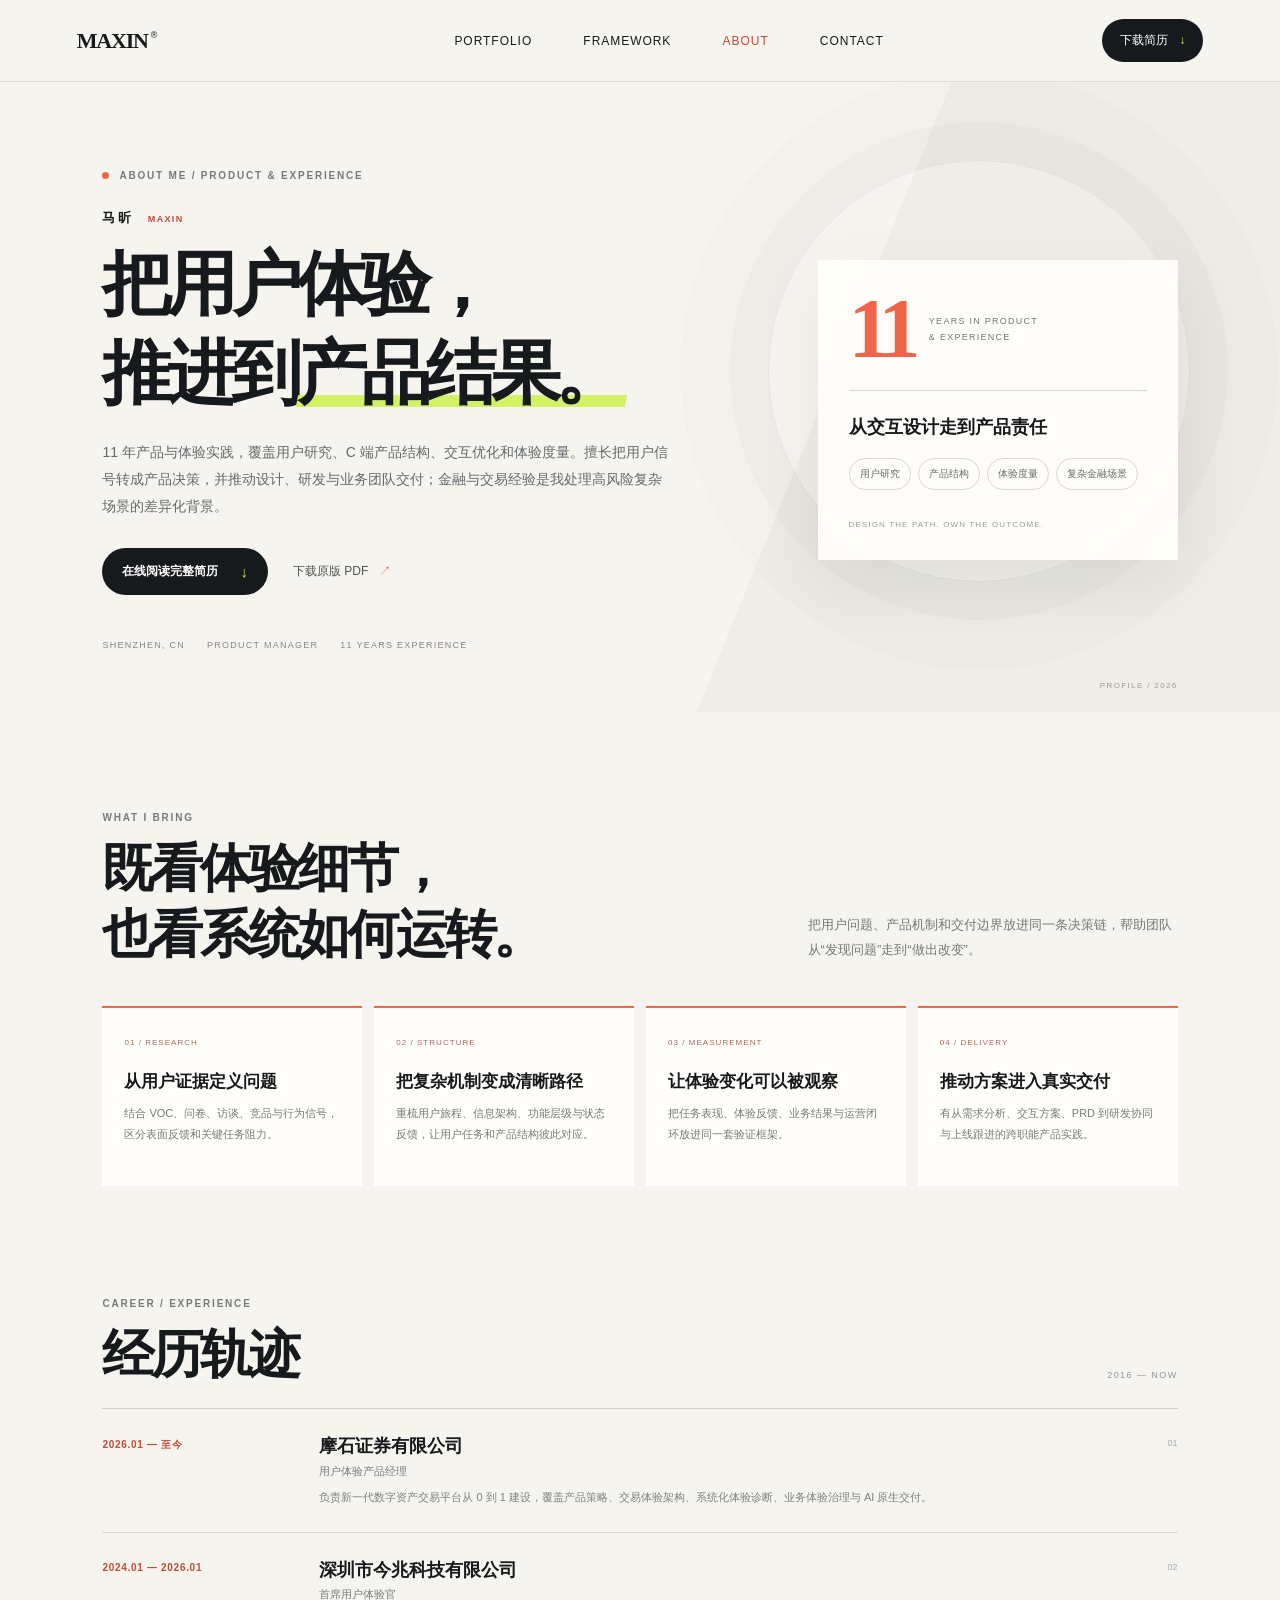
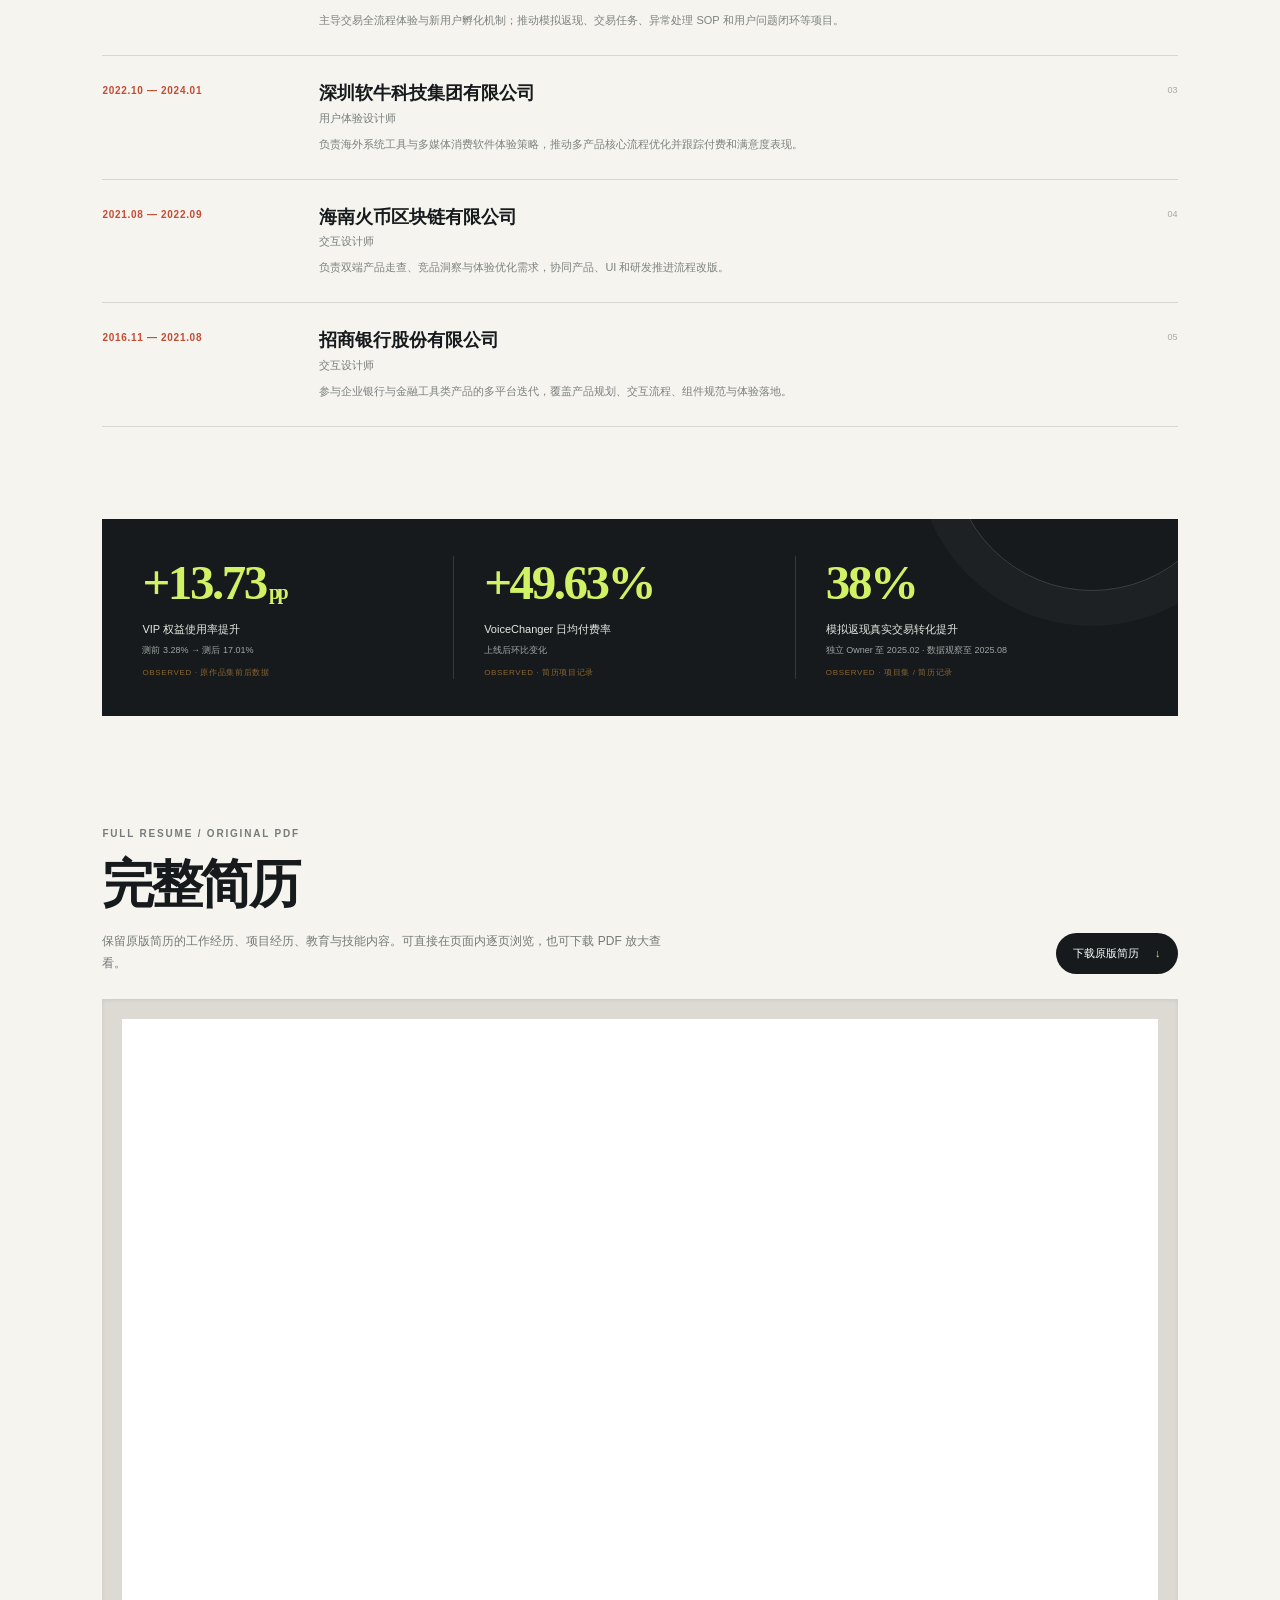
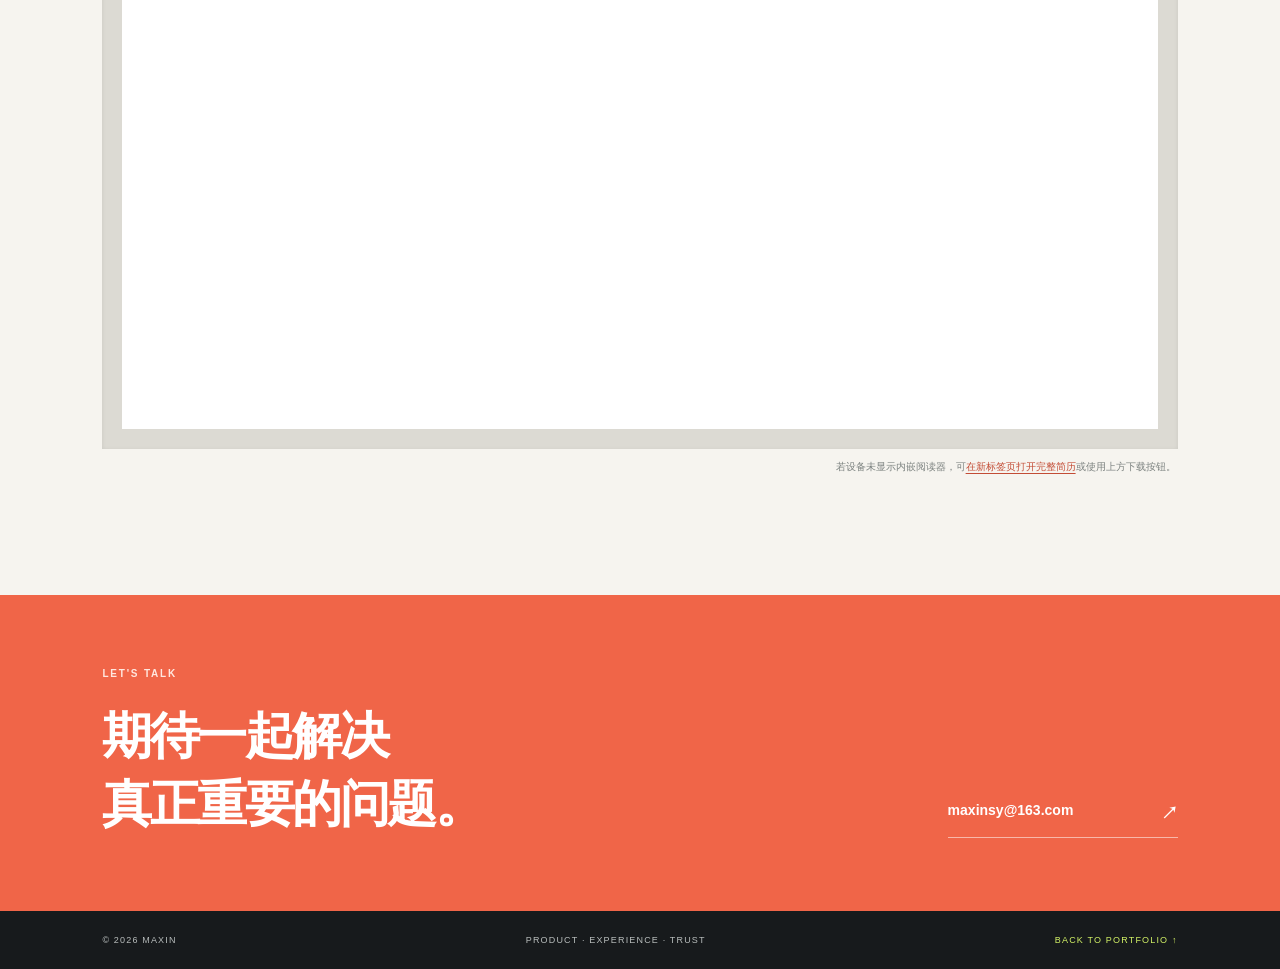
==== commit 01cc950a: "Polish portfolio framework and case evidence" ====
--- a/about.html
+++ b/about.html
@@ -1,82 +1,83 @@
-<!doctype html>
-<html lang="zh-CN">
-<head>
-  <meta charset="utf-8">
-  <meta name="viewport" content="width=device-width, initial-scale=1">
-  <meta name="theme-color" content="#f6f4ef">
-  <meta name="description" content="马昕的完整职业履历与产品经历。专注用户研究、产品结构、体验度量与复杂业务体验。">
-  <title>About Me / 马昕 — Product & Experience</title>
-  <link rel="stylesheet" href="styles.css?v=20261001-1">
-  <link rel="stylesheet" href="about.css">
-</head>
-<body class="about-page">
-  <header class="site-header about-header">
-    <a class="wordmark" href="index.html" aria-label="Maxin 首页">MAXIN<span>®</span></a>
-    <nav aria-label="主导航">
-      <a href="index.html#work">Portfolio</a><a href="framework.html">Framework</a><a href="about.html" aria-current="page">About</a><a href="index.html#contact">Contact</a>
-    </nav>
-    <a class="header-cta" href="assets/resume-original.pdf" download>下载简历 <span>↓</span></a>
-  </header>
-
-  <main>
-    <section class="about-hero">
-      <div class="about-hero-copy">
-        <p class="eyebrow"><i></i> ABOUT ME / PRODUCT & EXPERIENCE</p>
-        <p class="about-hero-kicker">马昕 <span>MAXIN</span></p>
-        <h1>把用户体验，<br>推进到<strong>产品结果。</strong></h1>
-        <p class="about-lede">11 年产品与体验实践，覆盖用户研究、C 端产品结构、交互优化和体验度量。擅长把用户信号转成产品决策，并推动设计、研发与业务团队交付；金融与交易经验是我处理高风险复杂场景的差异化背景。</p>
-        <div class="about-hero-actions"><a class="button button-dark" href="#resume">在线阅读完整简历 <b>↓</b></a><a class="text-link" href="assets/resume-original.pdf" download>下载原版 PDF <span>↗</span></a></div>
-        <div class="about-hero-meta"><span>SHENZHEN, CN</span><span>PRODUCT MANAGER</span><span>11 YEARS EXPERIENCE</span></div>
-      </div>
-      <aside class="about-hero-aside" aria-label="职业概览">
-        <div class="about-years"><strong>11</strong><span>YEARS IN PRODUCT<br>& EXPERIENCE</span></div>
-        <div class="about-aside-rule"></div>
-        <p>从交互设计走到产品责任</p>
-        <div class="about-tags"><span>用户研究</span><span>产品结构</span><span>体验度量</span><span>复杂金融场景</span></div>
-        <small>DESIGN THE PATH. OWN THE OUTCOME.</small>
-      </aside>
-      <span class="about-hero-index">PROFILE / 2026</span>
-    </section>
-
-    <section class="about-content">
-      <div class="about-section-heading">
-        <div><p class="eyebrow">WHAT I BRING</p><h2>既看体验细节，<br>也看系统如何运转。</h2></div>
-        <p>把用户问题、产品机制和交付边界放进同一条决策链，帮助团队从“发现问题”走到“做出改变”。</p>
-      </div>
-
-      <div class="about-strength-grid">
-        <article><span>01 / RESEARCH</span><h3>从用户证据定义问题</h3><p>结合 VOC、问卷、访谈、竞品与行为信号，区分表面反馈和关键任务阻力。</p></article>
-        <article><span>02 / STRUCTURE</span><h3>把复杂机制变成清晰路径</h3><p>重梳用户旅程、信息架构、功能层级与状态反馈，让用户任务和产品结构彼此对应。</p></article>
-        <article><span>03 / MEASUREMENT</span><h3>让体验变化可以被观察</h3><p>把任务表现、体验反馈、业务结果与运营闭环放进同一套验证框架。</p></article>
-        <article><span>04 / DELIVERY</span><h3>推动方案进入真实交付</h3><p>有从需求分析、交互方案、PRD 到研发协同与上线跟进的跨职能产品实践。</p></article>
-      </div>
-
-      <section class="career-section" aria-labelledby="career-title">
-        <div class="career-heading"><div><p class="eyebrow">CAREER / EXPERIENCE</p><h2 id="career-title">经历轨迹</h2></div><span>2016 — NOW</span></div>
-        <div class="career-timeline">
-          <article><time>2026.01 — 至今</time><div><h3>摩石证券有限公司</h3><p>用户体验产品经理</p><small>负责新一代数字资产交易平台从 0 到 1 建设，覆盖产品策略、交易体验架构、系统化体验诊断、业务体验治理与 AI 原生交付。</small></div><b>01</b></article>
-          <article><time>2024.01 — 2026.01</time><div><h3>深圳市今兆科技有限公司</h3><p>首席用户体验官</p><small>主导交易全流程体验与新用户孵化机制；推动模拟返现、交易任务、异常处理 SOP 和用户问题闭环等项目。</small></div><b>02</b></article>
-          <article><time>2022.10 — 2024.01</time><div><h3>深圳软牛科技集团有限公司</h3><p>用户体验设计师</p><small>负责海外系统工具与多媒体消费软件体验策略，推动多产品核心流程优化并跟踪付费和满意度表现。</small></div><b>03</b></article>
-          <article><time>2021.08 — 2022.09</time><div><h3>海南火币区块链有限公司</h3><p>交互设计师</p><small>负责双端产品走查、竞品洞察与体验优化需求，协同产品、UI 和研发推进流程改版。</small></div><b>04</b></article>
-          <article><time>2016.11 — 2021.08</time><div><h3>招商银行股份有限公司</h3><p>交互设计师</p><small>参与企业银行与金融工具类产品的多平台迭代，覆盖产品规划、交互流程、组件规范与体验落地。</small></div><b>05</b></article>
-        </div>
-      </section>
-
-      <section class="about-proof-section" aria-label="简历核心成果">
-        <div><span>+13.73<span class="unit">pp</span></span><p>VIP 权益使用率提升<br><small>测前 3.28% → 测后 17.01%</small><em class="evidence-inline">OBSERVED · 原作品集前后数据</em></p></div>
-        <div><span>+49.63%</span><p>VoiceChanger 日均付费率<br><small>上线后环比变化</small><em class="evidence-inline">OBSERVED · 简历记录，窗口未提供</em></p></div>
-        <div><span>38%</span><p>模拟返现真实交易转化提升<br><small>独立 Owner 至 2025.02 · 数据观察至 2025.08</small><em class="evidence-inline">OBSERVED · 项目集 / 简历记录</em></p></div>
-      </section>
-
-      <section class="resume-viewer-section" id="resume" aria-labelledby="resume-title">
-        <div class="resume-viewer-heading"><div><p class="eyebrow">FULL RESUME / ORIGINAL PDF</p><h2 id="resume-title">完整简历</h2><p>保留原版简历的工作经历、项目经历、教育与技能内容。可直接在页面内逐页浏览，也可下载 PDF 放大查看。</p></div><a class="resume-download" href="assets/resume-original.pdf" download>下载原版简历 <span>↓</span></a></div>
-        <div class="resume-frame-wrap"><iframe class="resume-frame" src="assets/resume-original.pdf#view=FitH" title="马昕完整原版简历 PDF" loading="lazy"></iframe></div>
-        <p class="resume-fallback">若设备未显示内嵌阅读器，可<a href="assets/resume-original.pdf" target="_blank" rel="noopener">在新标签页打开完整简历</a>或使用上方下载按钮。</p>
-      </section>
-    </section>
-
-    <section class="about-contact"><div><p class="eyebrow">LET'S TALK</p><h2>期待一起解决<br>真正重要的问题。</h2></div><a href="mailto:maxinsy@163.com">maxinsy@163.com <span>↗</span></a></section>
-  </main>
-  <footer class="site-footer"><span>© 2026 MAXIN</span><span>PRODUCT · EXPERIENCE · TRUST</span><a href="index.html#work">BACK TO PORTFOLIO ↑</a></footer>
-</body>
-</html>
+<!doctype html>
+<html lang="zh-CN">
+<head>
+  <meta charset="utf-8">
+  <meta name="viewport" content="width=device-width, initial-scale=1">
+  <meta name="theme-color" content="#f6f4ef">
+  <meta name="description" content="马昕的完整职业履历与产品经历。专注用户研究、产品结构、体验度量与复杂业务体验。">
+  <title>About Me / 马昕 — Product & Experience</title>
+  <link rel="stylesheet" href="styles.css?v=20261001-2">
+  <link rel="stylesheet" href="about.css">
+</head>
+<body class="about-page">
+  <header class="site-header about-header">
+    <a class="wordmark" href="index.html" aria-label="Maxin 首页">MAXIN<span>®</span></a>
+    <nav aria-label="主导航">
+      <a href="index.html#work">Portfolio</a><a href="framework.html">Framework</a><a href="about.html" aria-current="page">About</a><a href="index.html#contact">Contact</a>
+    </nav>
+    <a class="header-cta" href="assets/resume-original.pdf" download>下载简历 <span>↓</span></a>
+  </header>
+
+  <main>
+    <section class="about-hero">
+      <div class="about-hero-copy">
+        <p class="eyebrow"><i></i> ABOUT ME / PRODUCT & EXPERIENCE</p>
+        <p class="about-hero-kicker">马昕 <span>MAXIN</span></p>
+        <h1>把用户体验，<br>推进到<strong>产品结果。</strong></h1>
+        <p class="about-lede">11 年产品与体验实践，覆盖用户研究、C 端产品结构、交互优化和体验度量。擅长把用户信号转成产品决策，并推动设计、研发与业务团队交付；金融与交易经验是我处理高风险复杂场景的差异化背景。</p>
+        <div class="about-hero-actions"><a class="button button-dark" href="#resume">在线阅读完整简历 <b>↓</b></a><a class="text-link" href="assets/resume-original.pdf" download>下载原版 PDF <span>↗</span></a></div>
+        <div class="about-hero-meta"><span>SHENZHEN, CN</span><span>PRODUCT MANAGER</span><span>11 YEARS EXPERIENCE</span></div>
+      </div>
+      <aside class="about-hero-aside" aria-label="职业概览">
+        <div class="about-years"><strong>11</strong><span>YEARS IN PRODUCT<br>& EXPERIENCE</span></div>
+        <div class="about-aside-rule"></div>
+        <p>从交互设计走到产品责任</p>
+        <div class="about-tags"><span>用户研究</span><span>产品结构</span><span>体验度量</span><span>复杂金融场景</span></div>
+        <small>DESIGN THE PATH. OWN THE OUTCOME.</small>
+      </aside>
+      <span class="about-hero-index">PROFILE / 2026</span>
+    </section>
+
+    <section class="about-content">
+      <div class="about-section-heading">
+        <div><p class="eyebrow">WHAT I BRING</p><h2>既看体验细节，<br>也看系统如何运转。</h2></div>
+        <p>把用户问题、产品机制和交付边界放进同一条决策链，帮助团队从“发现问题”走到“做出改变”。</p>
+      </div>
+
+      <div class="about-strength-grid">
+        <article><span>01 / RESEARCH</span><h3>从用户证据定义问题</h3><p>结合 VOC、问卷、访谈、竞品与行为信号，区分表面反馈和关键任务阻力。</p></article>
+        <article><span>02 / STRUCTURE</span><h3>把复杂机制变成清晰路径</h3><p>重梳用户旅程、信息架构、功能层级与状态反馈，让用户任务和产品结构彼此对应。</p></article>
+        <article><span>03 / MEASUREMENT</span><h3>让体验变化可以被观察</h3><p>把任务表现、体验反馈、业务结果与运营闭环放进同一套验证框架。</p></article>
+        <article><span>04 / DELIVERY</span><h3>推动方案进入真实交付</h3><p>有从需求分析、交互方案、PRD 到研发协同与上线跟进的跨职能产品实践。</p></article>
+      </div>
+
+      <section class="career-section" aria-labelledby="career-title">
+        <div class="career-heading"><div><p class="eyebrow">CAREER / EXPERIENCE</p><h2 id="career-title">经历轨迹</h2></div><span>2016 — NOW</span></div>
+        <div class="career-timeline">
+          <article><time>2026.01 — 至今</time><div><h3>摩石证券有限公司</h3><p>用户体验产品经理</p><small>负责新一代数字资产交易平台从 0 到 1 建设，覆盖产品策略、交易体验架构、系统化体验诊断、业务体验治理与 AI 原生交付。</small></div><b>01</b></article>
+          <article><time>2024.01 — 2026.01</time><div><h3>深圳市今兆科技有限公司</h3><p>首席用户体验官</p><small>主导交易全流程体验与新用户孵化机制；推动模拟返现、交易任务、异常处理 SOP 和用户问题闭环等项目。</small></div><b>02</b></article>
+          <article><time>2022.10 — 2024.01</time><div><h3>深圳软牛科技集团有限公司</h3><p>用户体验设计师</p><small>负责海外系统工具与多媒体消费软件体验策略，推动多产品核心流程优化并跟踪付费和满意度表现。</small></div><b>03</b></article>
+          <article><time>2021.08 — 2022.09</time><div><h3>海南火币区块链有限公司</h3><p>交互设计师</p><small>负责双端产品走查、竞品洞察与体验优化需求，协同产品、UI 和研发推进流程改版。</small></div><b>04</b></article>
+          <article><time>2016.11 — 2021.08</time><div><h3>招商银行股份有限公司</h3><p>交互设计师</p><small>参与企业银行与金融工具类产品的多平台迭代，覆盖产品规划、交互流程、组件规范与体验落地。</small></div><b>05</b></article>
+        </div>
+      </section>
+
+      <section class="about-proof-section" aria-label="简历核心成果">
+        <div><span>+13.73<span class="unit">pp</span></span><p>VIP 权益使用率提升<br><small>测前 3.28% → 测后 17.01%</small><em class="evidence-inline">OBSERVED · 原作品集前后数据</em></p></div>
+        <div><span>+49.63%</span><p>VoiceChanger 日均付费率<br><small>上线后环比变化</small><em class="evidence-inline">OBSERVED · 简历项目记录</em></p></div>
+        <div><span>38%</span><p>模拟返现真实交易转化提升<br><small>独立 Owner 至 2025.02 · 数据观察至 2025.08</small><em class="evidence-inline">OBSERVED · 项目集 / 简历记录</em></p></div>
+      </section>
+
+      <section class="resume-viewer-section" id="resume" aria-labelledby="resume-title">
+        <div class="resume-viewer-heading"><div><p class="eyebrow">FULL RESUME / ORIGINAL PDF</p><h2 id="resume-title">完整简历</h2><p>保留原版简历的工作经历、项目经历、教育与技能内容。可直接在页面内逐页浏览，也可下载 PDF 放大查看。</p></div><a class="resume-download" href="assets/resume-original.pdf" download>下载原版简历 <span>↓</span></a></div>
+        <div class="resume-frame-wrap"><iframe class="resume-frame" src="assets/resume-original.pdf#view=FitH" title="马昕完整原版简历 PDF" loading="lazy"></iframe></div>
+        <p class="resume-fallback">若设备未显示内嵌阅读器，可<a href="assets/resume-original.pdf" target="_blank" rel="noopener">在新标签页打开完整简历</a>或使用上方下载按钮。</p>
+      </section>
+    </section>
+
+    <section class="about-contact"><div><p class="eyebrow">LET'S TALK</p><h2>期待一起解决<br>真正重要的问题。</h2></div><a href="mailto:maxinsy@163.com">maxinsy@163.com <span>↗</span></a></section>
+  </main>
+  <footer class="site-footer"><span>© 2026 MAXIN</span><span>PRODUCT · EXPERIENCE · TRUST</span><a href="index.html#work">BACK TO PORTFOLIO ↑</a></footer>
+</body>
+</html>
+
--- a/styles.css
+++ b/styles.css
@@ -7,7 +7,7 @@
 .section-wrap{padding-left:clamp(24px,8vw,124px);padding-right:clamp(24px,8vw,124px)}.work{padding-top:112px;padding-bottom:130px}.section-heading{display:flex;align-items:end;justify-content:space-between;margin-bottom:43px}.section-heading .eyebrow{margin-bottom:12px}.section-heading h2{font:700 clamp(36px,4vw,53px)/1.1 var(--serif);letter-spacing:-.05em;margin:0}.heading-dot{color:var(--orange)}.section-lede{font-size:13px;line-height:1.9;color:var(--muted);margin:0 2px 4px 30px}.filters{display:flex;gap:8px;padding-bottom:20px;border-bottom:1px solid var(--line);margin-bottom:30px}.filter{border:1px solid transparent;border-radius:99px;background:transparent;padding:10px 14px;font-size:11px;color:#747a7b;cursor:pointer;transition:.2s}.filter span{font-size:9px;margin-left:8px;color:#adb0ad}.filter:hover,.filter.active{color:var(--ink);border-color:var(--ink);background:var(--paper)}.filter.active span{color:var(--orange)}.project-grid{display:grid;grid-template-columns:1.14fr .86fr;column-gap:28px;row-gap:52px;align-items:start}.project-card{text-align:left;border:0;padding:0;background:transparent;cursor:pointer;min-width:0}.project-card:nth-child(2){margin-top:105px}.project-card:nth-child(3){margin-top:-68px}.project-card:nth-child(4){margin-top:35px}.project-card.card-wide{grid-column:1/-1;display:grid;grid-template-columns:1.08fr .92fr;align-items:center;gap:35px;margin-top:4px}.project-visual{height:370px;overflow:hidden;position:relative;transition:transform .35s cubic-bezier(.2,.7,.2,1),box-shadow .35s}.project-card:hover .project-visual{transform:translateY(-7px);box-shadow:0 18px 38px rgba(25,30,31,.12)}.project-info{display:flex;align-items:center;justify-content:space-between;padding-top:18px;gap:18px}.project-type{font-size:9px;letter-spacing:.15em;color:#8b8e8c;font-weight:700;margin:0 0 11px}.project-info h3{font:650 clamp(21px,2.25vw,30px)/1.4 var(--serif);letter-spacing:-.035em;margin:0}.project-desc{color:var(--muted);font-size:11px;line-height:1.7;margin:8px 0 0}.circle-arrow{width:40px;height:40px;border:1px solid #cac9c1;border-radius:50%;display:grid;place-items:center;font-size:16px;flex:none;transition:.25s}.project-card:hover .circle-arrow{background:var(--orange);border-color:var(--orange);color:white;transform:rotate(45deg)}.visual-cashback{background:#101723;display:grid;place-items:center}.mini-window{width:71%;height:76%;background:#101d2b;border:1px solid #314455;position:relative;box-shadow:0 22px 40px #03070a77}.window-top{height:31px;border-bottom:1px solid #2e4051;display:flex;gap:5px;align-items:center;padding:0 12px;color:#93a7b8}.window-top i{display:block;width:6px;height:6px;border-radius:50%;background:#ed7057}.window-top i:nth-child(2){background:#e2be62}.window-top i:nth-child(3){background:#62d2c5}.window-top span{font:8px var(--sans);letter-spacing:.12em;margin-left:10px}.window-content{padding:28px 28px;color:#edf2f2;display:flex;flex-direction:column}.window-content b{font:700 31px var(--serif)}.window-content>span{font:10px var(--sans);letter-spacing:.22em;color:#65ded7;margin-top:6px}.window-path{display:flex;gap:9px;align-items:center;margin-top:34px;color:#c9f45a}.window-path i{font-style:normal;border:1px solid #304453;border-radius:3px;padding:10px 13px;font-size:10px}.window-path b{font:14px var(--sans);color:#65ded7}.window-content small{font:8px var(--sans);letter-spacing:.15em;color:#8da0ad;margin-top:30px}.visual-cashback .visual-index,.visual-service .visual-index,.visual-interface .visual-index,.visual-growth .visual-index,.visual-legacy .visual-index{position:absolute;bottom:17px;left:19px;color:#9eabb3}.visual-service{background:var(--orange);padding:39px 38px;color:#fff}.service-quote{font:700 31px/1.5 var(--serif);letter-spacing:-.03em}.service-quote em{font-style:normal;color:#202427}.service-lines{display:flex;align-items:center;gap:10px;position:absolute;left:39px;right:39px;bottom:77px;font-size:10px;letter-spacing:.05em}.service-lines i{height:1px;flex:1;background:#ffffff77}.visual-interface{background:#e7e6df;display:grid;place-items:center}.interface-stack{display:flex;gap:13px;align-items:center;justify-content:center;height:82%;width:90%}.interface-stack img{height:100%;max-width:31%;object-fit:cover;object-position:top;border:5px solid #171b1e;border-radius:13px;box-shadow:0 14px 20px #1b202322;transition:transform .25s}.project-card:hover .interface-stack img:nth-child(1){transform:translateY(7px) rotate(-3deg)}.project-card:hover .interface-stack img:nth-child(2){transform:translateY(-5px)}.project-card:hover .interface-stack img:nth-child(3){transform:translateY(7px) rotate(3deg)}.visual-interface .visual-index{color:#687178}.visual-growth{background:#e7e7e0;padding:42px 40px}.growth-kicker{font-size:9px;color:#717877;letter-spacing:.16em}.growth-numbers{display:flex;align-items:center;gap:18px;margin-top:46px}.growth-numbers b{font:700 clamp(34px,5vw,63px)/1 var(--serif);letter-spacing:-.06em}.growth-numbers b:last-child{color:var(--blue)}.growth-numbers b span{font-size:.48em}.growth-numbers>i{font-style:normal;color:var(--orange);font-size:25px}.growth-baseline{height:55px;display:flex;align-items:end;gap:7px;margin-top:18px}.growth-baseline i{display:block;width:8%;background:#bcc4be;height:22%;border-radius:2px 2px 0 0}.growth-baseline i:nth-child(2){height:39%}.growth-baseline i:nth-child(3){height:31%}.growth-baseline i:nth-child(4){height:63%;background:#8bb5eb}.growth-baseline i:nth-child(5){height:86%;background:var(--blue)}.visual-legacy{display:flex;align-items:center;justify-content:center;gap:4vw;background:#121b21;color:#f4f4ef}.legacy-stat{display:flex;flex-direction:column;gap:10px}.legacy-stat b{font:700 clamp(30px,4vw,52px)/1 var(--serif);color:var(--lime);letter-spacing:-.06em}.legacy-stat:nth-of-type(2) b{color:#61d8dc}.legacy-stat span{font-size:9px;color:#a9b4b4;letter-spacing:.12em}.legacy-divider{width:1px;height:94px;background:#48545a}.visual-legacy .visual-index{left:20px}
 .about{display:grid;grid-template-columns:.96fr 1.04fr;gap:10%;background:#e8e6de;padding-top:107px;padding-bottom:120px}.about-head .eyebrow{color:#777e7b}.about-head h2{font:700 clamp(39px,4.5vw,61px)/1.31 var(--serif);letter-spacing:-.06em;margin:0 0 26px}.about-head>p:last-child{color:#687071;font-size:14px;line-height:1.9}.about-side{padding-top:9px}.years{display:flex;align-items:center;gap:17px}.years strong{font:700 87px/.9 var(--serif);letter-spacing:-.09em;color:var(--orange)}.years span{font-size:9px;line-height:1.7;letter-spacing:.15em;color:#737979}.about-rule{height:1px;background:#c9c9c1;margin:26px 0 25px}.timeline{display:grid;grid-template-columns:1fr 1fr;gap:26px 25px}.timeline div{display:flex;flex-direction:column;gap:6px}.timeline span{font-size:9px;letter-spacing:.1em;color:var(--orange-dark);font-weight:700}.timeline b{font-size:13px}.timeline small{color:#828684;font-size:10px}
 .contact{background:var(--orange);color:#fff;padding:83px clamp(24px,8vw,124px);display:flex;align-items:end;justify-content:space-between;gap:32px}.contact .eyebrow{color:#ffe7df}.contact .eyebrow i{background:#fff}.contact h2{font:700 clamp(33px,4vw,50px)/1.36 var(--serif);letter-spacing:-.05em;margin:0}.contact-links{min-width:230px}.contact-links a{font-size:15px;font-weight:650;border-bottom:1px solid #ffffff88;padding-bottom:14px;display:flex;justify-content:space-between}.contact-links a span{font-size:18px}.contact-links p{font-size:12px;margin:18px 0 36px;color:#ffe8e0}.contact-links small{font-size:9px;letter-spacing:.15em;color:#ffe8e0}.site-footer{display:flex;align-items:center;justify-content:space-between;background:var(--ink);color:#b8bdbc;padding:24px clamp(24px,8vw,124px);font-size:9px;letter-spacing:.13em}.site-footer a{color:var(--lime)}
-.case-dialog{padding:0;border:0;border-radius:0;width:min(100%,1080px);max-width:none;height:min(94vh,980px);max-height:94vh;background:var(--paper);color:var(--ink);box-shadow:0 25px 100px #0b141c55;overflow:hidden}.case-dialog::backdrop{background:rgba(6,12,17,.76);backdrop-filter:blur(7px)}.dialog-close,.lightbox-close{position:sticky;z-index:20;top:16px;float:right;margin:15px 18px -52px 0;border:0;width:38px;height:38px;border-radius:50%;background:var(--ink);color:white;font-size:25px;cursor:pointer}.case-content{height:100%;overflow:auto;scroll-behavior:smooth}.case-hero{min-height:380px;padding:68px 8% 52px;background:var(--ink);color:white;position:relative;overflow:hidden}.case-hero:after{content:"";position:absolute;width:440px;height:440px;border:1px solid #ffffff22;border-radius:50%;right:-80px;top:-170px;box-shadow:0 0 0 42px #ffffff08,0 0 0 100px #ffffff05}.case-hero .eyebrow{color:var(--cyan);position:relative;z-index:1}.case-hero h2{font:700 clamp(34px,5vw,58px)/1.3 var(--serif);letter-spacing:-.05em;max-width:780px;margin:16px 0 15px;position:relative;z-index:1}.case-hero p{font-size:14px;color:#b9c1c5;line-height:1.9;max-width:660px;position:relative;z-index:1}.case-meta{display:flex;gap:34px;margin-top:32px;position:relative;z-index:1}.case-meta div{display:flex;flex-direction:column;gap:6px}.case-meta span{font-size:9px;letter-spacing:.14em;color:#87a0aa}.case-meta b{font-size:12px;font-weight:600}.case-body{padding:55px 8% 84px}.case-section{margin:0 0 58px}.case-section .eyebrow{color:var(--orange-dark);margin-bottom:13px}.case-section h3{font:650 26px/1.45 var(--serif);letter-spacing:-.03em;margin:0 0 17px}.case-section p,.case-section li{font-size:14px;line-height:1.95;color:#5f6668}.case-section ul{padding-left:20px}.case-two-col{display:grid;grid-template-columns:1fr 1fr;gap:35px}.case-stat-row{display:grid;grid-template-columns:repeat(3,1fr);gap:12px;margin:30px 0 15px}.case-stat{background:#e9e7de;padding:21px 20px;min-height:115px}.case-stat b{display:block;font:700 32px var(--serif);letter-spacing:-.06em;color:var(--orange-dark)}.case-stat span{display:block;margin-top:9px;font-size:10px;color:#636a6c}.case-funnel{display:grid;grid-template-columns:repeat(6,1fr);gap:5px;margin:25px 0}.case-funnel div{background:#e6e9e5;padding:15px 10px;position:relative}.case-funnel div:nth-child(2){background:#d6e4e0}.case-funnel div:nth-child(3){background:#bed7d3}.case-funnel div:nth-child(4){background:#a8ceca}.case-funnel div:nth-child(5){background:#8dc1bc}.case-funnel div:nth-child(6){background:#65aaa6;color:white}.case-funnel b{display:block;font:700 21px var(--serif)}.case-funnel span{display:block;font-size:9px;margin-top:5px;line-height:1.5}.evidence-grid{display:grid;grid-template-columns:repeat(2,minmax(0,1fr));gap:14px;margin-top:23px}.evidence{min-width:0;background:#11181d;min-height:250px;padding:16px;border:0;cursor:zoom-in;display:grid;place-items:center}.evidence img{display:block;max-width:100%;max-height:470px;object-fit:contain;transition:transform .25s}.evidence:hover img{transform:scale(1.025)}.evidence figcaption{font-size:9px;letter-spacing:.09em;color:#a5b0b0;grid-column:1/-1;margin-top:8px}.case-note{padding:15px 18px;border-left:3px solid var(--orange);background:#eeece5;color:#707676;font-size:11px;line-height:1.8}.case-end{border-top:1px solid #d3d0c8;padding-top:22px;display:flex;justify-content:space-between;color:#929692;font-size:10px;letter-spacing:.09em}
+.case-dialog{padding:0;border:0;border-radius:0;width:min(100%,1080px);max-width:none;height:min(94vh,980px);max-height:94vh;background:var(--paper);color:var(--ink);box-shadow:0 25px 100px #0b141c55;overflow:hidden}.case-dialog::backdrop{background:rgba(6,12,17,.76);backdrop-filter:blur(7px)}.dialog-close,.lightbox-close{position:sticky;z-index:20;top:16px;float:right;margin:15px 18px -52px 0;border:0;width:38px;height:38px;border-radius:50%;background:var(--ink);color:white;font-size:25px;cursor:pointer}.case-content{height:100%;overflow:auto;scroll-behavior:smooth}.case-hero{min-height:380px;padding:68px 8% 52px;background:var(--ink);color:white;position:relative;overflow:hidden}.case-hero:after{content:"";position:absolute;width:440px;height:440px;border:1px solid #ffffff22;border-radius:50%;right:-80px;top:-170px;box-shadow:0 0 0 42px #ffffff08,0 0 0 100px #ffffff05}.case-hero .eyebrow{color:var(--cyan);position:relative;z-index:1}.case-hero h2{font:700 clamp(34px,4.2vw,50px)/1.3 var(--serif);letter-spacing:-.05em;max-width:900px;text-wrap:balance;margin:16px 0 15px;position:relative;z-index:1}.case-hero p{font-size:14px;color:#b9c1c5;line-height:1.9;max-width:660px;position:relative;z-index:1}.case-meta{display:flex;gap:34px;margin-top:32px;position:relative;z-index:1}.case-meta div{display:flex;flex-direction:column;gap:6px}.case-meta span{font-size:9px;letter-spacing:.14em;color:#87a0aa}.case-meta b{font-size:12px;font-weight:600}.case-body{padding:55px 8% 84px}.case-section{margin:0 0 58px}.case-section .eyebrow{color:var(--orange-dark);margin-bottom:13px}.case-section h3{font:650 26px/1.45 var(--serif);letter-spacing:-.03em;margin:0 0 17px}.case-section p,.case-section li{font-size:14px;line-height:1.95;color:#5f6668}.case-section ul{padding-left:20px}.case-two-col{display:grid;grid-template-columns:1fr 1fr;gap:35px}.case-stat-row{display:grid;grid-template-columns:repeat(3,1fr);gap:12px;margin:30px 0 15px}.case-stat{background:#e9e7de;padding:21px 20px;min-height:115px}.case-stat b{display:block;font:700 32px var(--serif);letter-spacing:-.06em;color:var(--orange-dark)}.case-stat span{display:block;margin-top:9px;font-size:10px;color:#636a6c}.case-funnel{display:grid;grid-template-columns:repeat(6,1fr);gap:5px;margin:25px 0}.case-funnel div{background:#e6e9e5;padding:15px 10px;position:relative}.case-funnel div:nth-child(2){background:#d6e4e0}.case-funnel div:nth-child(3){background:#bed7d3}.case-funnel div:nth-child(4){background:#a8ceca}.case-funnel div:nth-child(5){background:#8dc1bc}.case-funnel div:nth-child(6){background:#65aaa6;color:white}.case-funnel b{display:block;font:700 21px var(--serif)}.case-funnel span{display:block;font-size:9px;margin-top:5px;line-height:1.5}.evidence-grid{display:grid;grid-template-columns:repeat(2,minmax(0,1fr));gap:14px;margin-top:23px}.evidence{min-width:0;background:#11181d;min-height:250px;padding:16px;border:0;cursor:zoom-in;display:grid;place-items:center}.evidence img{display:block;max-width:100%;max-height:470px;object-fit:contain;transition:transform .25s}.evidence:hover img{transform:scale(1.025)}.evidence figcaption{font-size:9px;letter-spacing:.09em;color:#a5b0b0;grid-column:1/-1;margin-top:8px}.case-note{padding:15px 18px;border-left:3px solid var(--orange);background:#eeece5;color:#707676;font-size:11px;line-height:1.8}.case-end{border-top:1px solid #d3d0c8;padding-top:22px;display:flex;justify-content:space-between;color:#929692;font-size:10px;letter-spacing:.09em}
 .lightbox{border:0;padding:0;background:rgba(5,10,14,.96);max-width:96vw;max-height:96vh;width:96vw;height:96vh;overflow:hidden}.lightbox::backdrop{background:rgba(0,0,0,.85)}.lightbox img{width:100%;height:100%;object-fit:contain;padding:30px 25px 55px}.lightbox p{position:absolute;bottom:13px;left:0;right:0;text-align:center;color:#a6b2b5;font-size:10px;letter-spacing:.06em}.lightbox-close{position:absolute;right:3px;top:3px;float:none;margin:0;background:#f0ede5;color:#131b20}.reveal{opacity:0;transform:translateY(20px);transition:opacity .65s,transform .65s}.reveal.visible{opacity:1;transform:translateY(0)}.project-card[hidden]{display:none}
 @media(max-width:900px){.hero{grid-template-columns:1fr 1fr;padding-left:6vw;padding-right:6vw;min-height:680px}.hero h1{font-size:clamp(41px,6.5vw,60px)}.hero-art{height:460px;transform:scale(.86);transform-origin:center right}.screen-market{left:38px}.screen-asset{right:0}.project-grid{grid-template-columns:1fr 1fr;column-gap:20px}.project-visual{height:310px}.project-card:nth-child(2){margin-top:70px}.project-card:nth-child(3){margin-top:-35px}.case-dialog{width:100vw;height:100vh;max-height:100vh}.about{gap:5%}}
 @media(max-width:640px){html{scroll-padding-top:70px}.site-header{height:68px;padding:0 20px}.site-header nav{gap:19px;margin-left:auto;margin-right:16px}.site-header nav a{font-size:10px}.header-cta{display:none}.hero{height:auto;min-height:0;padding:118px 23px 54px;display:flex;flex-direction:column;align-items:stretch;background:linear-gradient(160deg,#f6f4ef 0 58%,#efede6 58%)}.hero h1{font-size:42px}.hero-summary{font-size:13px;max-width:370px}.hero-actions{gap:16px}.text-link{font-size:10px}.hero-meta{margin-top:34px;gap:14px;font-size:8px}.hero-art{height:430px;transform:none;width:100%;margin-top:18px}.orbit-one{width:100%;left:0;height:250px;top:80px}.orbit-two{width:92%;left:4%;height:225px;top:96px}.screen-market{width:194px;height:335px;left:8%;top:30px;border-width:5px}.screen-asset{width:179px;height:298px;right:5%;top:92px;border-width:5px}.label-top{right:1%;top:6px}.art-caption{left:12px;bottom:4px;font-size:7px}.hero-bottom-note{display:none}.intro-band{padding:20px 23px;display:block}.intro-band p:first-child{font-size:14px;margin:0 0 8px}.intro-band p:last-child{font-size:10px;margin:0}.work{padding-top:72px;padding-bottom:80px}.section-heading{display:block;margin-bottom:29px}.section-heading h2{font-size:39px}.section-lede{margin:16px 0 0;font-size:11px}.filters{gap:2px;overflow:auto;white-space:nowrap}.filter{padding:9px 10px;font-size:10px}.filter span{margin-left:3px}.project-grid{grid-template-columns:1fr;row-gap:36px}.project-card:nth-child(2),.project-card:nth-child(3),.project-card:nth-child(4){margin-top:0}.project-card.card-wide{grid-column:auto;display:block;margin-top:0}.project-visual{height:300px}.card-wide .project-visual{height:250px}.project-info h3{font-size:23px}.project-desc{font-size:10px}.circle-arrow{width:35px;height:35px}.visual-service{padding:30px}.service-quote{font-size:27px}.growth-numbers{gap:12px;margin-top:42px}.growth-numbers b{font-size:49px}.about{display:block;padding-top:72px;padding-bottom:78px}.about-head h2{font-size:43px}.about-head>p:last-child{font-size:12px}.about-side{margin-top:45px}.timeline{gap:23px 16px}.years strong{font-size:74px}.contact{display:block;padding-top:64px;padding-bottom:58px}.contact h2{font-size:35px}.contact-links{margin-top:37px}.contact-links p{margin-bottom:22px}.site-footer{padding:22px;font-size:8px}.site-footer span:nth-child(2){display:none}.case-hero{padding:72px 25px 38px;min-height:350px}.case-hero h2{font-size:36px}.case-hero p{font-size:12px}.case-meta{gap:17px;flex-wrap:wrap}.case-meta b{font-size:10px}.case-body{padding:38px 24px 60px}.case-section h3{font-size:22px}.case-section p,.case-section li{font-size:12px}.case-two-col{grid-template-columns:1fr;gap:18px}.case-stat-row{gap:6px}.case-stat{padding:14px 11px;min-height:96px}.case-stat b{font-size:25px}.case-stat span{font-size:9px}.case-funnel{grid-template-columns:repeat(2,1fr)}.case-funnel div:last-child{grid-column:1/-1}.evidence-grid{grid-template-columns:1fr}.evidence{min-height:180px}.evidence img{max-height:380px}.dialog-close{position:fixed;top:9px;right:9px;margin:0}.lightbox{width:100vw;height:100vh;max-width:100vw;max-height:100vh}}
@@ -102,3 +102,5 @@
 
 /* Evidence labeling and case-detail structure */
 .role-grid{display:grid;grid-template-columns:repeat(3,minmax(0,1fr));gap:10px;margin:18px 0}.role-grid article{padding:18px;background:#111a20;color:#f4f3ed;min-height:165px}.role-grid article>span{font-size:8px;letter-spacing:.13em;color:#9dbeb0}.role-grid h4{font:600 15px/1.5 var(--serif);margin:13px 0 7px}.role-grid p{font-size:10px;line-height:1.8;color:#c0c9c6;margin:0}.case-credits{padding:25px;background:#e4e5de;margin-bottom:35px}.case-credits>.eyebrow{color:#628270}.case-credits .evidence-line{display:flex;align-items:flex-start;gap:12px;margin-top:13px;padding-top:13px;border-top:1px solid #c9ccc4}.case-credits .evidence-line p{font-size:10px;line-height:1.7;margin:0;color:#56605e}.case-evidence-stamp{display:block;width:max-content;margin:10px 0 8px!important}.evidence-inline{display:block;margin-top:8px;font-style:normal;font-size:8px;line-height:1.5;letter-spacing:.08em;color:#8a6530}.about-proof-section .evidence-inline{font-size:8px}.motivation-bars{margin:22px 0}.motivation-bars>div{display:grid;grid-template-columns:145px 1fr 42px;align-items:center;gap:12px;margin:15px 0}.motivation-bars>div>span{font-size:10px}.motivation-bars i{height:7px;background:#e7e5dd}.motivation-bars i b{display:block;height:100%;background:linear-gradient(90deg,#617f70,#a1c8ae)}.motivation-bars strong{font-size:11px;text-align:right}@media(max-width:760px){.role-grid{grid-template-columns:1fr}.role-grid article{min-height:0}.case-credits{padding:18px}.case-credits .evidence-line{flex-direction:column}.motivation-bars>div{grid-template-columns:100px 1fr 35px;gap:8px}}
+.case-stat-row.cashback-outcomes{grid-template-columns:repeat(4,minmax(0,1fr))}.cashback-outcomes .case-stat{min-width:0}.cashback-outcomes .case-stat span{line-height:1.7}.cashback-outcomes .case-stat span br{display:block}@media(max-width:760px){.case-stat-row.cashback-outcomes{grid-template-columns:1fr 1fr}}
+
